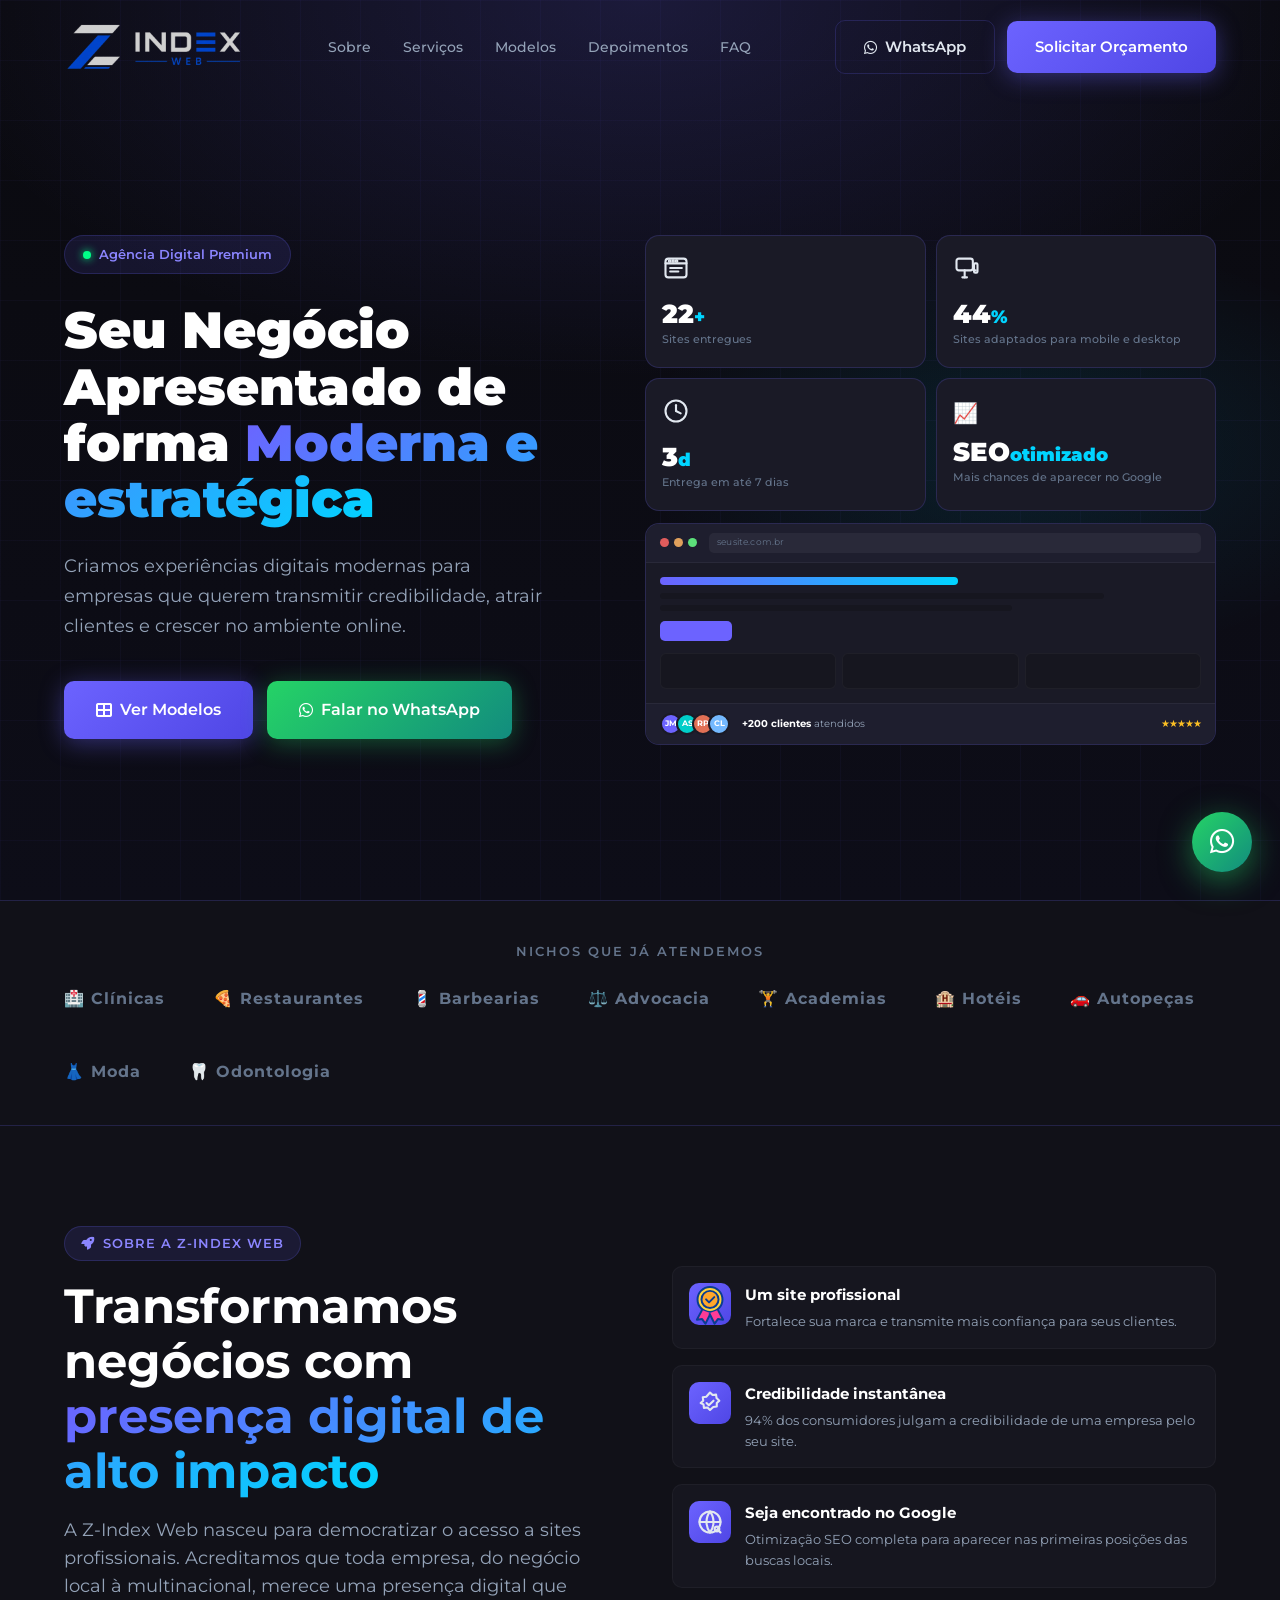
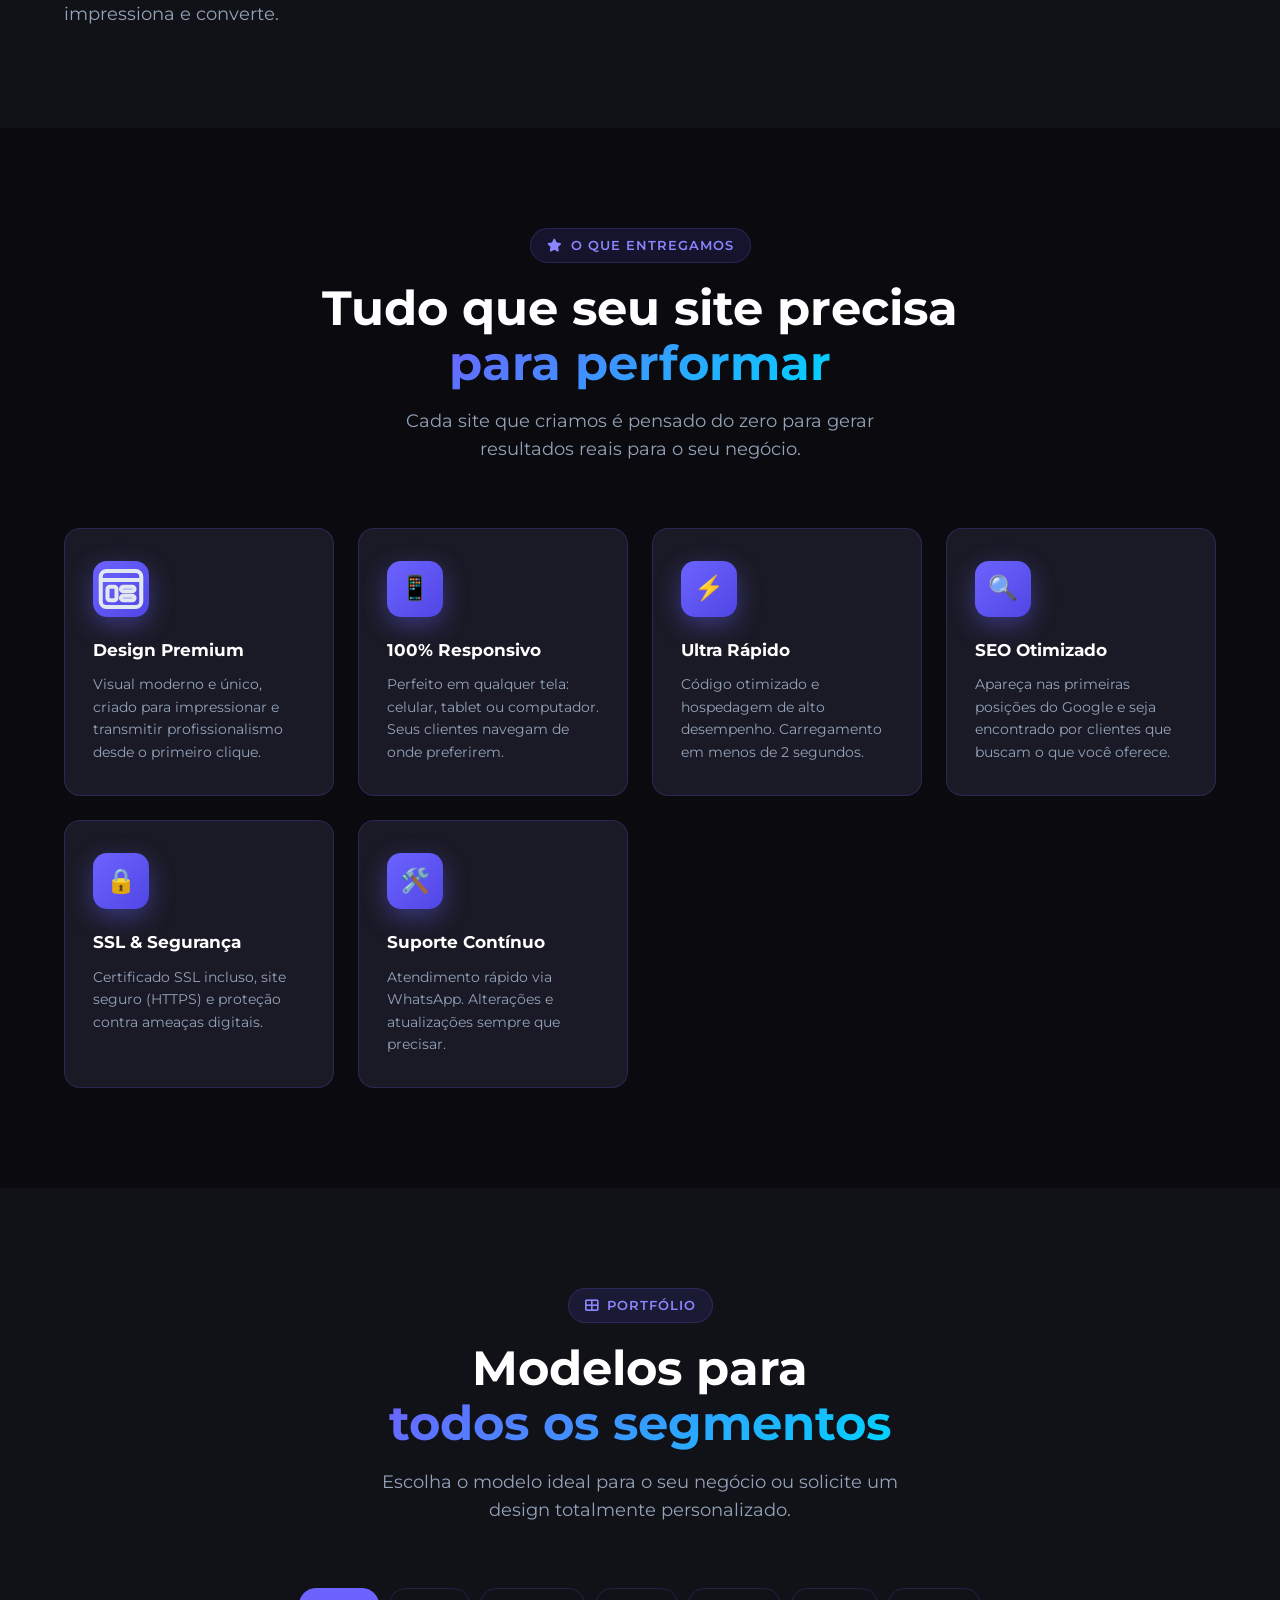
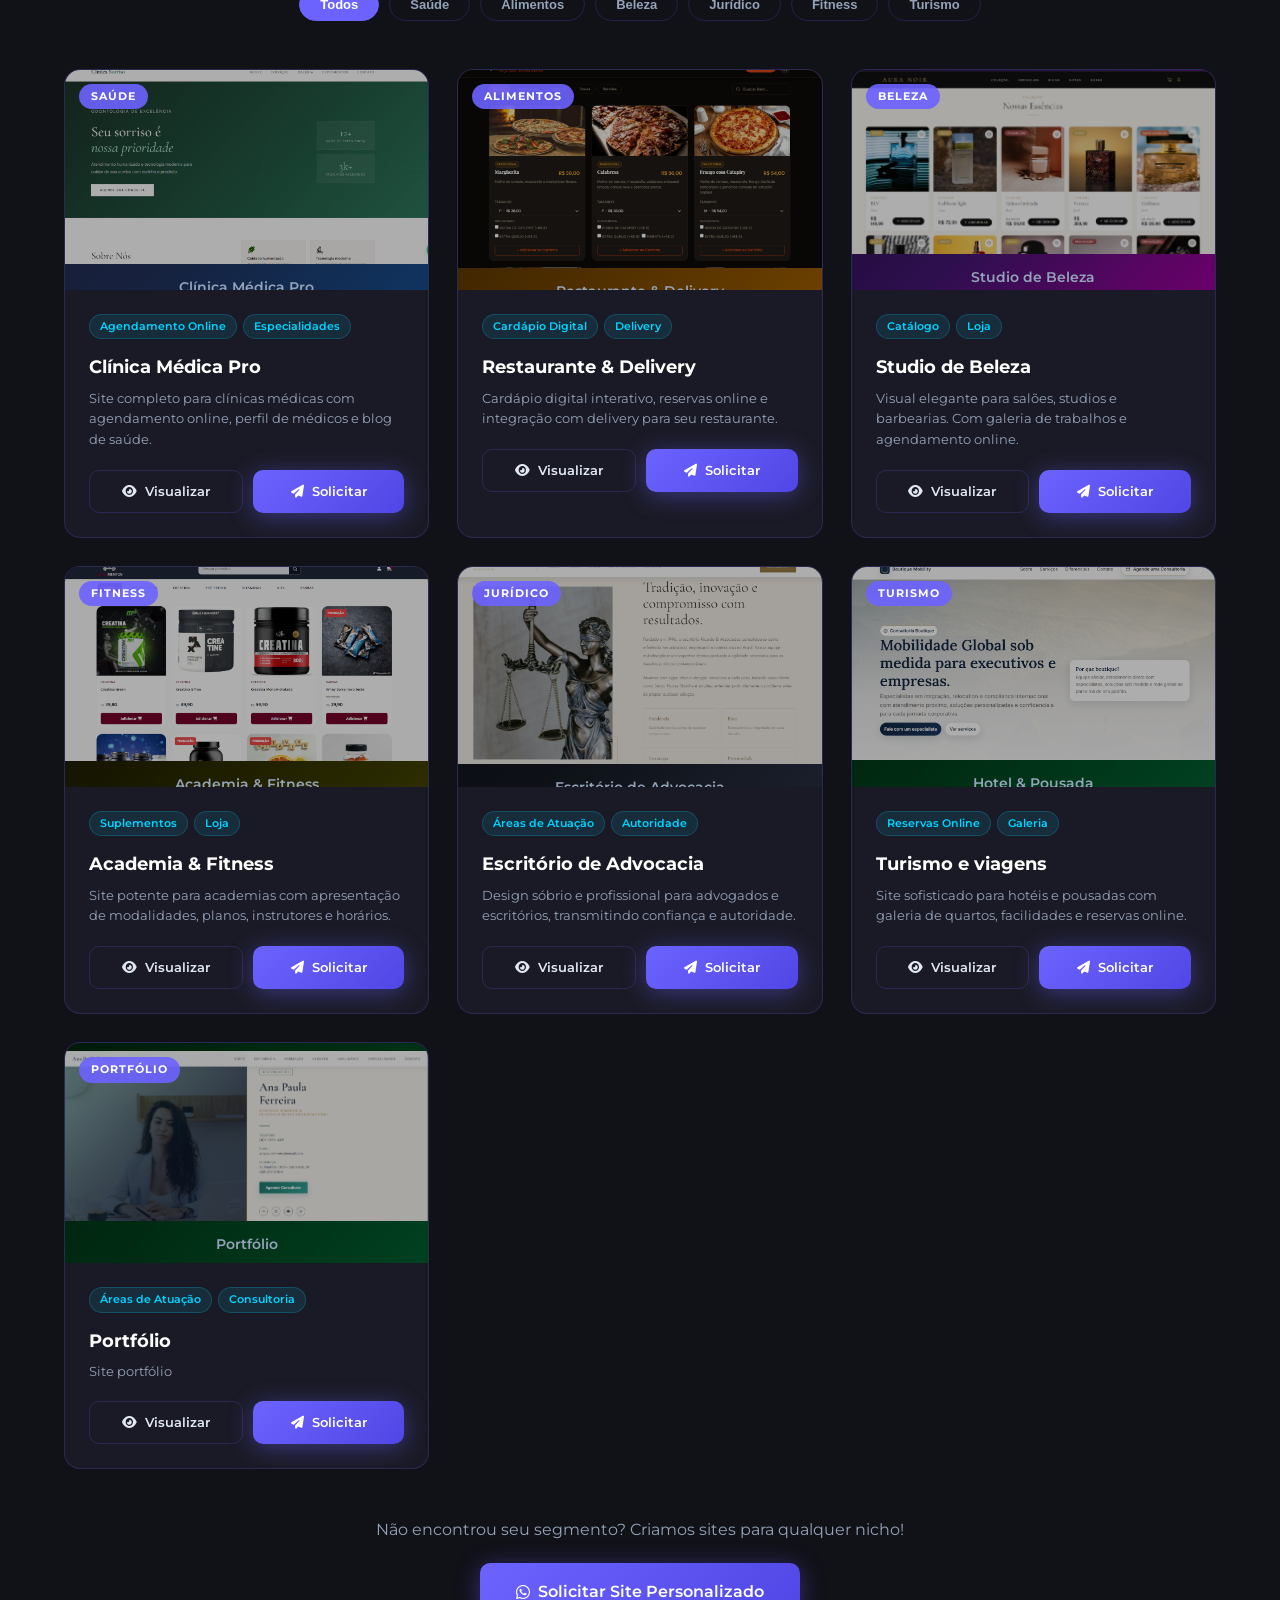
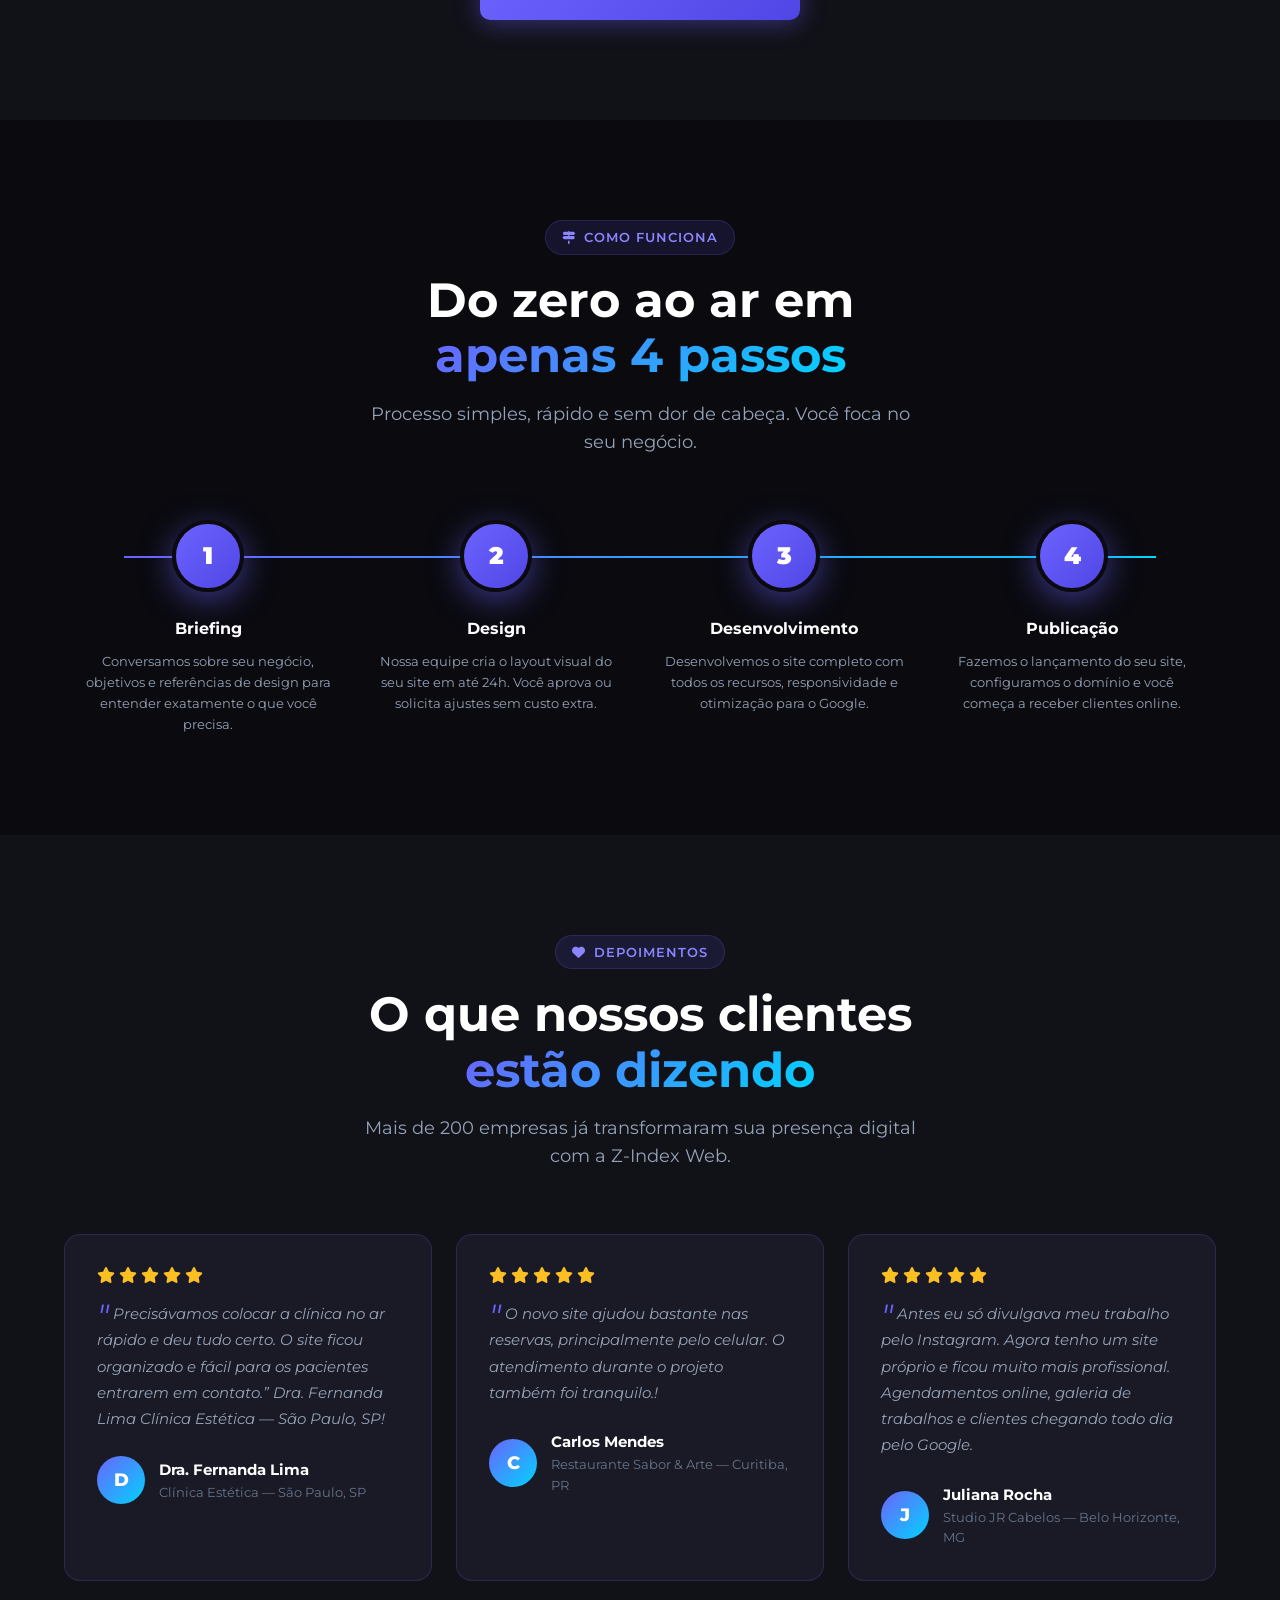
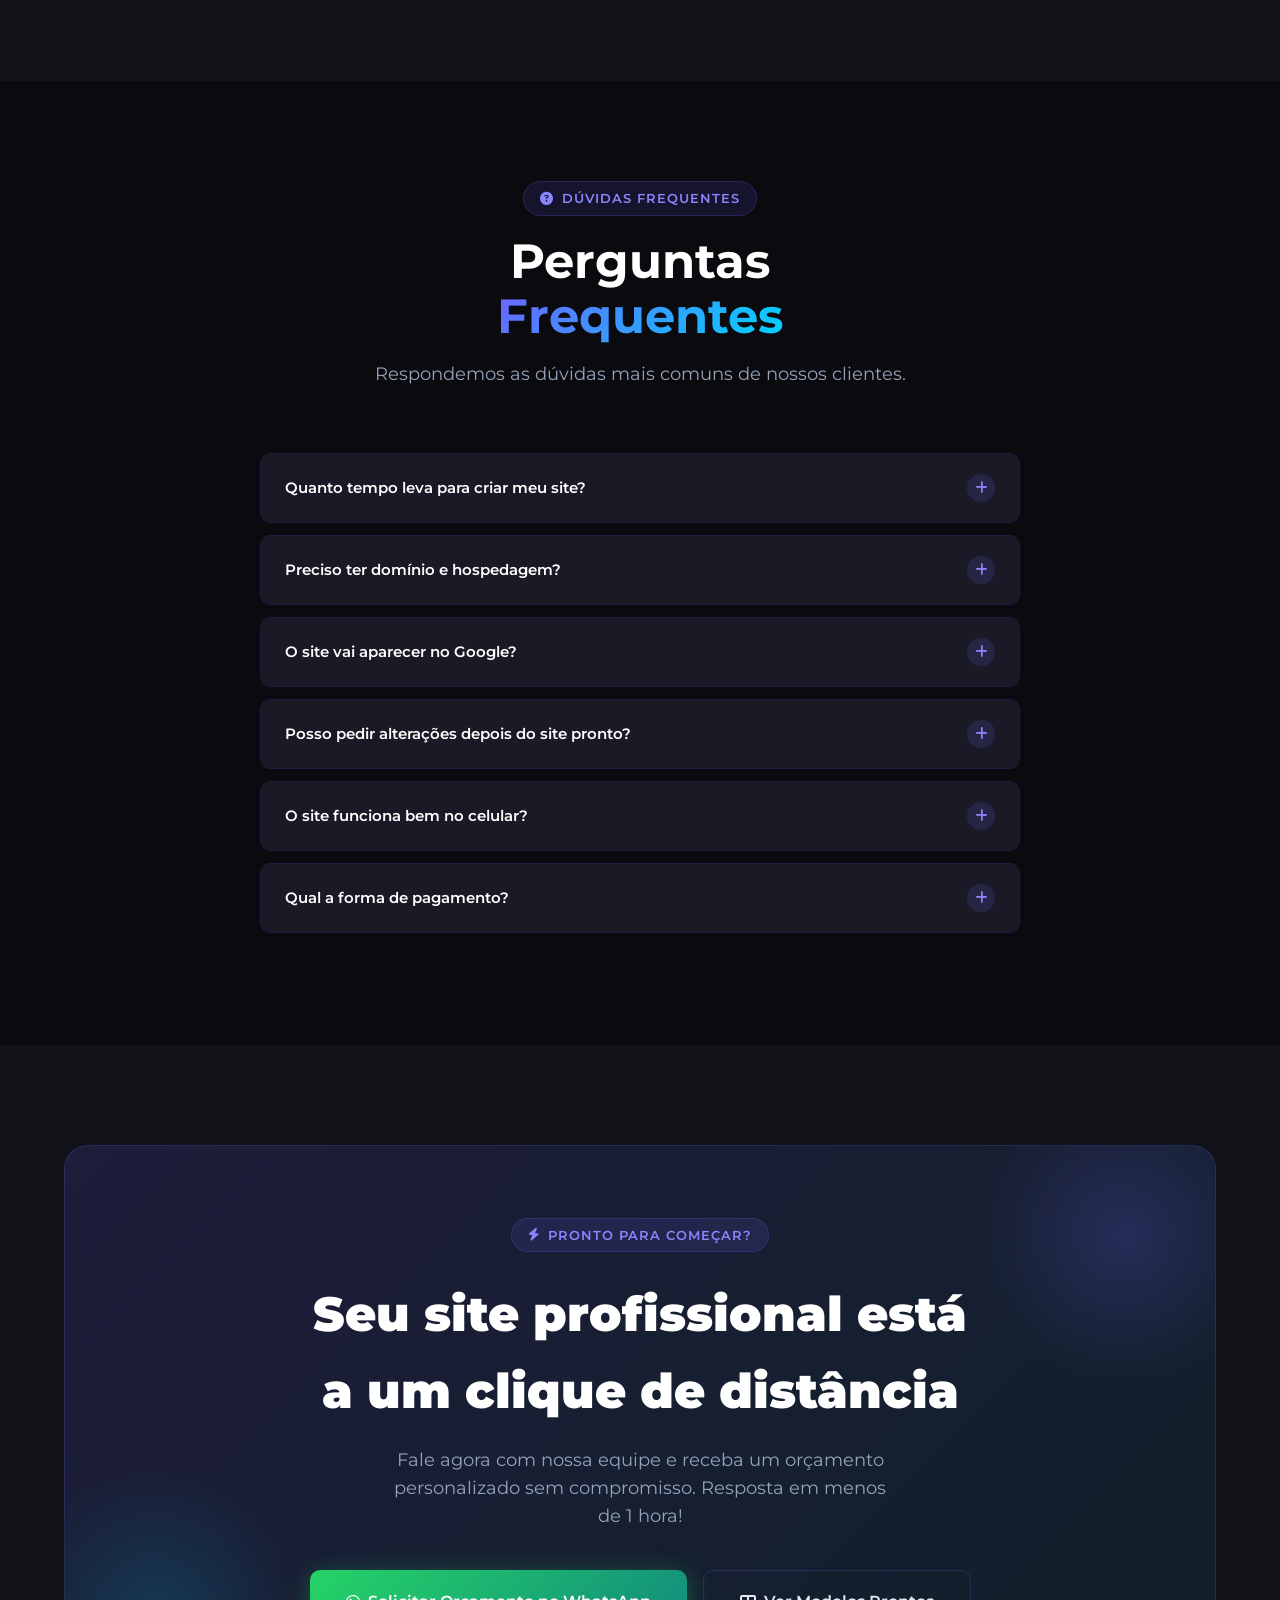
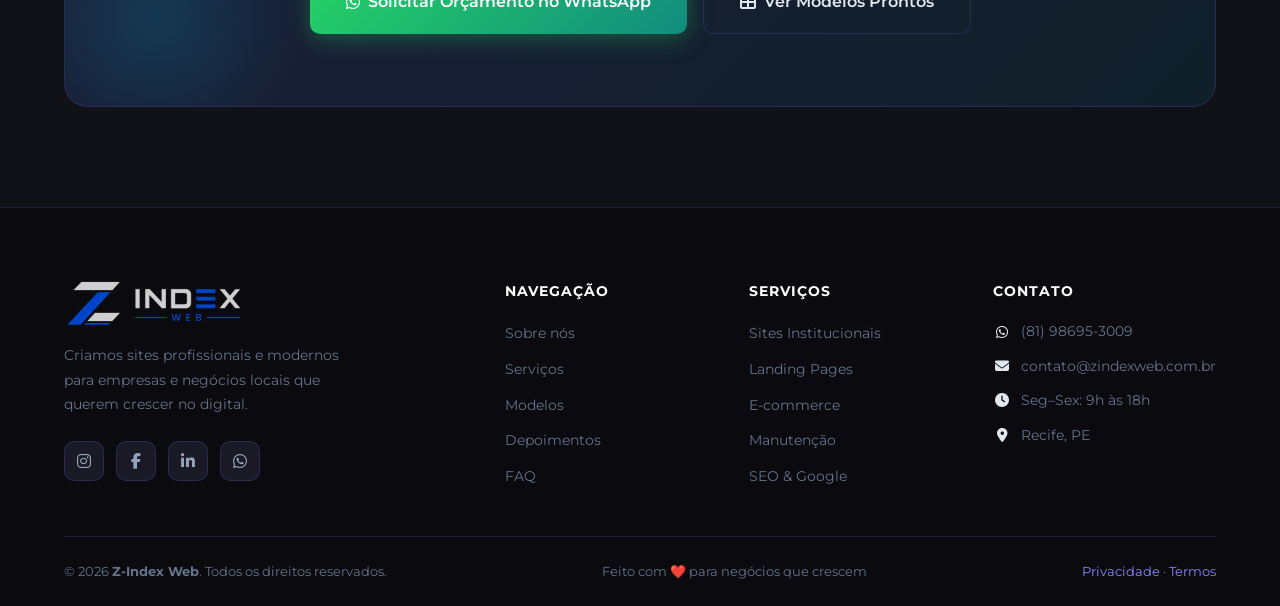
==== index.html @ 107bafd6 "inicio z index web" ====
<!DOCTYPE html>
<html lang="pt-BR">

<head>
  <meta charset="UTF-8" />
  <meta name="viewport" content="width=device-width, initial-scale=1.0" />
  <title>Z-IndexWeb — Sites Profissionais para o seu negócio</title>
  
  <link rel="preconnect" href="https://fonts.googleapis.com" />
  <link href="https://fonts.googleapis.com/css2?family=Inter:wght@300;400;500;600;700;800;900&display=swap"
    rel="stylesheet" />
  <link rel="preconnect" href="https://fonts.googleapis.com">
  <link rel="preconnect" href="https://fonts.gstatic.com" crossorigin>
  <link href="https://fonts.googleapis.com/css2?family=Montserrat:ital,wght@0,100..900;1,100..900&display=swap"
    rel="stylesheet">

  <link rel="stylesheet" href="https://cdnjs.cloudflare.com/ajax/libs/font-awesome/6.5.0/css/all.min.css" />
  <link rel="stylesheet" href="assets/css/style.css">
</head>

<body>

  <!-- =========================================
     HEADER
========================================= -->
  <header class="header" id="header">
    <div class="container">
      <nav class="nav">
        <a href="index.html" class="logo">
          <img src="assets/images/logo-transp-02.png" alt="">
        </a>
        <ul class="nav-links">
          <li><a href="#sobre">Sobre</a></li>
          <li><a href="#servicos">Serviços</a></li>
          <li><a href="#modelos">Modelos</a></li>
          <li><a href="#depoimentos">Depoimentos</a></li>
          <li><a href="#faq">FAQ</a></li>
        </ul>
        <div class="nav-cta">
          <a href="https://wa.me/5582996429077" target="_blank" class="btn btn-ghost"><i class="fab fa-whatsapp"></i>
            WhatsApp</a>
          <a href="#contato" class="btn btn-primary">Solicitar Orçamento</a>
        </div>
        <button class="hamburger" id="hamburger" aria-label="Menu">
          <span></span><span></span><span></span>
        </button>
      </nav>
    </div>
    <div class="mobile-menu" id="mobileMenu">
      <a href="#sobre">Sobre</a>
      <a href="#servicos">Serviços</a>
      <a href="#modelos">Modelos</a>
      <a href="#depoimentos">Depoimentos</a>
      <a href="#faq">FAQ</a>
      <a href="https://wa.me/5582996429077" target="_blank" class="btn btn-whatsapp"><i class="fab fa-whatsapp"></i>
        Falar no WhatsApp</a>
      <a href="#contato" class="btn btn-primary">Solicitar Orçamento</a>
    </div>
  </header>

  <!-- =========================================
     HERO
========================================= -->
  <section class="hero" id="inicio">
    <div class="hero-bg">
      <div class="hero-bg-grad"></div>
      <div class="hero-grid"></div>
    </div>
    <div class="container">
      <div class="hero-inner">

        <!-- ESQUERDA: texto -->
        <div class="hero-content">
          <div class="hero-badge">Agência Digital Premium</div>
          <h1 class="hero-title">
            Seu Negócio
            Apresentado de forma
            <span>Moderna e estratégica</span>
          </h1>
          <p class="hero-subtitle">
            Criamos experiências digitais modernas para empresas que querem transmitir credibilidade, atrair clientes e
            crescer no ambiente online.
          </p>
          <div class="hero-actions">
            <a href="#modelos" class="btn btn-primary" style="font-size:16px; padding:16px 32px;">
              <i class="fas fa-th-large"></i> Ver Modelos
            </a>
            <a href="https://wa.me/5582996429077" target="_blank" class="btn btn-whatsapp"
              style="font-size:16px; padding:16px 32px;">
              <i class="fab fa-whatsapp"></i> Falar no WhatsApp
            </a>
          </div>
        </div>

        <!-- DIREITA: métricas + mockup de browser -->
        <div class="hero-right">
          <div class="metrics-grid">
            <div class="metric-card">
              <span class="metric-icon">
                <svg xmlns="http://www.w3.org/2000/svg" width="28" height="28" viewBox="0 0 24 24" fill="none"
                  stroke="currentColor" stroke-width="1.8" stroke-linecap="round" stroke-linejoin="round">
                  <!-- Janela -->
                  <rect x="3" y="4" width="18" height="16" rx="2.5" />

                  <!-- Barra superior -->
                  <line x1="3" y1="8" x2="21" y2="8" />

                  <!-- Bolinhas -->
                  <circle cx="6.5" cy="6" r="0.7" />
                  <circle cx="9.5" cy="6" r="0.7" />
                  <circle cx="12.5" cy="6" r="0.7" />

                  <!-- Conteúdo -->
                  <line x1="7" y1="12" x2="17" y2="12" />
                  <line x1="7" y1="15" x2="14" y2="15" />
                </svg>
              </span>
              <div class="metric-value"><em>+</em>50</div>
              <div class="metric-label">Sites entregues</div>
            </div>
            <div class="metric-card">
              <span class="metric-icon">
                <svg xmlns="http://www.w3.org/2000/svg" width="28" height="28" viewBox="0 0 24 24" fill="none"
                  stroke="currentColor" stroke-width="1.8" stroke-linecap="round" stroke-linejoin="round">
                  <!-- Monitor -->
                  <rect x="3" y="4" width="14" height="10" rx="2"></rect>
                  <path d="M8 20h4"></path>
                  <path d="M10 14v6"></path>

                  <!-- Mobile -->
                  <rect x="18" y="8" width="3" height="8" rx="1"></rect>
                  <path d="M19.5 14h0"></path>
                </svg>
              </span>
              <div class="metric-value">100<em>%</em></div>
              <div class="metric-label">Sites adaptados para mobile e desktop</div>
            </div>
            <div class="metric-card">
              <span class="metric-icon">
                <svg xmlns="http://www.w3.org/2000/svg" width="28" height="28" viewBox="0 0 24 24" fill="none"
                  stroke="currentColor" stroke-width="1.8" stroke-linecap="round" stroke-linejoin="round">
                  <!-- Círculo -->
                  <circle cx="12" cy="12" r="9" />

                  <!-- Ponteiros -->
                  <line x1="12" y1="12" x2="12" y2="7" />
                  <line x1="12" y1="12" x2="16" y2="14" />
                </svg>
              </span>
              <div class="metric-value">5<em>d</em></div>
              <div class="metric-label">Entrega em até 7 dias</div>
            </div>
            <div class="metric-card">
              <span class="metric-icon">📈</span>
              <div class="metric-value"><em></em>SEO<em>otimizado</em></div>
              <div class="metric-label">Mais chances de aparecer no Google</div>
            </div>
          </div>

          <div class="hero-browser">
            <div class="hb-bar">
              <div class="hb-dots">
                <div class="hb-dot" style="background:#e05c5c;"></div>
                <div class="hb-dot" style="background:#e0a05c;"></div>
                <div class="hb-dot" style="background:#5ce07a;"></div>
              </div>
              <div class="hb-url">seusite.com.br</div>
            </div>
            <div class="hb-body">
              <div class="hb-headline"></div>
              <div class="hb-line" style="width:82%;"></div>
              <div class="hb-line" style="width:65%;"></div>
              <div class="hb-btn"></div>
              <div class="hb-cards">
                <div class="hb-card"></div>
                <div class="hb-card"></div>
                <div class="hb-card"></div>
              </div>
            </div>
            <div class="hb-trust">
              <div class="hb-avatars">
                <div class="hb-avatar" style="background:#6c63ff;">JM</div>
                <div class="hb-avatar" style="background:#00cec9;">AS</div>
                <div class="hb-avatar" style="background:#e17055;">RP</div>
                <div class="hb-avatar" style="background:#74b9ff;">CL</div>
              </div>
              <span class="hb-trust-text"><strong>+200 clientes</strong> atendidos</span>
              <span class="hb-stars">★★★★★</span>
            </div>
          </div>
        </div>

      </div>
    </div>
  </section>

  <!-- =========================================
     LOGOS BAR
========================================= -->
  <div class="logos-bar">
    <div class="container">
      <p>Nichos que já atendemos</p>
      <div class="logos-track">
        <span class="logo-item">🏥 Clínicas</span>
        <span class="logo-item">🍕 Restaurantes</span>
        <span class="logo-item">💈 Barbearias</span>
        <span class="logo-item">⚖️ Advocacia</span>
        <span class="logo-item">🏋️ Academias</span>
        <span class="logo-item">🏨 Hotéis</span>
        <span class="logo-item">🚗 Autopeças</span>
        <span class="logo-item">👗 Moda</span>
        <span class="logo-item">🦷 Odontologia</span>
      </div>
    </div>
  </div>

  <!-- =========================================
     SOBRE
========================================= -->
  <section class="sobre section" id="sobre">
    <div class="container">
      <div class="sobre-grid">
        <div class="sobre-text fade-up">
          <div class="section-tag"><i class="fas fa-rocket"></i> Sobre a Z-Index Web</div>
          <h2 class="section-title">Transformamos negócios com<br><span>presença digital de alto impacto</span></h2>
          <p class="section-subtitle">
            A Z-Index Web nasceu para democratizar o acesso a sites profissionais. Acreditamos que toda empresa, do
            negócio
            local à multinacional, merece uma presença digital que impressiona e converte.
          </p>
        </div>
        <div class="sobre-benefits fade-up">
          <div class="benefit-item">
            <div class="benefit-icon">
              <svg xmlns="http://www.w3.org/2000/svg" width="120" height="120" viewBox="0 0 128 128" fill="none">
                <!-- Medalha externa -->
                <circle cx="64" cy="50" r="38" fill="#FFD43B" stroke="#0A3D91" stroke-width="6" />

                <!-- Medalha interna -->
                <circle cx="64" cy="50" r="26" fill="#FFA62B" stroke="#0A3D91" stroke-width="6" />

                <!-- Check -->
                <path d="M52 50L61 59L77 43" stroke="#0A3D91" stroke-width="6" stroke-linecap="round"
                  stroke-linejoin="round" />

                <!-- Fita esquerda -->
                <path d="M40 82L24 112L40 110L50 124L66 92" fill="#FF3C96" stroke="#0A3D91" stroke-width="6"
                  stroke-linejoin="round" />

                <!-- Fita direita -->
                <path d="M88 82L104 112L88 110L78 124L62 92" fill="#FF3C96" stroke="#0A3D91" stroke-width="6"
                  stroke-linejoin="round" />
              </svg>
            </div>
            <div class="benefit-text">
              <h4>Um site profissional</h4>
              <p>Fortalece sua marca e transmite mais confiança para seus clientes.</p>
            </div>
          </div>
          <div class="benefit-item">
            <div class="benefit-icon">
              <svg xmlns="http://www.w3.org/2000/svg" width="28" height="28" viewBox="0 0 24 24" fill="none"
                stroke="currentColor" stroke-width="1.8" stroke-linecap="round" stroke-linejoin="round">
                <path
                  d="M12 3l2.2 2.2 3-.4.4 3L20 10l-2.2 2 0 3-3 .4L12 18l-2.2-2.2-3 .4-.4-3L4 12l2.2-2-.4-3 3-.4L12 3z">
                </path>
                <path d="M9 12l2 2 4-4"></path>
              </svg>
            </div>
            <div class="benefit-text">
              <h4>Credibilidade instantânea</h4>
              <p>94% dos consumidores julgam a credibilidade de uma empresa pelo seu site.</p>
            </div>
          </div>
          <div class="benefit-item">
            <div class="benefit-icon">
              <svg xmlns="http://www.w3.org/2000/svg" width="28" height="28" viewBox="0 0 24 24" fill="none"
                stroke="currentColor" stroke-width="1.8" stroke-linecap="round" stroke-linejoin="round">
                <!-- Globo -->
                <circle cx="12" cy="12" r="9"></circle>
                <path d="M3 12h18"></path>
                <path d="M12 3a15 15 0 0 1 0 18"></path>
                <path d="M12 3a15 15 0 0 0 0 18"></path>

                <!-- Pequena lupa -->
                <circle cx="18" cy="18" r="2"></circle>
                <path d="M19.5 19.5L21 21"></path>
              </svg>
            </div>
            <div class="benefit-text">
              <h4>Seja encontrado no Google</h4>
              <p>Otimização SEO completa para aparecer nas primeiras posições das buscas locais.</p>
            </div>
          </div>
        </div>
      </div>
    </div>
  </section>

  <!-- =========================================
     FEATURES / SERVIÇOS
========================================= -->
  <section class="features section" id="servicos">
    <div class="container">
      <div class="section-header fade-up">
        <div class="section-tag"><i class="fas fa-star"></i> O que entregamos</div>
        <h2 class="section-title">Tudo que seu site precisa<br><span>para performar</span></h2>
        <p class="section-subtitle">Cada site que criamos é pensado do zero para gerar resultados reais para o seu
          negócio.</p>
      </div>
      <div class="features-grid">
        <div class="feature-card fade-up">
          <div class="feature-icon">
            <svg xmlns="http://www.w3.org/2000/svg" width="54" height="54" viewBox="0 0 24 24" fill="none"
              stroke="currentColor" stroke-width="1.8" stroke-linecap="round" stroke-linejoin="round">
              <!-- Moldura -->
              <rect x="3" y="4" width="18" height="16" rx="2.5" />

              <!-- Header -->
              <line x1="3" y1="8" x2="21" y2="8" />

              <!-- Sidebar -->
              <rect x="6" y="11" width="4" height="6" rx="1" />

              <!-- Conteúdo -->
              <rect x="12" y="11" width="6" height="2" rx="1" />
              <rect x="12" y="15" width="6" height="2" rx="1" />
            </svg>
          </div>
          <h3>Design Premium</h3>
          <p>Visual moderno e único, criado para impressionar e transmitir profissionalismo desde o primeiro clique.</p>
        </div>
        <div class="feature-card fade-up">
          <div class="feature-icon">📱</div>
          <h3>100% Responsivo</h3>
          <p>Perfeito em qualquer tela: celular, tablet ou computador. Seus clientes navegam de onde preferirem.</p>
        </div>
        <div class="feature-card fade-up">
          <div class="feature-icon">⚡</div>
          <h3>Ultra Rápido</h3>
          <p>Código otimizado e hospedagem de alto desempenho. Carregamento em menos de 2 segundos.</p>
        </div>
        <div class="feature-card fade-up">
          <div class="feature-icon">🔍</div>
          <h3>SEO Otimizado</h3>
          <p>Apareça nas primeiras posições do Google e seja encontrado por clientes que buscam o que você oferece.</p>
        </div>
        <div class="feature-card fade-up">
          <div class="feature-icon">🔒</div>
          <h3>SSL & Segurança</h3>
          <p>Certificado SSL incluso, site seguro (HTTPS) e proteção contra ameaças digitais.</p>
        </div>
        <div class="feature-card fade-up">
          <div class="feature-icon">🛠️</div>
          <h3>Suporte Contínuo</h3>
          <p>Atendimento rápido via WhatsApp. Alterações e atualizações sempre que precisar.</p>
        </div>
      </div>
    </div>
  </section>

  <!-- =========================================
     MODELOS DE SITES
========================================= -->
  <section class="modelos section" id="modelos">
    <div class="container">
      <div class="section-header fade-up">
        <div class="section-tag"><i class="fas fa-th-large"></i> Portfólio</div>
        <h2 class="section-title">Modelos para<br><span>todos os segmentos</span></h2>
        <p class="section-subtitle">Escolha o modelo ideal para o seu negócio ou solicite um design totalmente
          personalizado.</p>
      </div>
      <div class="modelos-filter fade-up">
        <button class="filter-btn active" data-filter="todos">Todos</button>
        <button class="filter-btn" data-filter="saude">Saúde</button>
        <button class="filter-btn" data-filter="alimentos">Alimentos</button>
        <button class="filter-btn" data-filter="beleza">Beleza</button>
        <button class="filter-btn" data-filter="juridico">Jurídico</button>
        <button class="filter-btn" data-filter="fitness">Fitness</button>
        <button class="filter-btn" data-filter="turismo">Turismo</button>
      </div>
      <div class="modelos-grid" id="modelosGrid">
        <div class="modelo-card fade-up" data-category="saude">
          <div class="modelo-preview">
            <div class="modelo-preview-placeholder preview-clinic">
              <!-- <span style="font-size:3.5rem;">🏥</span> -->
              <span style="font-size:3.5rem;"><img src="assets/images/img-clinica-02.png" alt=""></span>
              <span style="font-size:14px; color:var(--text2); font-weight:600;">Clínica Médica Pro</span>
            </div>
            <span class="modelo-category">Saúde</span>
            <div class="modelo-preview-overlay">
              <a href="https://site-clinica-odonto-kohl.vercel.app/index.html" target="_blank" class="btn btn-accent"
                style="padding:8px 18px; font-size:13px;"><i class="fas fa-eye"></i> Visualizar</a>
            </div>
          </div>
          <div class="modelo-body">
            <div class="modelo-tags">
              <span class="modelo-tag">Agendamento Online</span>
              <span class="modelo-tag">Especialidades</span>
            </div>
            <h3>Clínica Médica Pro</h3>
            <p>Site completo para clínicas médicas com agendamento online, perfil de médicos e blog de saúde.</p>
            <div class="modelo-actions">
              <a href="https://site-clinica-odonto-kohl.vercel.app/index.html" target="_blank" class="btn btn-ghost"><i
                  class="fas fa-eye"></i> Visualizar</a>
              <a href="https://wa.me/5582996429077?text=Quero+este+modelo:+Clínica+Médica+Pro" target="_blank"
                class="btn btn-primary"><i class="fas fa-paper-plane"></i> Solicitar</a>
            </div>
          </div>
        </div>
        <div class="modelo-card fade-up" data-category="alimentos">
          <div class="modelo-preview">
            <div class="modelo-preview-placeholder preview-restaurant">
              <span style="font-size:3.5rem;"><img src="assets/images/img-site-pizza.png" alt=""></span>
              <span style="font-size:14px; color:var(--text2); font-weight:600;">Restaurante & Delivery</span>
            </div>
            <span class="modelo-category">Alimentos</span>
            <div class="modelo-preview-overlay">
              <a href="https://zap-pizza-ofc.vercel.app/" target="_blank" class="btn btn-accent"
                style="padding:8px 18px; font-size:13px;"><i class="fas fa-eye"></i> Visualizar</a>
            </div>
          </div>
          <div class="modelo-body">
            <div class="modelo-tags">
              <span class="modelo-tag">Cardápio Digital</span>
              <span class="modelo-tag">Delivery</span>
            </div>
            <h3>Restaurante & Delivery</h3>
            <p>Cardápio digital interativo, reservas online e integração com delivery para seu restaurante.</p>
            <div class="modelo-actions">
              <a href="https://zap-pizza-ofc.vercel.app/" target="_blank" class="btn btn-ghost"><i
                  class="fas fa-eye"></i> Visualizar</a>
              <a href="https://wa.me/5582996429077?text=Quero+este+modelo:+Restaurante" target="_blank"
                class="btn btn-primary"><i class="fas fa-paper-plane"></i> Solicitar</a>
            </div>
          </div>
        </div>
        <div class="modelo-card fade-up" data-category="beleza">
          <div class="modelo-preview">
            <div class="modelo-preview-placeholder preview-beauty">
              <span style="font-size:3.5rem;"><img src="assets/images/cosmeticos.png" alt=""></span>
              <span style="font-size:14px; color:var(--text2); font-weight:600;">Studio de Beleza</span>
            </div>
            <span class="modelo-category">Beleza</span>
            <div class="modelo-preview-overlay">
              <a href="https://aura-noir-seven.vercel.app/" target="_blank" class="btn btn-accent"
                style="padding:8px 18px; font-size:13px;"><i class="fas fa-eye"></i>
                Visualizar</a>
            </div>
          </div>
          <div class="modelo-body">
            <div class="modelo-tags">
              <span class="modelo-tag">Catálogo</span>
              <span class="modelo-tag">Loja</span>
            </div>
            <h3>Studio de Beleza</h3>
            <p>Visual elegante para salões, studios e barbearias. Com galeria de trabalhos e agendamento online.</p>
            <div class="modelo-actions">
              <a href="https://aura-noir-seven.vercel.app/" target="_blank" class="btn btn-ghost"><i
                  class="fas fa-eye"></i> Visualizar</a>
              <a href="https://wa.me/5582996429077?text=Quero+este+modelo:+Studio+de+Beleza" target="_blank"
                class="btn btn-primary"><i class="fas fa-paper-plane"></i> Solicitar</a>
            </div>
          </div>
        </div>
        <div class="modelo-card fade-up" data-category="fitness">
          <div class="modelo-preview">
            <div class="modelo-preview-placeholder preview-gym">
              <span style="font-size:3.5rem;"><img src="assets/images/img-site-suplementos.png" alt=""></span>
              <span style="font-size:14px; color:var(--text2); font-weight:600;">Academia & Fitness</span>
            </div>
            <span class="modelo-category">Fitness</span>
            <div class="modelo-preview-overlay">
              <a href="https://pw-suplementos.vercel.app/" target="_blank" class="btn btn-accent"
                style="padding:8px 18px; font-size:13px;"><i class="fas fa-eye"></i>
                Visualizar</a>
            </div>
          </div>
          <div class="modelo-body">
            <div class="modelo-tags">
              <span class="modelo-tag">Suplementos</span>
              <span class="modelo-tag">Loja</span>
            </div>
            <h3>Academia & Fitness</h3>
            <p>Site potente para academias com apresentação de modalidades, planos, instrutores e horários.</p>
            <div class="modelo-actions">
              <a href="https://pw-suplementos.vercel.app/" target="_blank" class="btn btn-ghost"><i
                  class="fas fa-eye"></i> Visualizar</a>
              <a href="https://wa.me/5582996429077?text=Quero+este+modelo:+Academia" target="_blank"
                class="btn btn-primary"><i class="fas fa-paper-plane"></i> Solicitar</a>
            </div>
          </div>
        </div>
        <div class="modelo-card fade-up" data-category="juridico">
          <div class="modelo-preview">
            <div class="modelo-preview-placeholder preview-advocate">
              <span style="font-size:3.5rem;"><img src="assets/images/site-advocacia.png" alt=""></span>
              <span style="font-size:14px; color:var(--text2); font-weight:600;">Escritório de Advocacia</span>
            </div>
            <span class="modelo-category">Jurídico</span>
            <div class="modelo-preview-overlay">
              <a href="https://ricardo-e-associados.vercel.app/" target="_blank" class="btn btn-accent"
                style="padding:8px 18px; font-size:13px;"><i class="fas fa-eye"></i> Visualizar</a>
            </div>
          </div>
          <div class="modelo-body">
            <div class="modelo-tags">
              <span class="modelo-tag">Áreas de Atuação</span>
              <span class="modelo-tag">Autoridade</span>
            </div>
            <h3>Escritório de Advocacia</h3>
            <p>Design sóbrio e profissional para advogados e escritórios, transmitindo confiança e autoridade.</p>
            <div class="modelo-actions">
              <a href="https://ricardo-e-associados.vercel.app/" class="btn btn-ghost" target="_blank"><i
                  class="fas fa-eye"></i> Visualizar</a>
              <a href="https://wa.me/5511999999999?text=Quero+este+modelo:+Advocacia" target="_blank"
                class="btn btn-primary"><i class="fas fa-paper-plane"></i> Solicitar</a>
            </div>
          </div>
        </div>
        <div class="modelo-card fade-up" data-category="turismo">
          <div class="modelo-preview">
            <div class="modelo-preview-placeholder preview-hotel">
              <span style="font-size:3.5rem;"><img src="assets/images/img-site-viagens.png" alt=""></span>
              <span style="font-size:14px; color:var(--text2); font-weight:600;">Hotel & Pousada</span>
            </div>
            <span class="modelo-category">Turismo</span>
            <div class="modelo-preview-overlay">
              <a href="https://site-mobilidade-global.vercel.app/" target="_blank" class="btn btn-accent"
                style="padding:8px 18px; font-size:13px;"><i class="fas fa-eye"></i> Visualizar</a>
            </div>
          </div>
          <div class="modelo-body">
            <div class="modelo-tags">
              <span class="modelo-tag">Reservas Online</span>
              <span class="modelo-tag">Galeria</span>
            </div>
            <h3>Turismo e viagens</h3>
            <p>Site sofisticado para hotéis e pousadas com galeria de quartos, facilidades e reservas online.</p>
            <div class="modelo-actions">
              <a href="https://site-mobilidade-global.vercel.app/" target="_blank" class="btn btn-ghost"><i
                  class="fas fa-eye"></i> Visualizar</a>
              <a href="https://wa.me/5582996429077?text=Quero+este+modelo:+Hotel+e+Pousada" target="_blank"
                class="btn btn-primary"><i class="fas fa-paper-plane"></i> Solicitar</a>
            </div>
          </div>
        </div>
        <div class="modelo-card fade-up" data-category="portfolio">
          <div class="modelo-preview">
            <div class="modelo-preview-placeholder preview-hotel">
              <span style="font-size:3.5rem;"><img src="assets/images/site-rh.png" alt=""></span>
              <span style="font-size:14px; color:var(--text2); font-weight:600;">Portfólio</span>
            </div>
            <span class="modelo-category">Portfólio</span>
            <div class="modelo-preview-overlay">
              <a href="https://portfolio-rh-murex.vercel.app/" target="_blank" class="btn btn-accent"
                style="padding:8px 18px; font-size:13px;"><i class="fas fa-eye"></i> Visualizar</a>
            </div>
          </div>
          <div class="modelo-body">
            <div class="modelo-tags">
              <span class="modelo-tag">Áreas de Atuação</span>
              <span class="modelo-tag">Consultoria</span>
            </div>
            <h3>Portfólio</h3>
            <p>Site portfólio</p>
            <div class="modelo-actions">
              <a href="https://portfolio-rh-murex.vercel.app/" target="_blank" class="btn btn-ghost"><i
                  class="fas fa-eye"></i> Visualizar</a>
              <a href="https://wa.me/5582996429077?text=Quero+este+modelo:+Hotel+e+Pousada" target="_blank"
                class="btn btn-primary"><i class="fas fa-paper-plane"></i> Solicitar</a>
            </div>
          </div>
        </div>
      </div>
      <div style="text-align:center; margin-top:48px;" class="fade-up">
        <p style="color:var(--text2); margin-bottom:20px;">Não encontrou seu segmento? Criamos sites para qualquer
          nicho!</p>
        <a href="https://wa.me/5582996429077?text=Olá,+quero+um+site+personalizado!" target="_blank"
          class="btn btn-primary" style="font-size:16px; padding:16px 36px;">
          <i class="fab fa-whatsapp"></i> Solicitar Site Personalizado
        </a>
      </div>
    </div>
  </section>

  <!-- =========================================
     PROCESSO
========================================= -->
  <section class="processo section" id="processo">
    <div class="container">
      <div class="section-header fade-up">
        <div class="section-tag"><i class="fas fa-map-signs"></i> Como funciona</div>
        <h2 class="section-title">Do zero ao ar em<br><span>apenas 4 passos</span></h2>
        <p class="section-subtitle">Processo simples, rápido e sem dor de cabeça. Você foca no seu negócio.</p>
      </div>
      <div class="processo-steps">
        <div class="step fade-up">
          <div class="step-num">1</div>
          <h3>Briefing</h3>
          <p>Conversamos sobre seu negócio, objetivos e referências de design para entender exatamente o que você
            precisa.</p>
        </div>
        <div class="step fade-up">
          <div class="step-num">2</div>
          <h3>Design</h3>
          <p>Nossa equipe cria o layout visual do seu site em até 24h. Você aprova ou solicita ajustes sem custo extra.
          </p>
        </div>
        <div class="step fade-up">
          <div class="step-num">3</div>
          <h3>Desenvolvimento</h3>
          <p>Desenvolvemos o site completo com todos os recursos, responsividade e otimização para o Google.</p>
        </div>
        <div class="step fade-up">
          <div class="step-num">4</div>
          <h3>Publicação</h3>
          <p>Fazemos o lançamento do seu site, configuramos o domínio e você começa a receber clientes online.</p>
        </div>
      </div>
    </div>
  </section>

  <!-- =========================================
     DEPOIMENTOS
========================================= -->
  <section class="depoimentos section" id="depoimentos">
    <div class="container">
      <div class="section-header fade-up">
        <div class="section-tag"><i class="fas fa-heart"></i> Depoimentos</div>
        <h2 class="section-title">O que nossos clientes<br><span>estão dizendo</span></h2>
        <p class="section-subtitle">Mais de 200 empresas já transformaram sua presença digital com a Z-Index Web.</p>
      </div>
      <div class="depoimentos-grid">
        <div class="depo-card fade-up">
          <div class="depo-stars">
            <i class="fas fa-star"></i><i class="fas fa-star"></i><i class="fas fa-star"></i><i
              class="fas fa-star"></i><i class="fas fa-star"></i>
          </div>
          <p class="depo-text">Precisávamos colocar a clínica no ar rápido e deu tudo certo. O site ficou organizado e
            fácil para os pacientes entrarem em contato.”

            Dra. Fernanda Lima
            Clínica Estética — São Paulo, SP!</p>
          <div class="depo-author">
            <div class="depo-avatar">D</div>
            <div class="depo-info">
              <h4>Dra. Fernanda Lima</h4>
              <p>Clínica Estética — São Paulo, SP</p>
            </div>
          </div>
        </div>
        <div class="depo-card fade-up">
          <div class="depo-stars">
            <i class="fas fa-star"></i><i class="fas fa-star"></i><i class="fas fa-star"></i><i
              class="fas fa-star"></i><i class="fas fa-star"></i>
          </div>
          <p class="depo-text">O novo site ajudou bastante nas reservas, principalmente pelo celular. O atendimento
            durante o projeto também foi tranquilo.!</p>
          <div class="depo-author">
            <div class="depo-avatar">C</div>
            <div class="depo-info">
              <h4>Carlos Mendes</h4>
              <p>Restaurante Sabor & Arte — Curitiba, PR</p>
            </div>
          </div>
        </div>
        <div class="depo-card fade-up">
          <div class="depo-stars">
            <i class="fas fa-star"></i><i class="fas fa-star"></i><i class="fas fa-star"></i><i
              class="fas fa-star"></i><i class="fas fa-star"></i>
          </div>
          <p class="depo-text">Antes eu só divulgava meu trabalho pelo Instagram. Agora tenho um site próprio e ficou
            muito mais profissional.
            Agendamentos online, galeria de trabalhos e clientes chegando todo dia pelo Google.</p>
          <div class="depo-author">
            <div class="depo-avatar">J</div>
            <div class="depo-info">
              <h4>Juliana Rocha</h4>
              <p>Studio JR Cabelos — Belo Horizonte, MG</p>
            </div>
          </div>
        </div>
      </div>
    </div>
  </section>

  <!-- =========================================
     FAQ
========================================= -->
  <section class="faq section" id="faq">
    <div class="container">
      <div class="section-header fade-up">
        <div class="section-tag"><i class="fas fa-question-circle"></i> Dúvidas Frequentes</div>
        <h2 class="section-title">Perguntas<br><span>Frequentes</span></h2>
        <p class="section-subtitle">Respondemos as dúvidas mais comuns de nossos clientes.</p>
      </div>
      <div class="faq-container">
        <div class="faq-item fade-up">
          <div class="faq-question">
            <h4>Quanto tempo leva para criar meu site?</h4>
            <div class="faq-icon"><i class="fas fa-plus"></i></div>
          </div>
          <div class="faq-answer">
            <p>O prazo padrão é de 3 a 7 dias úteis após a aprovação do briefing e pagamento. Sites com recursos mais
              complexos podem levar até 10 dias. Sempre informamos o prazo exato antes de iniciar.</p>
          </div>
        </div>
        <div class="faq-item fade-up">
          <div class="faq-question">
            <h4>Preciso ter domínio e hospedagem?</h4>
            <div class="faq-icon"><i class="fas fa-plus"></i></div>
          </div>
          <div class="faq-answer">
            <p>Cuidamos de tudo para você! Registramos o domínio do seu negócio e configuramos a hospedagem de alta
              performance. Você não precisa se preocupar com nada técnico.</p>
          </div>
        </div>
        <div class="faq-item fade-up">
          <div class="faq-question">
            <h4>O site vai aparecer no Google?</h4>
            <div class="faq-icon"><i class="fas fa-plus"></i></div>
          </div>
          <div class="faq-answer">
            <p>Sim! Todos os nossos sites são entregues com SEO básico configurado: meta tags, sitemap, velocidade
              otimizada e estrutura semântica. Também oferecemos pacotes de SEO avançado para ranquear nas primeiras
              posições.</p>
          </div>
        </div>
        <div class="faq-item fade-up">
          <div class="faq-question">
            <h4>Posso pedir alterações depois do site pronto?</h4>
            <div class="faq-icon"><i class="fas fa-plus"></i></div>
          </div>
          <div class="faq-answer">
            <p>Sim! Oferecemos 30 dias de suporte gratuito após a entrega para ajustes e pequenas alterações. Após esse
              período, temos planos de manutenção mensais com preços acessíveis.</p>
          </div>
        </div>
        <div class="faq-item fade-up">
          <div class="faq-question">
            <h4>O site funciona bem no celular?</h4>
            <div class="faq-icon"><i class="fas fa-plus"></i></div>
          </div>
          <div class="faq-answer">
            <p>Com certeza! Todos os nossos sites são 100% responsivos, ou seja, se adaptam perfeitamente a qualquer
              tamanho de tela: celular, tablet ou computador. Mais de 70% dos acessos vêm do mobile.</p>
          </div>
        </div>
        <div class="faq-item fade-up">
          <div class="faq-question">
            <h4>Qual a forma de pagamento?</h4>
            <div class="faq-icon"><i class="fas fa-plus"></i></div>
          </div>
          <div class="faq-answer">
            <p>Aceitamos PIX, cartão de crédito (parcelado em até 10x) e boleto bancário. Trabalhamos com 50% de entrada
              e 50% na entrega, garantindo segurança para você e para nós.</p>
          </div>
        </div>
      </div>
    </div>
  </section>

  <!-- =========================================
     CTA FINAL
========================================= -->
  <section class="cta-section" id="contato">
    <div class="container">
      <div class="cta-box fade-up">
        <div class="section-tag" style="margin:0 auto 24px;"><i class="fas fa-bolt"></i> Pronto para começar?</div>
        <h2>Seu site profissional está<br>a um clique de distância</h2>
        <p>Fale agora com nossa equipe e receba um orçamento personalizado sem compromisso. Resposta em menos de 1 hora!
        </p>
        <div class="cta-btns">
          <a href="https://wa.me/5582996429077?text=Olá!+Gostaria+de+um+orçamento+para+meu+site." target="_blank"
            class="btn btn-whatsapp" style="font-size:16px; padding:18px 36px;">
            <i class="fab fa-whatsapp"></i> Solicitar Orçamento no WhatsApp
          </a>
          <a href="#modelos" class="btn btn-ghost" style="font-size:16px; padding:18px 36px;">
            <i class="fas fa-th-large"></i> Ver Modelos Prontos
          </a>
        </div>
      </div>
    </div>
  </section>

  <!-- =========================================
     FOOTER
========================================= -->
  <footer class="footer" id="rodape">
    <div class="container">
      <div class="footer-grid">
        <div class="footer-brand">
          <a href="index.html" class="logo">
            <img src="assets/images/logo-transp-02.png" alt="">
          </a>
          <p>Criamos sites profissionais e modernos para empresas e negócios locais que querem crescer no digital.</p>
          <div class="footer-socials">
            <a href="#" class="social-btn" aria-label="Instagram"><i class="fab fa-instagram"></i></a>
            <a href="#" class="social-btn" aria-label="Facebook"><i class="fab fa-facebook-f"></i></a>
            <a href="#" class="social-btn" aria-label="LinkedIn"><i class="fab fa-linkedin-in"></i></a>
            <a href="https://wa.me/5582996429077" target="_blank" class="social-btn" aria-label="WhatsApp"><i
                class="fab fa-whatsapp"></i></a>
          </div>
        </div>
        <div class="footer-col">
          <h4>Navegação</h4>
          <ul>
            <li><a href="#sobre">Sobre nós</a></li>
            <li><a href="#servicos">Serviços</a></li>
            <li><a href="#modelos">Modelos</a></li>
            <li><a href="#depoimentos">Depoimentos</a></li>
            <li><a href="#faq">FAQ</a></li>
          </ul>
        </div>
        <div class="footer-col">
          <h4>Serviços</h4>
          <ul>
            <li><a href="#">Sites Institucionais</a></li>
            <li><a href="#">Landing Pages</a></li>
            <li><a href="#">E-commerce</a></li>
            <li><a href="#">Manutenção</a></li>
            <li><a href="#">SEO & Google</a></li>
          </ul>
        </div>
        <div class="footer-col">
          <h4>Contato</h4>
          <div class="footer-contact">
            <div class="contact-item"><i class="fab fa-whatsapp"></i><span>(81) 98695-3009</span></div>
            <div class="contact-item"><i class="fas fa-envelope"></i><span>contato@zindexweb.com.br</span></div>
            <div class="contact-item"><i class="fas fa-clock"></i><span>Seg–Sex: 9h às 18h</span></div>
            <div class="contact-item"><i class="fas fa-map-marker-alt"></i><span>Recife, PE</span></div>
          </div>
        </div>
      </div>
      <div class="footer-bottom">
        <p>© 2026 <strong>Z-Index Web</strong>. Todos os direitos reservados.</p>
        <p>Feito com ❤️ para negócios que crescem</p>
        <p><a href="#">Privacidade</a> · <a href="#">Termos</a></p>
      </div>
    </div>
  </footer>

  <!-- WhatsApp Flutuante -->
  <a href="https://wa.me/5582996429077?text=Olá!+Vi+o+site+da+Z-Index+Web+e+quero+saber+mais." target="_blank"
    class="whatsapp-float" aria-label="WhatsApp">
    <i class="fab fa-whatsapp"></i>
  </a>

  <script src="assets/js/script.js"></script>
</body>

</html>
---- assets/css/style.css ----
/* ===========================
    RESET & BASE
=========================== */
*, *::before, *::after { box-sizing: border-box; margin: 0; padding: 0; }
html { scroll-behavior: smooth; }
body {
  /* font-family: 'Inter', sans-serif; */
  font-family: "Montserrat", sans-serif;
  background: #0a0a0f;
  color: #e2e8f0;
  overflow-x: hidden;
  line-height: 1.6;
}
img { max-width: 100%; display: block; }
a { text-decoration: none; color: inherit; }
ul { list-style: none; }

/* ===========================
    CSS VARIABLES
=========================== */
:root {
  --primary: #6c63ff;
  --primary-light: #8b85ff;
  --primary-dark: #4f46e5;
  --accent: #00d4ff;
  --accent2: #ff6b6b;
  --bg: #0a0a0f;
  --bg2: #111118;
  --bg3: #16161f;
  --card: #1a1a26;
  --card2: #1e1e2e;
  --border: rgba(108,99,255,0.2);
  --text: #e2e8f0;
  --text2: #94a3b8;
  --text3: #64748b;
  --radius: 16px;
  --radius-sm: 10px;
  --shadow: 0 20px 60px rgba(0,0,0,0.5);
  --glow: 0 0 40px rgba(108,99,255,0.3);
}

/* ===========================
    SCROLLBAR
=========================== */
::-webkit-scrollbar { width: 6px; }
::-webkit-scrollbar-track { background: var(--bg); }
::-webkit-scrollbar-thumb { background: var(--primary); border-radius: 10px; }

/* ===========================
    UTILITIES
=========================== */
.container { max-width: 1200px; margin: 0 auto; padding: 0 24px; }
.section { padding: 100px 0; }
.section-tag {
  display: inline-flex; align-items: center; gap: 8px;
  background: rgba(108,99,255,0.12);
  border: 1px solid var(--border);
  color: var(--primary-light);
  font-size: 13px; font-weight: 600;
  padding: 6px 16px; border-radius: 100px;
  text-transform: uppercase; letter-spacing: 1px;
  margin-bottom: 18px;
}
.section-title {
  font-size: clamp(2rem, 4vw, 3rem);
  font-weight: 700; line-height: 1.15;
  color: #fff; margin-bottom: 16px;
}
.section-title span {
  background: linear-gradient(135deg, var(--primary), var(--accent));
  -webkit-background-clip: text; -webkit-text-fill-color: transparent;
  background-clip: text;
}
.section-subtitle { font-size: 1.1rem; color: var(--text2); max-width: 560px; }
.section-header { text-align: center; margin-bottom: 64px; }
.section-header .section-subtitle { margin: 0 auto; }
.btn {
  display: inline-flex; align-items: center; gap: 8px;
  padding: 14px 28px; border-radius: 10px;
  font-size: 15px; font-weight: 600; cursor: pointer;
  border: none; transition: all 0.3s ease;
  text-decoration: none;
}
.btn-primary {
  background: linear-gradient(135deg, var(--primary), var(--primary-dark));
  color: #fff;
  box-shadow: 0 4px 24px rgba(108,99,255,0.4);
}
.btn-primary:hover {
  transform: translateY(-2px);
  box-shadow: 0 8px 32px rgba(108,99,255,0.6);
}
.btn-ghost {
  background: transparent;
  color: var(--text);
  border: 1.5px solid var(--border);
}
.btn-ghost:hover {
  background: rgba(108,99,255,0.1);
  border-color: var(--primary);
  color: var(--primary-light);
}
.btn-whatsapp {
  background: linear-gradient(135deg, #25d366, #128c7e);
  color: #fff;
  box-shadow: 0 4px 24px rgba(37,211,102,0.35);
}
.btn-whatsapp:hover {
  transform: translateY(-2px);
  box-shadow: 0 8px 32px rgba(37,211,102,0.5);
}
.btn-accent {
  background: linear-gradient(135deg, var(--accent), #0099cc);
  color: #000; font-weight: 700;
  box-shadow: 0 4px 24px rgba(0,212,255,0.3);
}
.btn-accent:hover {
  transform: translateY(-2px);
  box-shadow: 0 8px 32px rgba(0,212,255,0.5);
}
.gradient-text {
  background: linear-gradient(135deg, var(--primary), var(--accent));
  -webkit-background-clip: text; -webkit-text-fill-color: transparent;
  background-clip: text;
}
.fade-up {
  opacity: 0; transform: translateY(40px);
  transition: opacity 0.7s ease, transform 0.7s ease;
}
.fade-up.visible { opacity: 1; transform: translateY(0); }

/* ===========================
    HEADER / NAVBAR
=========================== */
.header {
  position: fixed; top: 0; left: 0; right: 0;
  z-index: 1000; padding: 0;
  transition: all 0.4s ease;
}
.header.scrolled {
  background: rgba(10,10,15,0.95);
  backdrop-filter: blur(20px);
  border-bottom: 1px solid var(--border);
  box-shadow: 0 4px 30px rgba(0,0,0,0.5);
}
.nav {
  display: flex; align-items: center;
  justify-content: space-between;
  padding: 20px 0;
}

.logo{
  display:flex;
  align-items:center;
  text-decoration:none;
}

.logo img{
  width:180px;
  height:auto;

  object-fit:contain;

  transition:0.4s ease;

  filter:
  drop-shadow(0 0 10px rgba(10, 92, 255, 0.25))
  drop-shadow(0 0 20px rgba(10, 92, 255, 0.12));

  filter:brightness(0.82);
}

/* Hover */

.logo:hover img{
  transform:scale(1.04);

  filter:
  drop-shadow(0 0 14px rgba(10, 92, 255, 0.45))
  drop-shadow(0 0 28px rgba(10, 92, 255, 0.22));
}

.nav-links{
  display: flex;
}

.nav-links a {
  padding: 8px 16px; border-radius: 8px;
  font-size: 14px; font-weight: 500; color: var(--text2);
  transition: all 0.2s;
}
.nav-links a:hover { color: #fff; background: rgba(255,255,255,0.06); }
.nav-cta { display: flex; align-items: center; gap: 12px; }
.hamburger {
  display: none; flex-direction: column; gap: 5px;
  cursor: pointer; padding: 8px; border: none; background: none;
}
.hamburger span {
  display: block; width: 24px; height: 2px;
  background: var(--text); border-radius: 2px;
  transition: all 0.3s;
}
.mobile-menu {
  display: none; position: fixed;
  top: 80px; left: 0; right: 0;
  background: rgba(10,10,15,0.98);
  backdrop-filter: blur(20px);
  border-bottom: 1px solid var(--border);
  padding: 20px 24px 28px;
  flex-direction: column; gap: 8px;
}
.mobile-menu.open { display: flex; }
.mobile-menu a {
  padding: 12px 16px; border-radius: 10px;
  font-weight: 500; color: var(--text2);
  transition: all 0.2s;
}
.mobile-menu a:hover { color: #fff; background: rgba(255,255,255,0.06); }
.mobile-menu .btn { width: 100%; justify-content: center; margin-top: 8px; }

/* ===========================
    HERO
=========================== */
.hero {
  min-height: 100vh;
  display: flex; align-items: center;
  position: relative; overflow: hidden;
  padding-top: 80px;
}
.hero-bg {
  position: absolute; inset: 0; z-index: 0;
}
.hero-bg-grad {
  position: absolute; inset: 0;
  background: radial-gradient(ellipse 80% 60% at 50% 0%, rgba(108,99,255,0.18) 0%, transparent 70%),
              radial-gradient(ellipse 50% 40% at 80% 50%, rgba(0,212,255,0.1) 0%, transparent 60%),
              linear-gradient(180deg, var(--bg) 0%, #0d0d18 100%);
}
.hero-grid {
  position: absolute; inset: 0;
  background-image: linear-gradient(rgba(108,99,255,0.04) 1px, transparent 1px),
                    linear-gradient(90deg, rgba(108,99,255,0.04) 1px, transparent 1px);
  background-size: 60px 60px;
}

/* Hero inner layout: left + right */
.hero-inner {
  position: relative; 
  z-index: 1;
  /* display: flex;  */
  display: grid; 
  grid-template-columns: 1fr 1fr; gap: 10px;
  /* align-items: center; */
  /* gap: 56px;  */
  width: 100%;
}
.hero-content {
  flex: 1; min-width: 0;
}
.hero-badge {
  display: inline-flex; align-items: center; gap: 8px;
  background: rgba(108,99,255,0.12); border: 1px solid var(--border);
  color: var(--primary-light); padding: 8px 18px;
  border-radius: 100px; font-size: 13px; font-weight: 600;
  margin-bottom: 28px;
  animation: fadeIn 0.8s ease forwards;
}
.hero-badge::before {
  content: ''; width: 8px; height: 8px; border-radius: 50%;
  background: #00ff88; box-shadow: 0 0 8px #00ff88;
  animation: pulse 2s infinite;
}
@keyframes pulse {
  0%,100% { opacity: 1; transform: scale(1); }
  50% { opacity: 0.5; transform: scale(1.3); }
}
.hero-title {
  font-size: clamp(2rem, 4vw, 3.2rem);
  font-weight: 900; line-height: 1.1;
  color: #fff; margin-bottom: 24px;
  animation: fadeInUp 0.9s ease 0.2s both;
}
.hero-title span {
  background: linear-gradient(135deg, var(--primary) 0%, var(--accent) 100%);
  -webkit-background-clip: text; -webkit-text-fill-color: transparent;
  background-clip: text;
}
.hero-subtitle {
  font-size: 1.1rem; color: var(--text2); max-width: 500px;
  margin-bottom: 40px; line-height: 1.7;
  animation: fadeInUp 0.9s ease 0.35s both;
}
.hero-actions {
  display: flex; flex-wrap: wrap; gap: 14px;
  animation: fadeInUp 0.9s ease 0.5s both;
}

@keyframes fadeInUp {
  from { opacity: 0; transform: translateY(30px); }
  to { opacity: 1; transform: translateY(0); }
}
@keyframes fadeIn {
  from { opacity: 0; } to { opacity: 1; }
}

/* ===========================
    HERO RIGHT — MÉTRICAS + MOCKUP
=========================== */
.hero-right {
  flex: 0 0 340px;
  display: flex; flex-direction: column; gap: 12px;
  animation: fadeInUp 0.9s ease 0.4s both;
}

.metrics-grid {
  display: grid; grid-template-columns: 1fr 1fr; gap: 10px;
}
.metric-card {
  background: var(--card);
  border: 1px solid var(--border);
  border-radius: 14px; padding: 18px 16px;
  position: relative; overflow: hidden;
  transition: border-color 0.25s, transform 0.25s;
  cursor: default;
}
.metric-card:hover {
  border-color: rgba(108,99,255,0.5);
  transform: translateY(-3px);
}
.metric-card::before {
  content: '';
  position: absolute; top: 0; left: 0; right: 0; height: 2px;
  background: linear-gradient(90deg, var(--primary), var(--accent));
  opacity: 0; transition: opacity 0.25s;
}
.metric-card:hover::before { opacity: 1; }
.metric-icon {
  font-size: 20px; margin-bottom: 10px; display: block;
}
.metric-value {
  font-size: 26px; font-weight: 900; color: #fff;
  line-height: 1; margin-bottom: 4px;
}
.metric-value em {
  font-style: normal; color: var(--accent); font-size: 18px;
}
.metric-label {
  font-size: 11px; color: var(--text3); font-weight: 500;
}

/* Browser mockup */
.hero-browser {
  background: var(--card);
  border: 1px solid var(--border);
  border-radius: 14px; overflow: hidden;
}
.hb-bar {
  display: flex; align-items: center; gap: 8px;
  padding: 9px 14px;
  background: var(--card2);
  border-bottom: 1px solid rgba(255,255,255,0.05);
}
.hb-dots { display: flex; gap: 5px; }
.hb-dot { width: 9px; height: 9px; border-radius: 50%; }
.hb-url {
  flex: 1; background: rgba(255,255,255,0.05);
  border-radius: 5px; height: 20px; margin-left: 4px;
  display: flex; align-items: center; padding: 0 8px;
  font-size: 9px; color: var(--text3); letter-spacing: 0.02em;
}
.hb-body { padding: 14px; }
.hb-headline {
  height: 8px; border-radius: 4px; margin-bottom: 8px;
  background: linear-gradient(90deg, var(--primary), var(--accent));
  width: 55%;
}
.hb-line {
  height: 6px; background: var(--bg3);
  border-radius: 3px; margin-bottom: 6px;
}
.hb-btn {
  height: 20px; width: 72px;
  background: var(--primary); border-radius: 5px;
  margin: 10px 0 12px;
}
.hb-cards { display: flex; gap: 6px; }
.hb-card {
  flex: 1; height: 36px;
  background: var(--bg3); border-radius: 6px;
  border: 1px solid rgba(255,255,255,0.04);
}

/* Trust strip */
.hb-trust {
  display: flex; align-items: center; gap: 6px;
  padding: 9px 14px;
  border-top: 1px solid rgba(255,255,255,0.05);
  background: var(--card2);
}
.hb-avatars { display: flex; }
.hb-avatar {
  width: 22px; height: 22px; border-radius: 50%;
  border: 2px solid var(--card);
  margin-left: -6px; font-size: 8px;
  display: flex; align-items: center; justify-content: center;
  font-weight: 700; color: #fff;
}
.hb-avatar:first-child { margin-left: 0; }
.hb-trust-text { font-size: 10px; color: var(--text2); margin-left: 6px; }
.hb-trust-text strong { color: #fff; }
.hb-stars { color: #fbbf24; font-size: 10px; margin-left: auto; letter-spacing: -1px; }

/* ===========================
    LOGOS BAR
=========================== */
.logos-bar {
  padding: 40px 0; border-top: 1px solid var(--border);
  border-bottom: 1px solid var(--border);
  background: var(--bg2);
}
.logos-bar p {
  text-align: center; font-size: 13px;
  color: var(--text3); text-transform: uppercase;
  letter-spacing: 2px; margin-bottom: 24px; font-weight: 600;
}
.logos-track {
  display: flex; 
  gap: 48px; 
  align-items: center;
  /* justify-content: center;  */
  flex-wrap: wrap;
}
.logo-item {
  font-size: 16px; font-weight: 700;
  color: var(--text3); letter-spacing: 1px;
  transition: color 0.3s;
}
.logo-item:hover { color: var(--text); }

/* ===========================
    SOBRE
=========================== */
.sobre { background: var(--bg2); }
.sobre-grid {
  display: grid; grid-template-columns: 1fr 1fr;
  gap: 64px; align-items: center;
}
.sobre-card-main {
  background: var(--card);
  border: 1px solid var(--border);
  border-radius: var(--radius);
  padding: 32px;
  box-shadow: var(--shadow);
}
.sobre-card-main h3 {
  font-size: 1.3rem; font-weight: 700; color: #fff; margin-bottom: 16px;
}
.browser-bar {
  display: flex; align-items: center; gap: 8px;
  background: var(--bg3); border-radius: 8px;
  padding: 10px 16px; margin-bottom: 16px;
}
.browser-dot {
  width: 10px; height: 10px; border-radius: 50%;
}
.browser-url {
  flex: 1; background: rgba(255,255,255,0.05);
  border-radius: 6px; height: 24px; margin-left: 8px;
}
.browser-content {
  height: 180px; background: linear-gradient(135deg, rgba(108,99,255,0.15), rgba(0,212,255,0.08));
  border-radius: 8px; overflow: hidden; position: relative;
  display: flex; align-items: center; justify-content: center;
}
.browser-content-inner { text-align: center; }
.browser-content-inner p { color: var(--text3); font-size: 13px; margin-top: 8px; }
.floating-badge {
  position: absolute; background: var(--card2);
  border: 1px solid var(--border); border-radius: 12px;
  padding: 12px 18px; display: flex; align-items: center; gap: 10px;
  font-size: 13px; font-weight: 600;
  box-shadow: var(--shadow);
}
.floating-badge.top-right { top: -20px; right: -20px; }
.floating-badge.bottom-left { bottom: -20px; left: -20px; }
.badge-icon {
  width: 36px; height: 36px; border-radius: 8px;
  display: flex; align-items: center; justify-content: center;
  font-size: 16px;
}
.sobre-benefits { display: flex; flex-direction: column; gap: 16px; justify-content: center; }
.benefit-item {
  display: flex; align-items: flex-start; gap: 14px;
  padding: 16px; border-radius: var(--radius-sm);
  background: var(--bg3);
  border: 1px solid rgba(255,255,255,0.04);
  transition: all 0.3s;
}
.benefit-item:hover {
  border-color: var(--border);
  background: rgba(108,99,255,0.06);
}
.benefit-icon {
  width: 42px; height: 42px; border-radius: 10px;
  background: linear-gradient(135deg, var(--primary), var(--primary-dark));
  display: flex; align-items: center; justify-content: center;
  font-size: 18px; flex-shrink: 0;
}
.benefit-text h4 { font-size: 15px; font-weight: 700; color: #fff; margin-bottom: 4px; }
.benefit-text p { font-size: 13px; color: var(--text2); }

/* ===========================
    FEATURES / CARDS
=========================== */
.features { background: var(--bg); }
.features-grid {
  display: grid;
  grid-template-columns: repeat(auto-fit, minmax(220px, 1fr));
  gap: 24px;
}
.feature-card {
  background: var(--card);
  border: 1px solid var(--border);
  border-radius: var(--radius);
  padding: 32px 28px;
  transition: all 0.35s cubic-bezier(0.4, 0, 0.2, 1);
  position: relative; overflow: hidden;
  cursor: default;
}
.feature-card::before {
  content: '';
  position: absolute; inset: 0;
  background: linear-gradient(135deg, var(--primary), var(--accent));
  opacity: 0; transition: opacity 0.35s; z-index: 0;
}
.feature-card:hover { transform: translateY(-8px); box-shadow: var(--glow), var(--shadow); }
.feature-card:hover::before { opacity: 0.06; }
.feature-card > * { position: relative; z-index: 1; }
.feature-icon {
  width: 56px; height: 56px; border-radius: 14px;
  background: linear-gradient(135deg, var(--primary), var(--primary-dark));
  display: flex; align-items: center; justify-content: center;
  font-size: 24px; margin-bottom: 20px;
  box-shadow: 0 8px 24px rgba(108,99,255,0.4);
}
.feature-card h3 { font-size: 1.05rem; font-weight: 700; color: #fff; margin-bottom: 10px; }
.feature-card p { font-size: 14px; color: var(--text2); line-height: 1.6; }

/* ===========================
    MODELOS
=========================== */
.modelos { background: var(--bg2); }
.modelos-filter {
  display: flex; flex-wrap: wrap; gap: 10px;
  justify-content: center; margin-bottom: 48px;
}
.filter-btn {
  padding: 8px 20px; border-radius: 100px;
  font-size: 13px; font-weight: 600;
  border: 1.5px solid var(--border);
  background: transparent; color: var(--text2);
  cursor: pointer; transition: all 0.25s;
}
.filter-btn:hover, .filter-btn.active {
  background: var(--primary); border-color: var(--primary); color: #fff;
}
.modelos-grid {
  display: grid;
  grid-template-columns: repeat(auto-fill, minmax(320px, 1fr));
  gap: 28px;
}
.modelo-card {
  background: var(--card);
  border: 1px solid var(--border);
  border-radius: var(--radius); overflow: hidden;
  transition: all 0.35s cubic-bezier(0.4, 0, 0.2, 1);
}
.modelo-card:hover {
  /* transform: translateY(-10px); */
  /* border-color: var(--primary); */
  box-shadow: 0 24px 60px rgba(108,99,255,0.3), var(--shadow);
}
.modelo-preview {
  position: relative; height: 220px;
  overflow: hidden; background: var(--bg3);
}

.modelo-preview img {
  width: 100%;
  height: 100%;
  object-fit: cover;

  filter: brightness(68%) saturate(90%);
  transition:
    transform 0.5s ease,
    filter 0.35s ease;
}



.modelo-card:hover .modelo-preview img { 
  transform: scale(1.06); 
  filter: brightness(100%) saturate(100%);
}



.modelo-preview-placeholder {
  width: 100%; height: 100%;
  display: flex; flex-direction: column;
  align-items: center; justify-content: center; gap: 12px;
}
.modelo-preview-overlay {
  position: absolute; inset: 0;
  background: linear-gradient(to bottom, transparent 40%, rgba(0,0,0,0.7));
  opacity: 0; transition: opacity 0.3s;
  display: flex; align-items: flex-end; justify-content: center;
  padding-bottom: 20px; gap: 10px;
}
.modelo-card:hover .modelo-preview-overlay { opacity: 1; }
.modelo-category {
  position: absolute; top: 14px; left: 14px;
  background: rgba(108,99,255,0.9); color: #fff;
  font-size: 11px; font-weight: 700; text-transform: uppercase;
  letter-spacing: 1px; padding: 4px 12px; border-radius: 100px;
}
.modelo-body { padding: 24px; }
.modelo-body h3 { font-size: 1.1rem; font-weight: 700; color: #fff; margin-bottom: 6px; }
.modelo-body p { font-size: 13px; color: var(--text2); margin-bottom: 20px; line-height: 1.6; }
.modelo-actions { display: flex; gap: 10px; }
.modelo-actions .btn { flex: 1; justify-content: center; padding: 10px 16px; font-size: 13px; }
.modelo-tags { display: flex; flex-wrap: wrap; gap: 6px; margin-bottom: 14px; }
.modelo-tag {
  font-size: 11px; padding: 3px 10px;
  background: rgba(0,212,255,0.1); color: var(--accent);
  border-radius: 100px; border: 1px solid rgba(0,212,255,0.2); font-weight: 600;
}

/* ===========================
    PROCESSO
=========================== */
.processo { background: var(--bg); }
.processo-steps {
  display: grid; grid-template-columns: repeat(auto-fit, minmax(220px, 1fr));
  gap: 0; position: relative;
}
.processo-steps::after {
  content: '';
  position: absolute; top: 36px; left: 60px; right: 60px;
  height: 2px;
  background: linear-gradient(90deg, var(--primary), var(--accent));
  z-index: 0;
}
.step {
  display: flex; flex-direction: column; align-items: center;
  text-align: center; padding: 0 20px; position: relative; z-index: 1;
}
.step-num {
  width: 72px; height: 72px; border-radius: 50%;
  background: linear-gradient(135deg, var(--primary), var(--primary-dark));
  display: flex; align-items: center; justify-content: center;
  font-size: 1.5rem; font-weight: 900; color: #fff;
  margin-bottom: 24px;
  box-shadow: 0 8px 32px rgba(108,99,255,0.5);
  border: 4px solid var(--bg);
}
.step h3 { font-size: 1rem; font-weight: 700; color: #fff; margin-bottom: 10px; }
.step p { font-size: 13px; color: var(--text2); line-height: 1.6; }

/* ===========================
    DEPOIMENTOS
=========================== */
.depoimentos { background: var(--bg2); }
.depoimentos-grid {
  display: grid; grid-template-columns: repeat(auto-fit, minmax(300px, 1fr));
  gap: 24px;
}
.depo-card {
  background: var(--card);
  border: 1px solid var(--border);
  border-radius: var(--radius); padding: 32px;
  transition: all 0.3s;
}
.depo-card:hover {
  transform: translateY(-6px);
  border-color: var(--primary);
  box-shadow: var(--glow);
}
.depo-stars { display: flex; gap: 4px; margin-bottom: 18px; }
.depo-stars i { color: #fbbf24; font-size: 16px; }
.depo-text {
  font-size: 15px; color: var(--text2); line-height: 1.75;
  margin-bottom: 24px; font-style: italic;
}
.depo-text::before { content: '"'; font-size: 2rem; color: var(--primary); line-height: 0; vertical-align: -0.5rem; margin-right: 4px; }
.depo-author { display: flex; align-items: center; gap: 14px; }
.depo-avatar {
  width: 48px; height: 48px; border-radius: 50%;
  background: linear-gradient(135deg, var(--primary), var(--accent));
  display: flex; align-items: center; justify-content: center;
  font-size: 18px; font-weight: 800; color: #fff; flex-shrink: 0;
}
.depo-info h4 { font-size: 15px; font-weight: 700; color: #fff; }
.depo-info p { font-size: 13px; color: var(--text3); }

/* ===========================
    FAQ
=========================== */
.faq { background: var(--bg); }
.faq-container { max-width: 760px; margin: 0 auto; }
.faq-item {
  border: 1px solid var(--border);
  border-radius: var(--radius-sm);
  margin-bottom: 12px; overflow: hidden;
  transition: border-color 0.3s;
}
.faq-item.open { border-color: var(--primary); }
.faq-question {
  display: flex; align-items: center; justify-content: space-between;
  padding: 20px 24px; cursor: pointer;
  background: var(--card); transition: background 0.2s;
}
.faq-question:hover { background: rgba(108,99,255,0.08); }
.faq-question h4 { font-size: 15px; font-weight: 600; color: #fff; flex: 1; padding-right: 16px; }
.faq-icon {
  width: 28px; height: 28px; border-radius: 50%;
  background: rgba(108,99,255,0.15); color: var(--primary-light);
  display: flex; align-items: center; justify-content: center;
  font-size: 14px; transition: transform 0.3s, background 0.3s; flex-shrink: 0;
}
.faq-item.open .faq-icon { transform: rotate(45deg); background: var(--primary); color: #fff; }
.faq-answer {
  max-height: 0; overflow: hidden;
  transition: max-height 0.4s ease, padding 0.3s;
  background: var(--card2);
}
.faq-answer p { padding: 0 24px; font-size: 14px; color: var(--text2); line-height: 1.75; }
.faq-item.open .faq-answer { max-height: 300px; }
.faq-item.open .faq-answer p { padding: 20px 24px; }

/* ===========================
    CTA FINAL
=========================== */
.cta-section { background: var(--bg2); padding: 100px 0; }
.cta-box {
  text-align: center;
  background: linear-gradient(135deg, rgba(108,99,255,0.15) 0%, rgba(0,212,255,0.08) 100%);
  border: 1px solid var(--border);
  border-radius: 24px; padding: 72px 40px;
  position: relative; overflow: hidden;
}
.cta-box::before {
  content: '';
  position: absolute; top: -60px; right: -60px;
  width: 300px; height: 300px; border-radius: 50%;
  background: radial-gradient(circle, rgba(108,99,255,0.2) 0%, transparent 70%);
}
.cta-box::after {
  content: '';
  position: absolute; bottom: -60px; left: -60px;
  width: 300px; height: 300px; border-radius: 50%;
  background: radial-gradient(circle, rgba(0,212,255,0.15) 0%, transparent 70%);
}
.cta-box > * { position: relative; z-index: 1; }
.cta-box h2 { font-size: clamp(2rem, 4vw, 3rem); font-weight: 900; color: #fff; margin-bottom: 16px; }
.cta-box p { font-size: 1.1rem; color: var(--text2); max-width: 500px; margin: 0 auto 40px; }
.cta-btns { display: flex; flex-wrap: wrap; gap: 16px; justify-content: center; }

/* ===========================
    FOOTER
=========================== */
.footer { background: var(--bg); border-top: 1px solid var(--border); padding: 72px 0 0; }
.footer-grid {
  display: grid; grid-template-columns: 2fr 1fr 1fr 1fr;
  gap: 48px; margin-bottom: 48px;
}
.footer-brand p { font-size: 14px; color: var(--text3); line-height: 1.75; margin: 16px 0 24px; max-width: 280px; }
.footer-socials { display: flex; gap: 12px; }
.social-btn {
  width: 40px; height: 40px; border-radius: 10px;
  background: var(--card); border: 1px solid var(--border);
  display: flex; align-items: center; justify-content: center;
  font-size: 16px; color: var(--text2); transition: all 0.3s;
}
.social-btn:hover {
  background: var(--primary); border-color: var(--primary); color: #fff;
  transform: translateY(-3px);
}
.footer-col h4 { font-size: 14px; font-weight: 700; color: #fff; margin-bottom: 18px; text-transform: uppercase; letter-spacing: 1px; }
.footer-col ul { display: flex; flex-direction: column; gap: 10px; }
.footer-col ul a { font-size: 14px; color: var(--text3); transition: color 0.2s; }
.footer-col ul a:hover { color: var(--primary-light); }
.footer-contact { display: flex; flex-direction: column; gap: 12px; }
.contact-item { display: flex; align-items: center; gap: 10px; font-size: 14px; color: var(--text3); }
.contact-item i { color: var(--text); width: 18px; text-align: center; }
.footer-bottom {
  border-top: 1px solid var(--border);
  padding: 24px 0;
  display: flex; align-items: center; justify-content: space-between;
  flex-wrap: wrap; gap: 16px;
}
.footer-bottom p { font-size: 13px; color: var(--text3); }
.footer-bottom a { color: var(--primary-light); }

/* ===========================
    WHATSAPP FLOAT
=========================== */
.whatsapp-float {
  position: fixed; bottom: 28px; right: 28px; z-index: 999;
  width: 60px; height: 60px; border-radius: 50%;
  background: linear-gradient(135deg, #25d366, #128c7e);
  display: flex; align-items: center; justify-content: center;
  font-size: 28px; color: #fff;
  box-shadow: 0 8px 32px rgba(37,211,102,0.5);
  transition: all 0.3s; animation: wabounce 2s infinite;
}
.whatsapp-float:hover { transform: scale(1.1); }
@keyframes wabounce {
  0%,100% { box-shadow: 0 8px 32px rgba(37,211,102,0.5); }
  50% { box-shadow: 0 8px 48px rgba(37,211,102,0.8); }
}

/* ===========================
    RESPONSIVE
=========================== */
@media (max-width: 1024px) {
  .footer-grid { grid-template-columns: 1fr 1fr; }
  .sobre-grid { grid-template-columns: 1fr; }
  .sobre-visual { order: -1; }
  .hero-inner { flex-direction: column; gap: 40px; }
  .hero-right { flex: none; width: 100%; max-width: 500px; }
  .hero-content { width: 100%; }
}
@media (max-width: 768px) {
  .section { padding: 72px 0; }
  .nav-links, .nav-cta { display: none; }
  .hamburger { display: flex; }
  .processo-steps::after { display: none; }
  .footer-grid { grid-template-columns: 1fr; }
  .footer-bottom { flex-direction: column; text-align: center; }
  .metrics-grid { grid-template-columns: 1fr 1fr; }

  .hero-inner{
    grid-template-columns: 1fr;
  }
  .hero-right{
    margin-bottom: 24px;
  }
}
@media (max-width: 480px) {
  .hero-actions { flex-direction: column; }
  .hero-actions .btn { width: 100%; justify-content: center; }
  .cta-btns { flex-direction: column; align-items: stretch; }
  .cta-btns .btn { justify-content: center; }
}

/* ===========================
    MODELO PREVIEW COLORS
=========================== */
.preview-clinic { background: linear-gradient(135deg, #1a1a2e 0%, #16213e 50%, #0f3460 100%); }
.preview-restaurant { background: linear-gradient(135deg, #2d1b00 0%, #4a2c00 50%, #6b3f00 100%); }
.preview-beauty { background: linear-gradient(135deg, #1a0a2e 0%, #2d0f4e 50%, #6b006b 100%); }
.preview-gym { background: linear-gradient(135deg, #0a0a0a 0%, #1a1a00 50%, #2d2d00 100%); }
.preview-advocate { background: linear-gradient(135deg, #0a0a0f 0%, #0d1117 50%, #1a1f2c 100%); }
.preview-hotel { background: linear-gradient(135deg, #001a0a 0%, #002d14 50%, #004020 100%); }
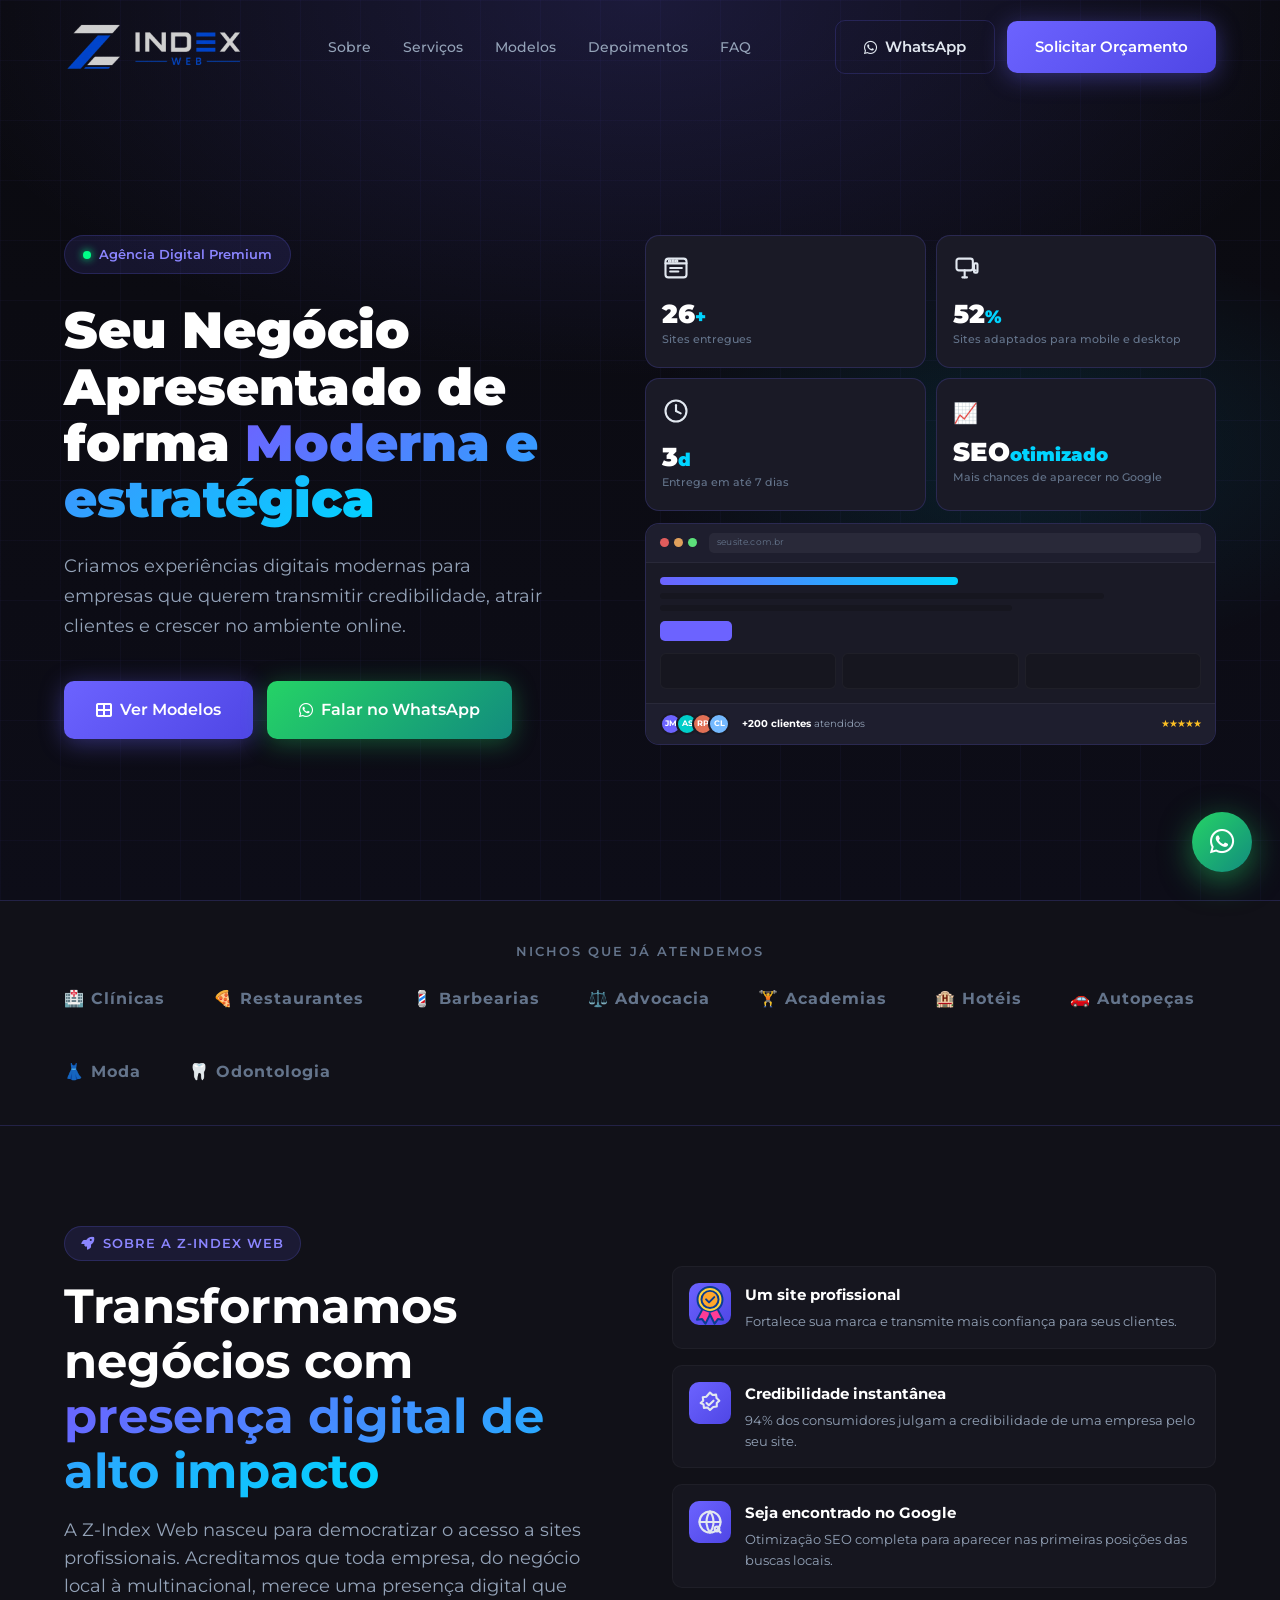
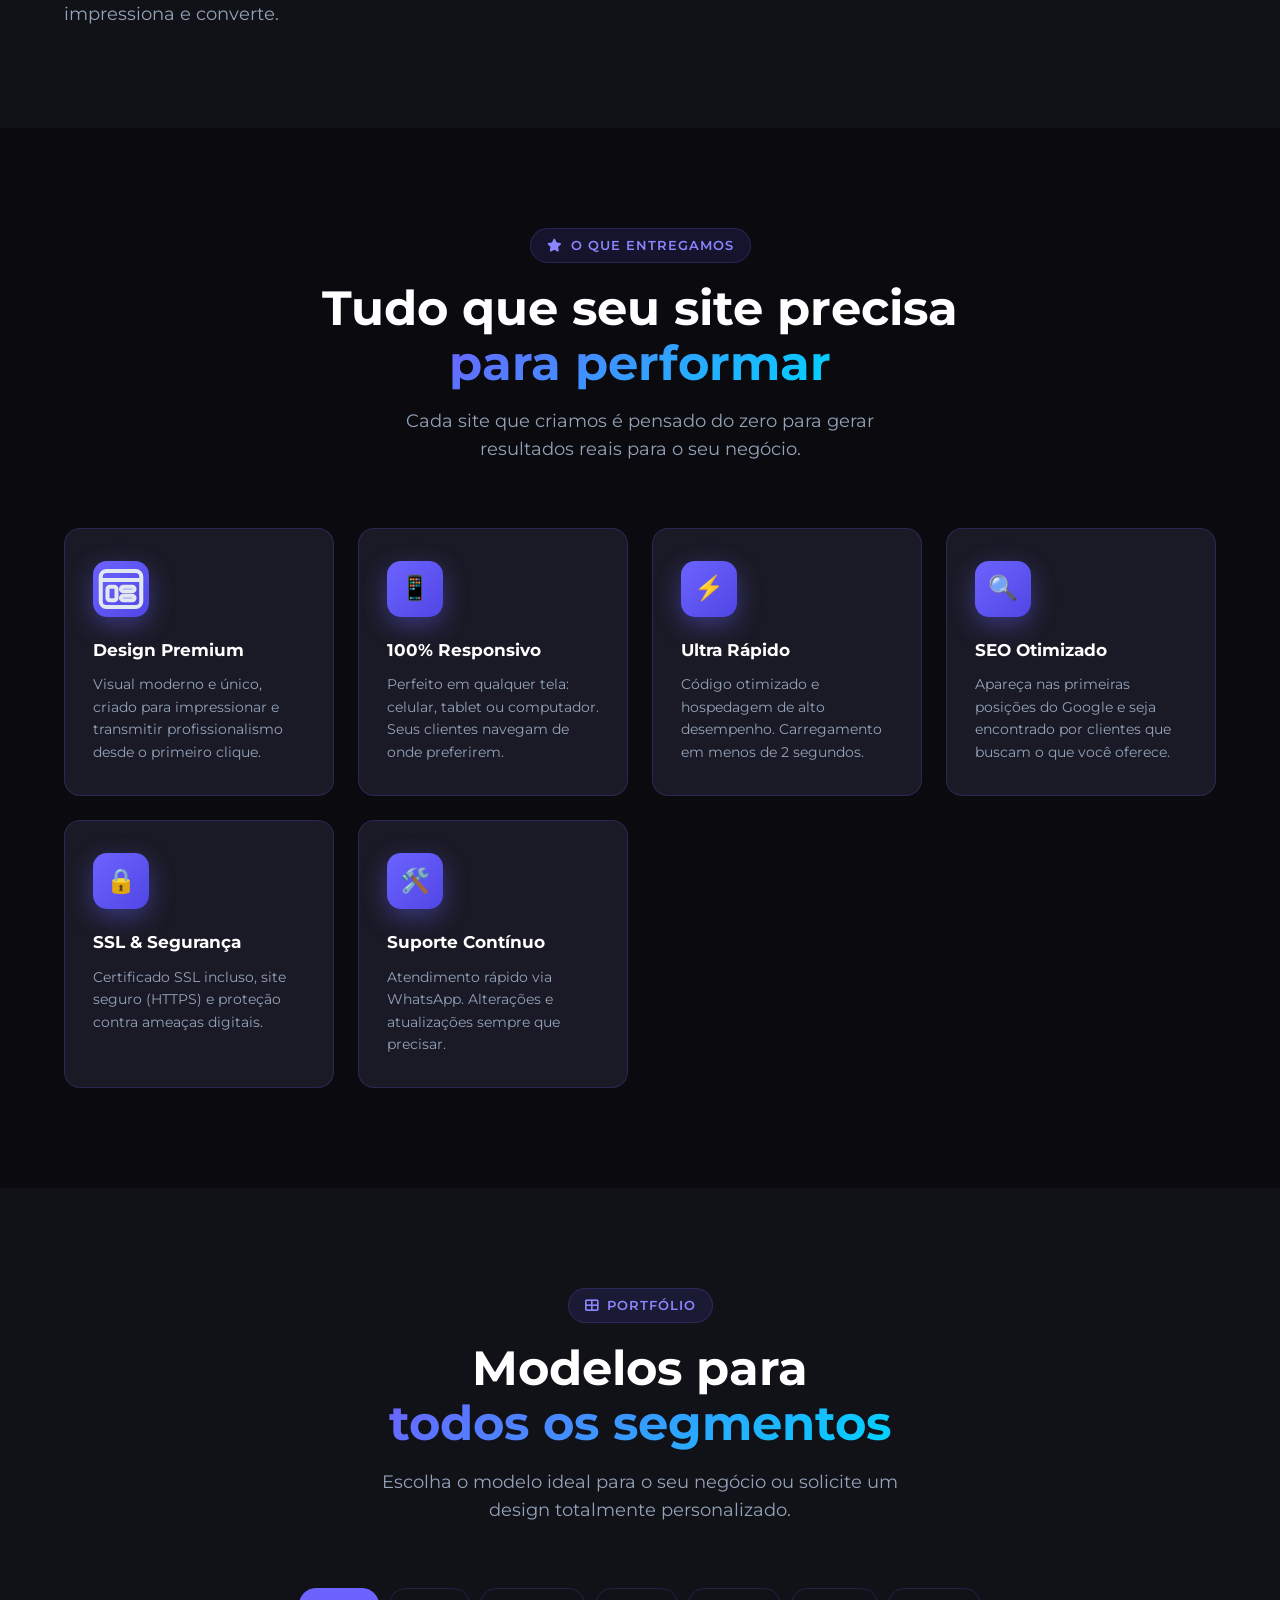
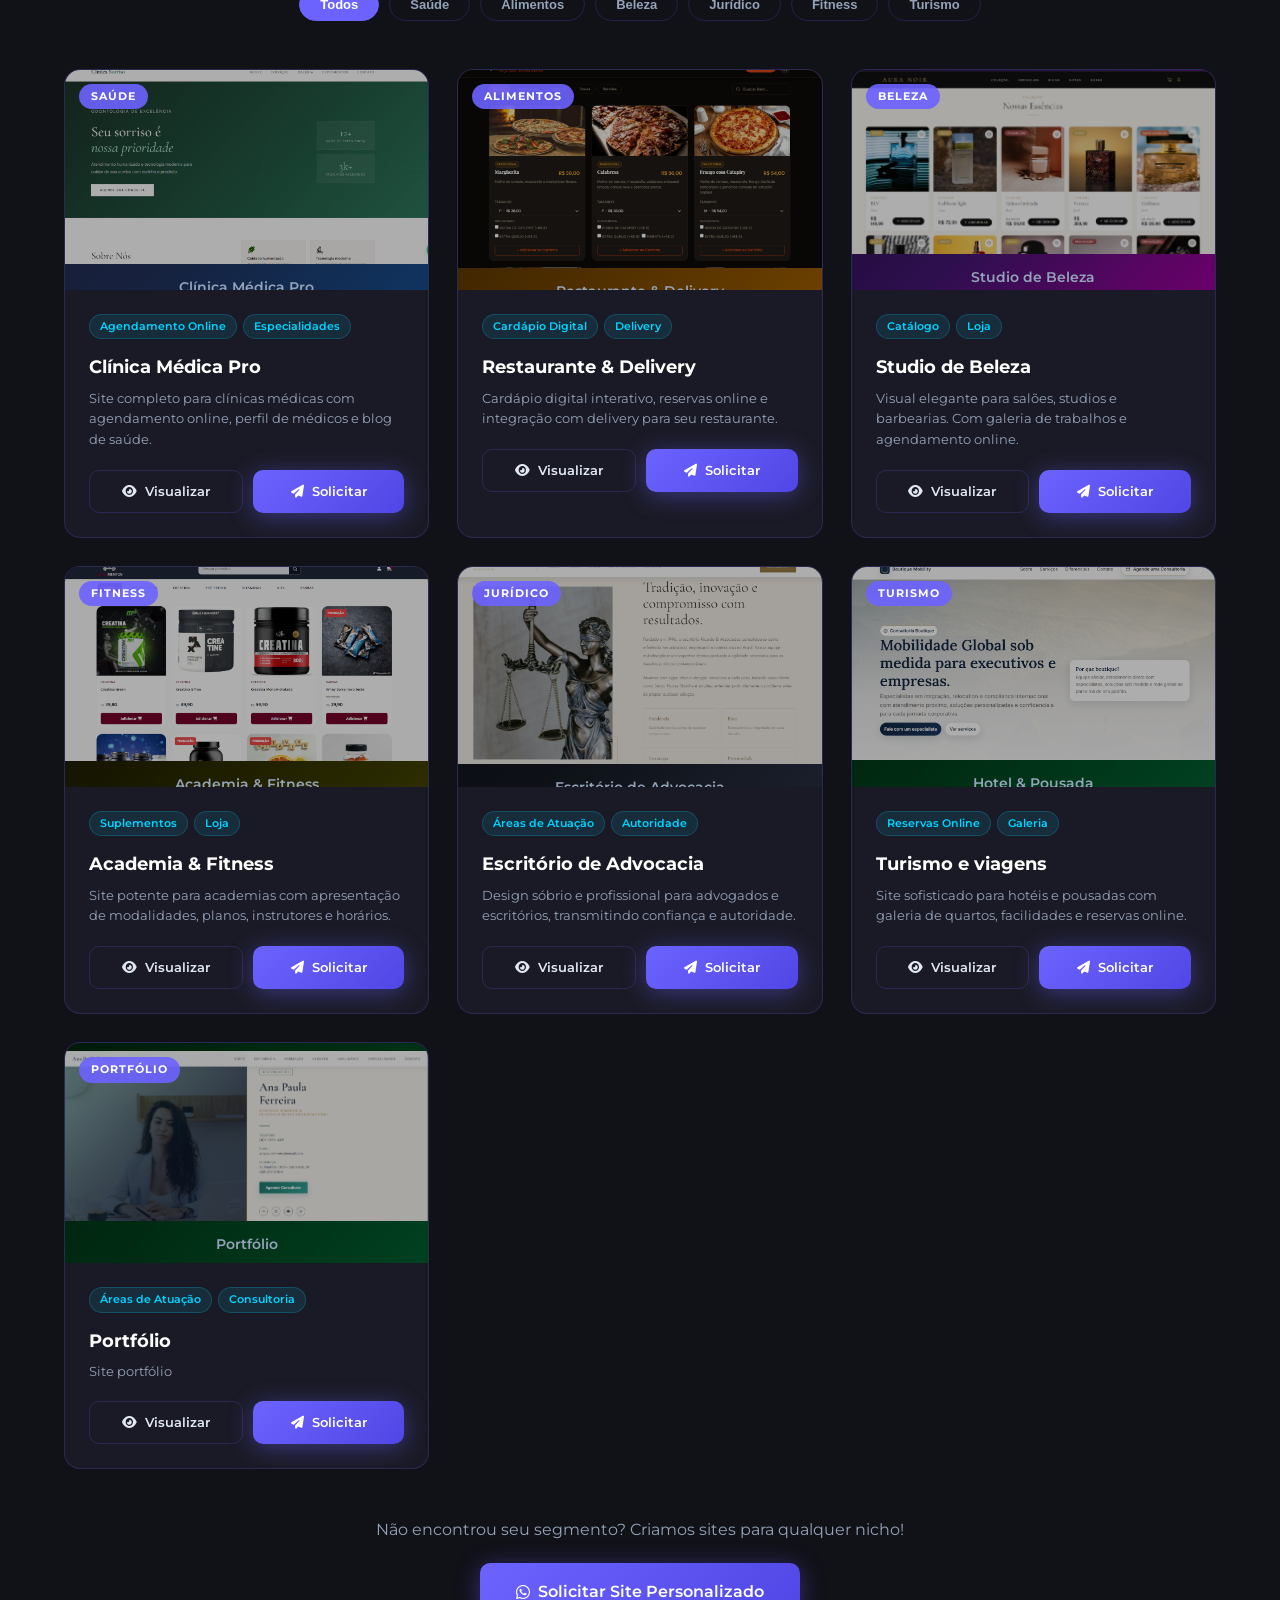
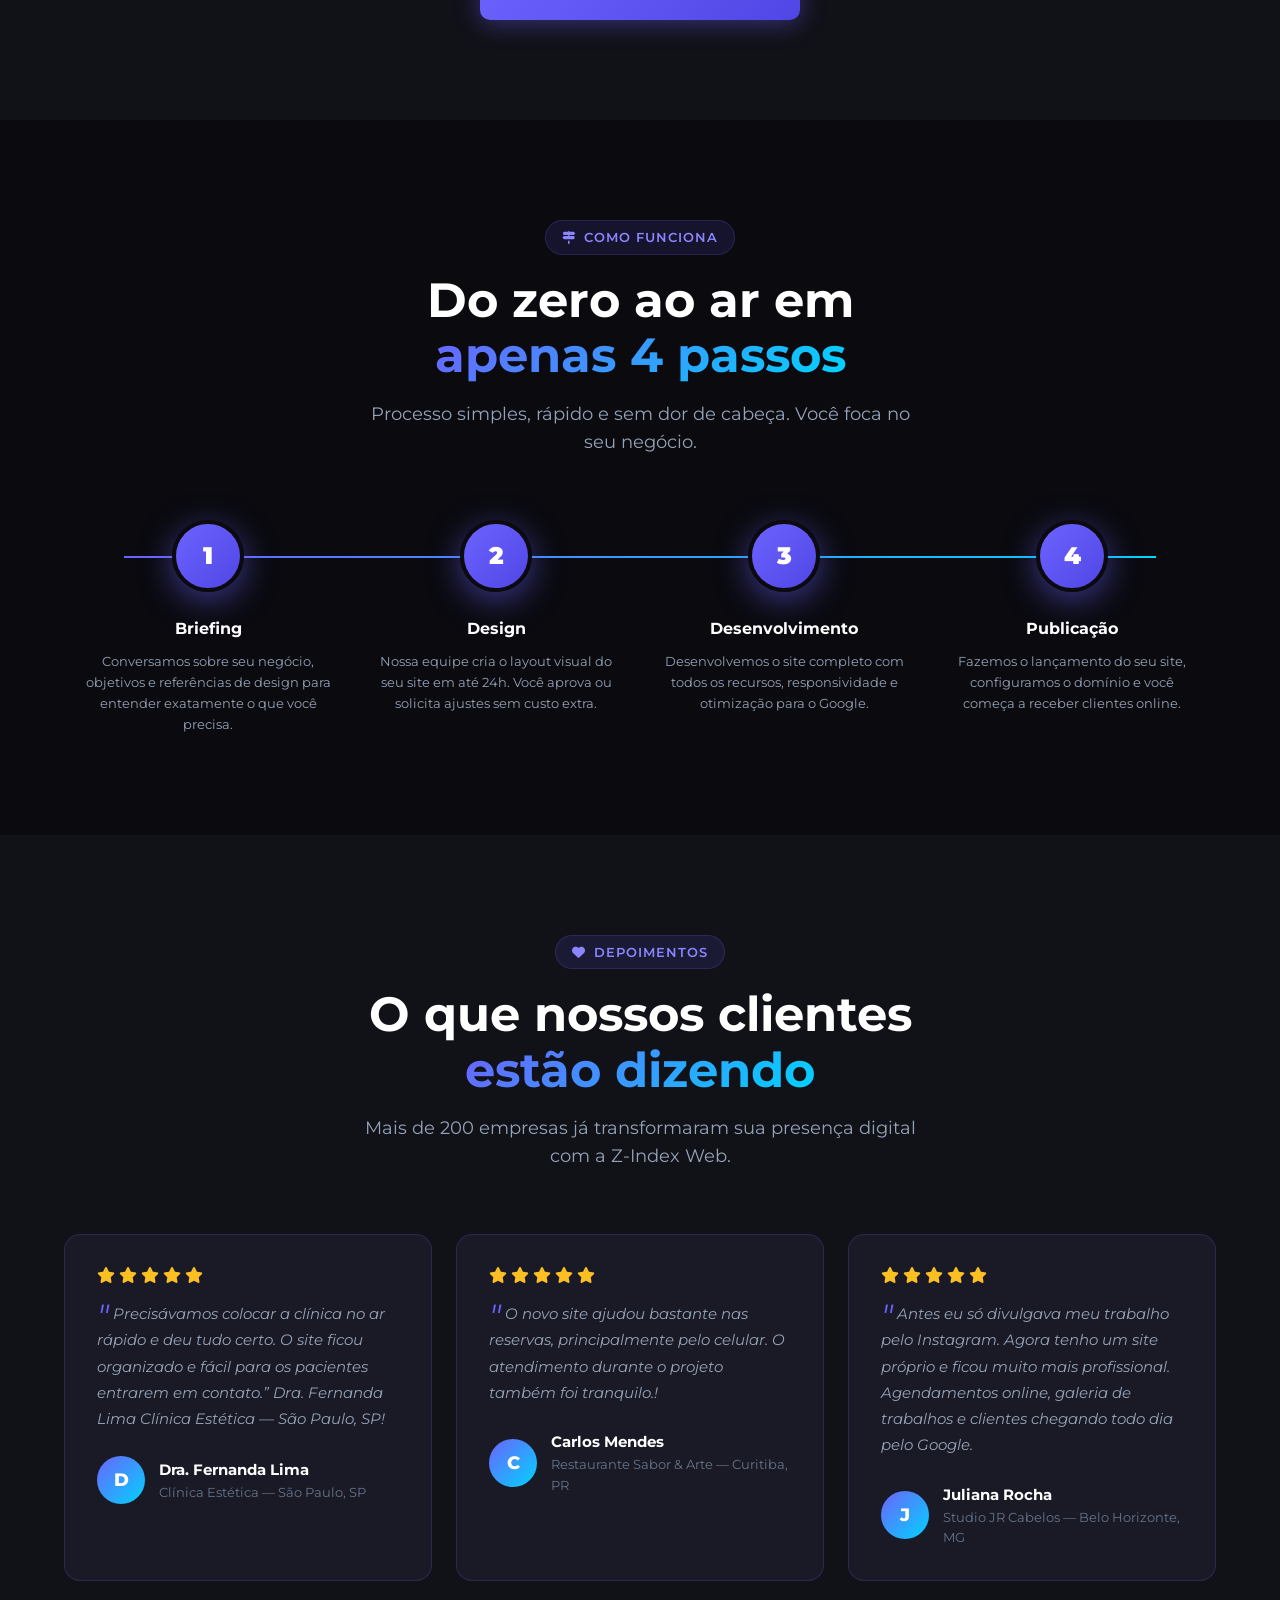
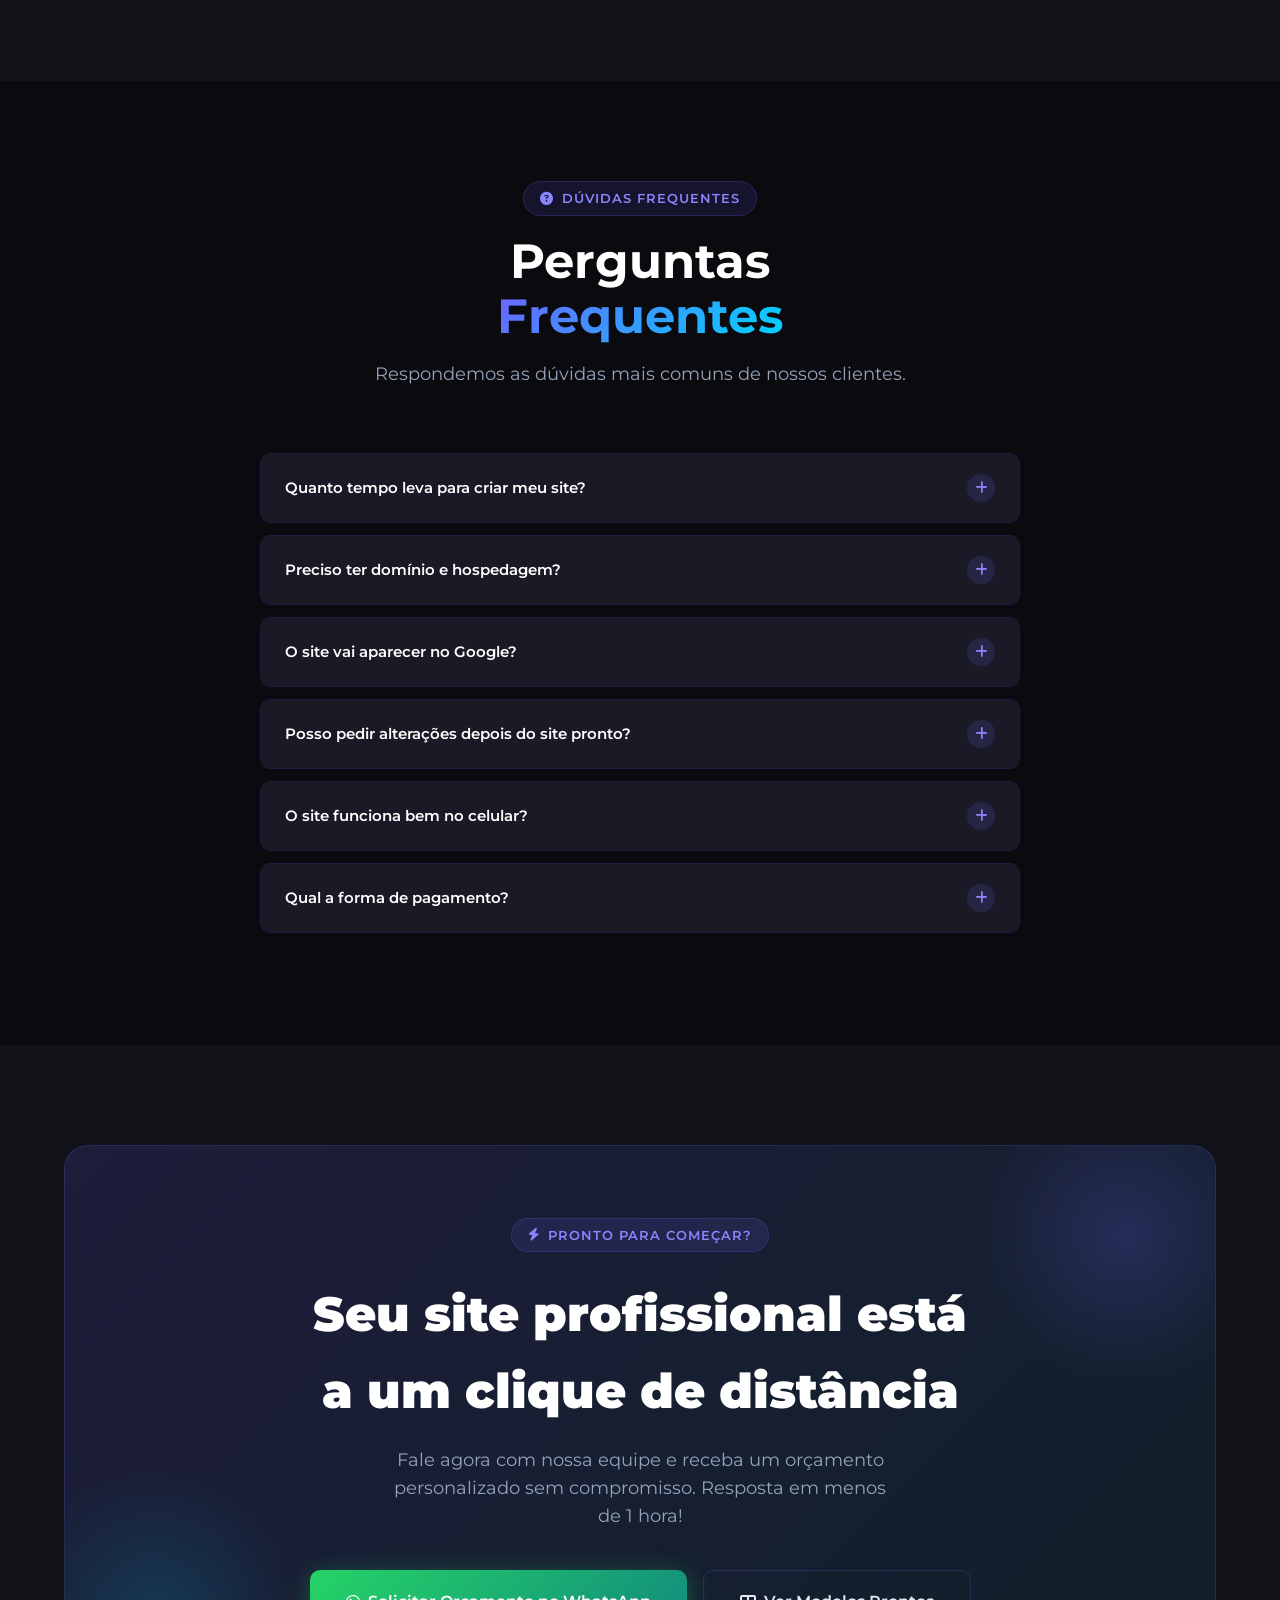
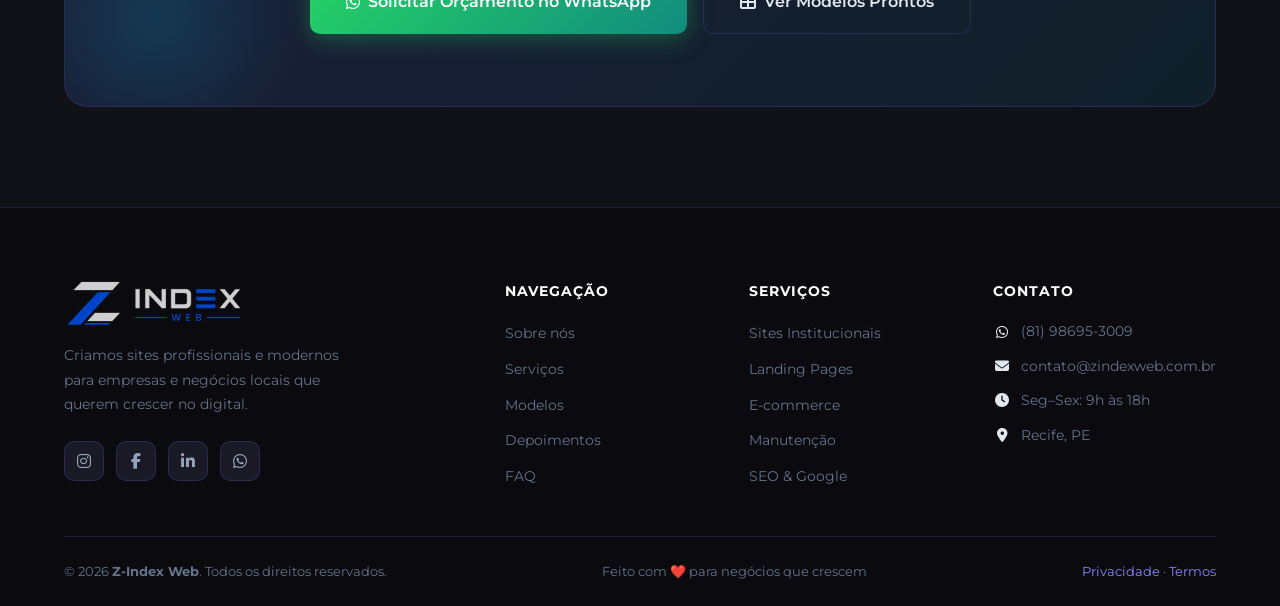
==== commit d3e26362: "numero whatsap inserido no modelo turismo" ====
--- a/index.html
+++ b/index.html
@@ -513,7 +513,7 @@
             <div class="modelo-actions">
               <a href="https://ricardo-e-associados.vercel.app/" class="btn btn-ghost" target="_blank"><i
                   class="fas fa-eye"></i> Visualizar</a>
-              <a href="https://wa.me/5511999999999?text=Quero+este+modelo:+Advocacia" target="_blank"
+              <a href="https://wa.me/5582996429077?text=Quero+este+modelo:+Advocacia" target="_blank"
                 class="btn btn-primary"><i class="fas fa-paper-plane"></i> Solicitar</a>
             </div>
           </div>
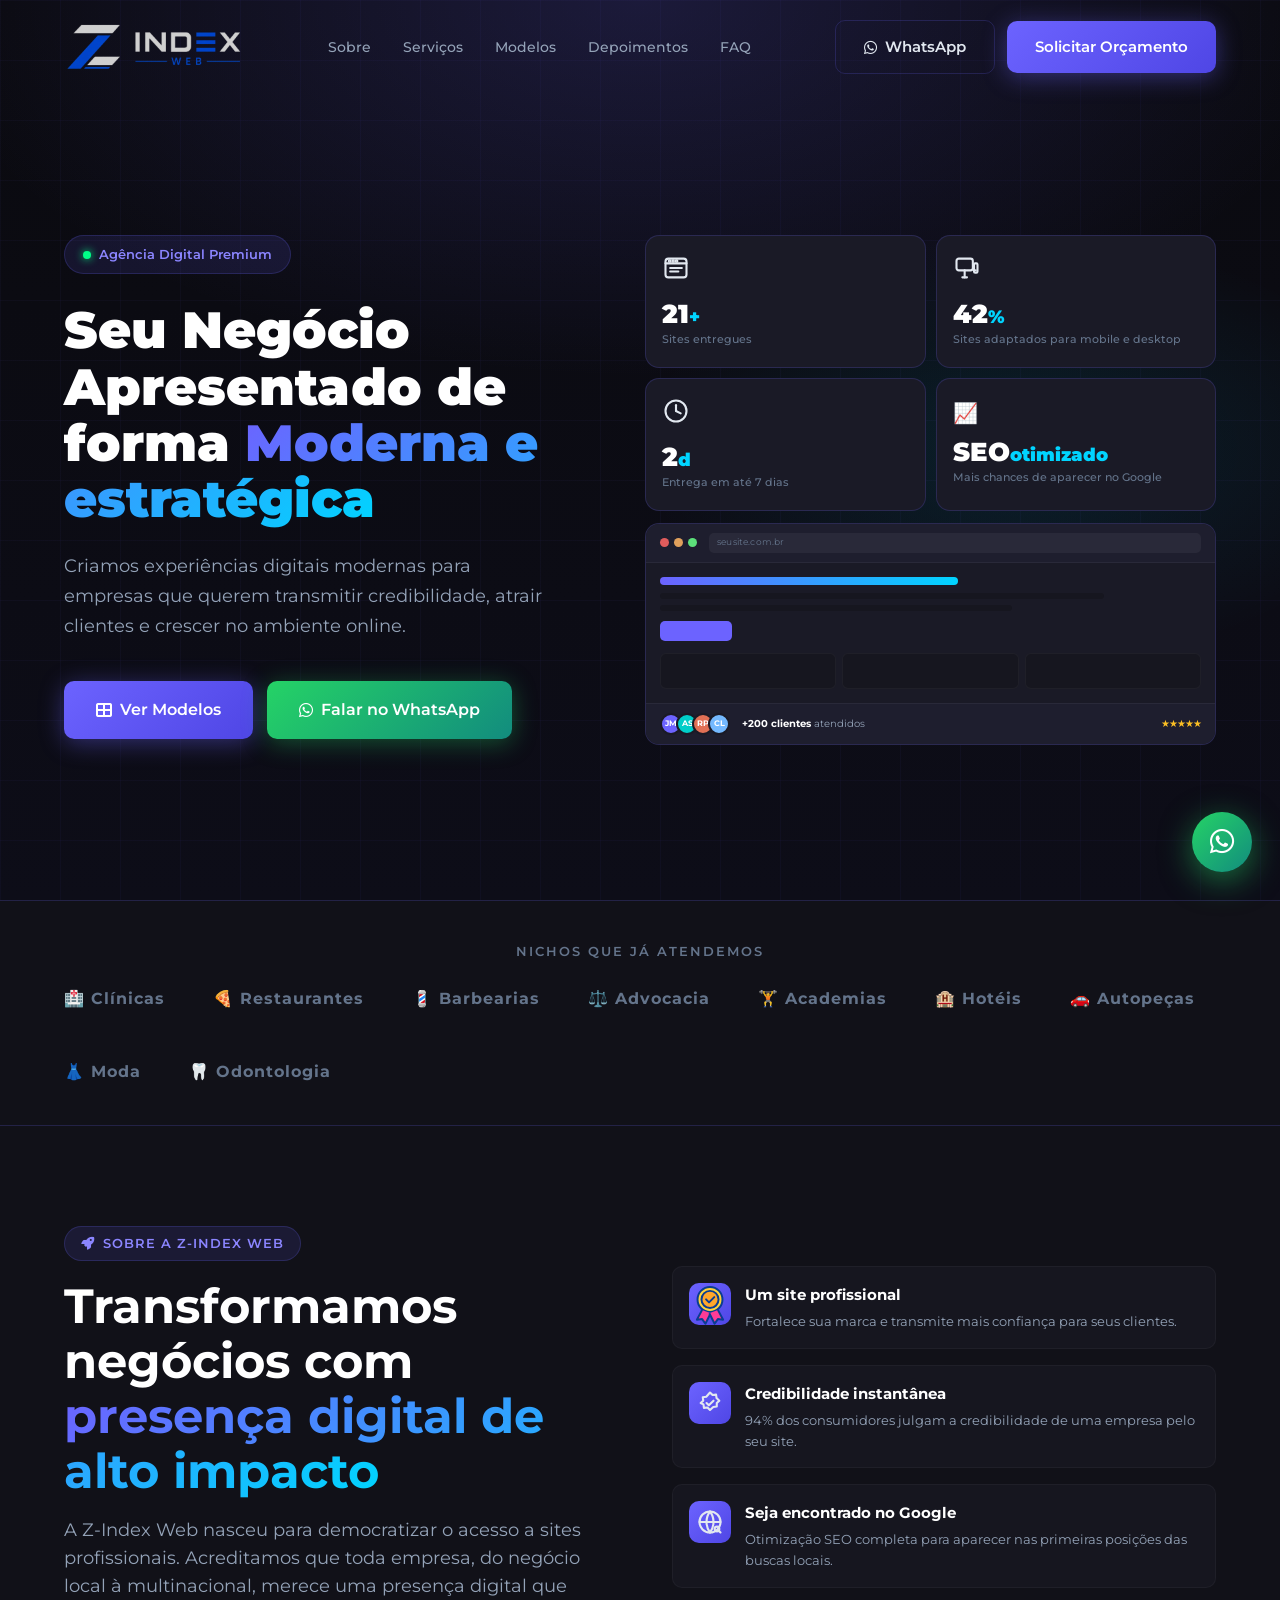
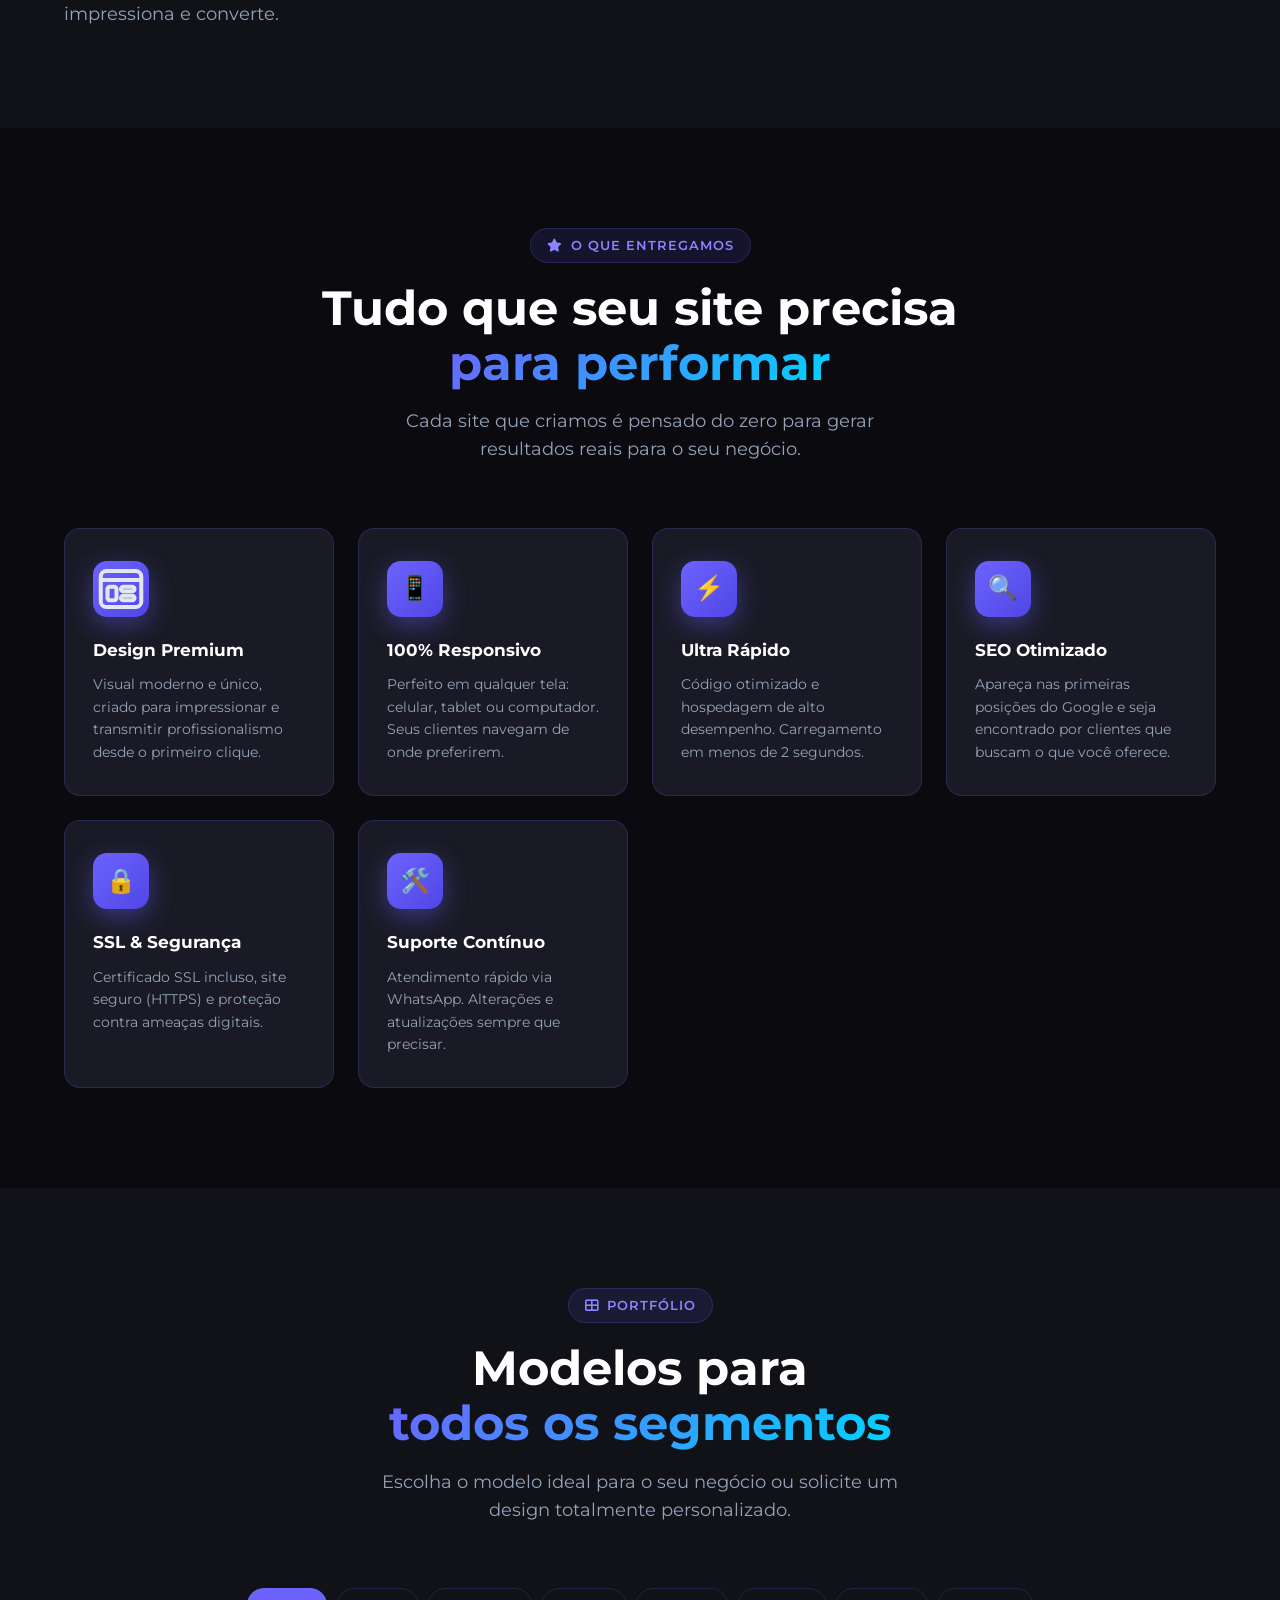
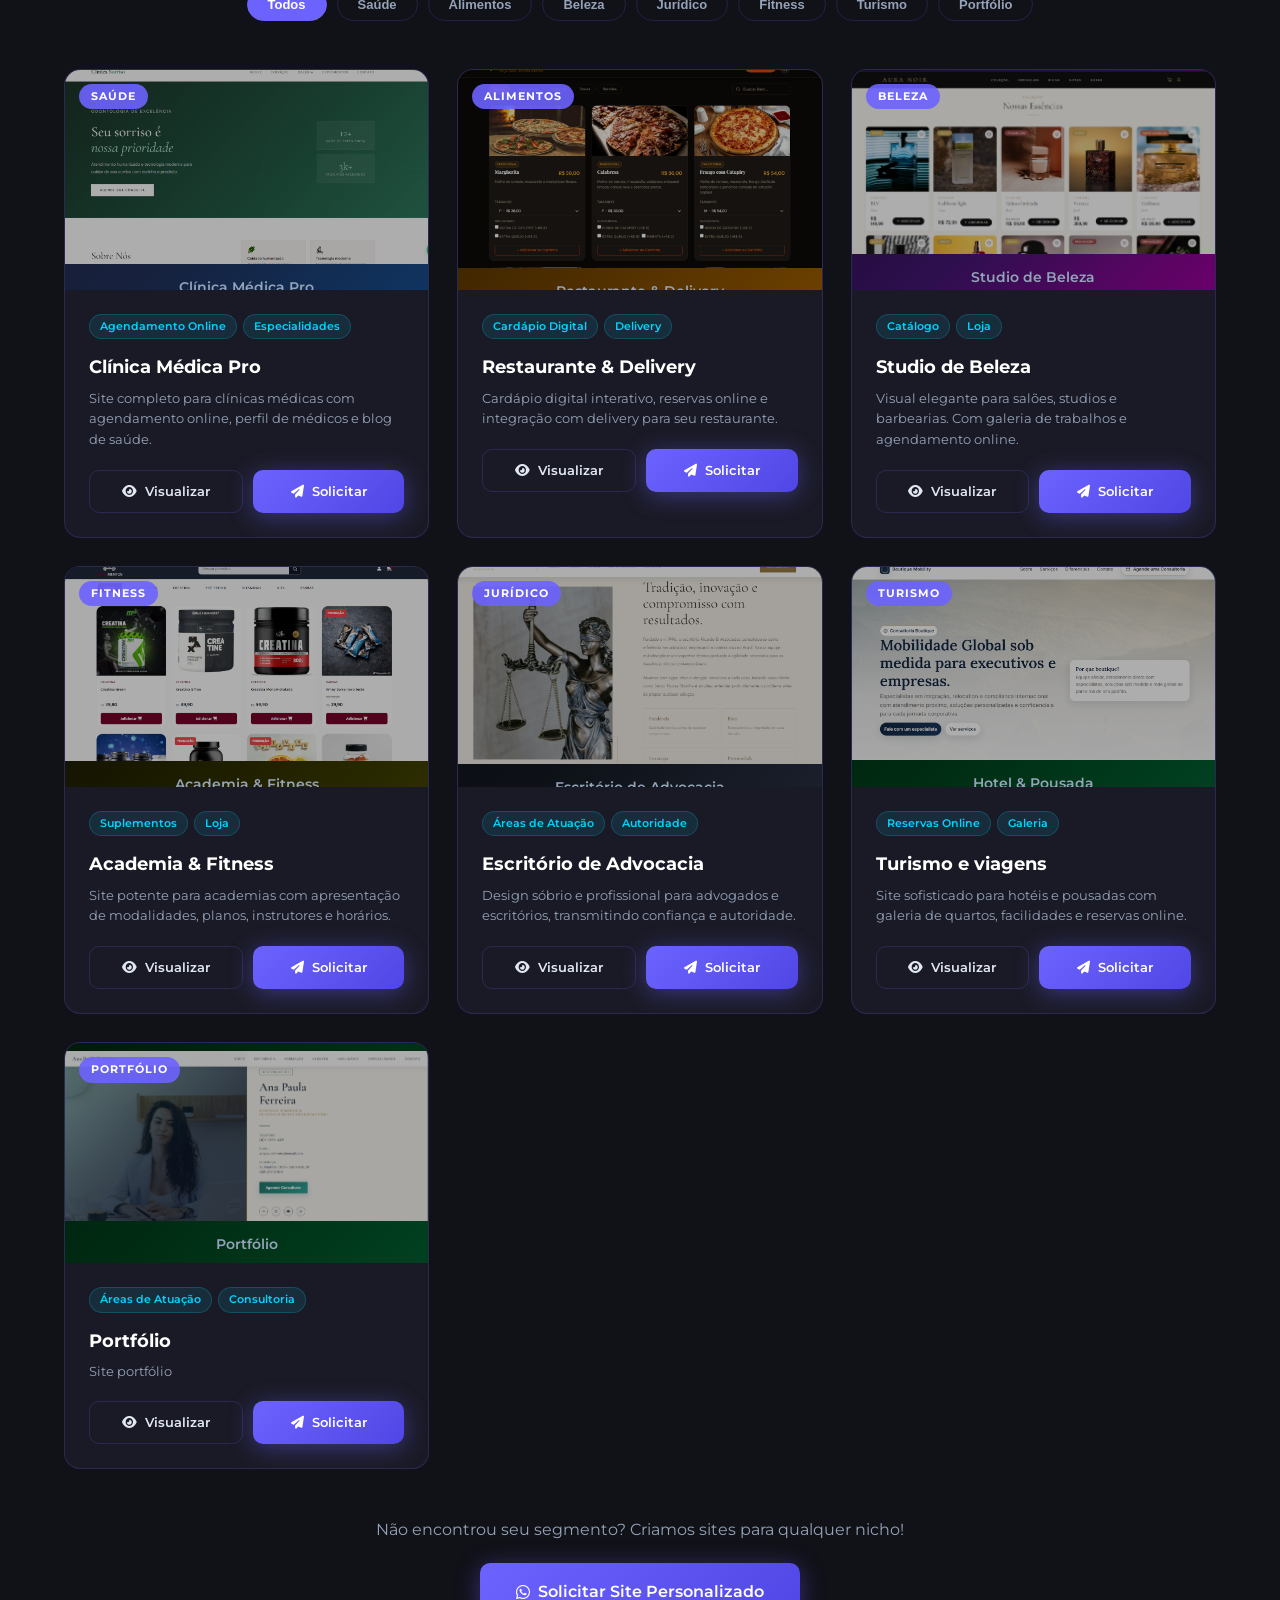
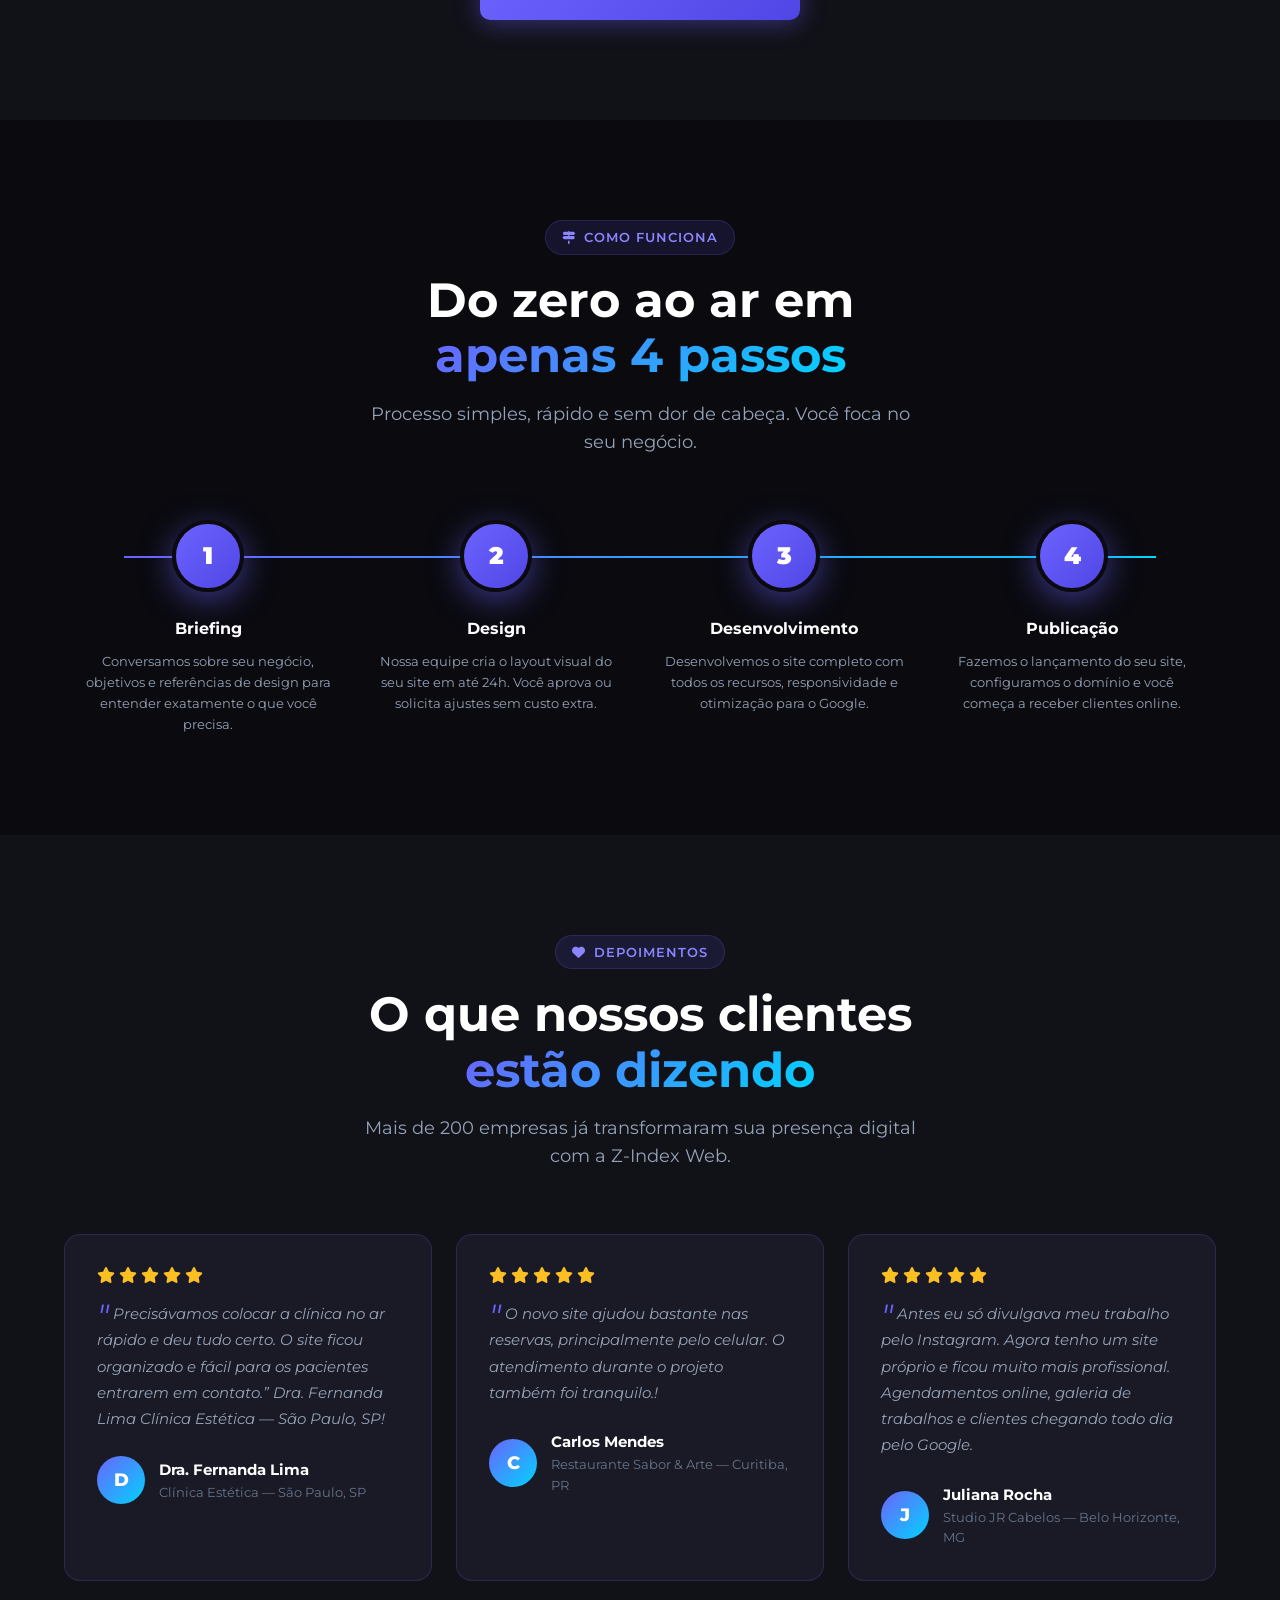
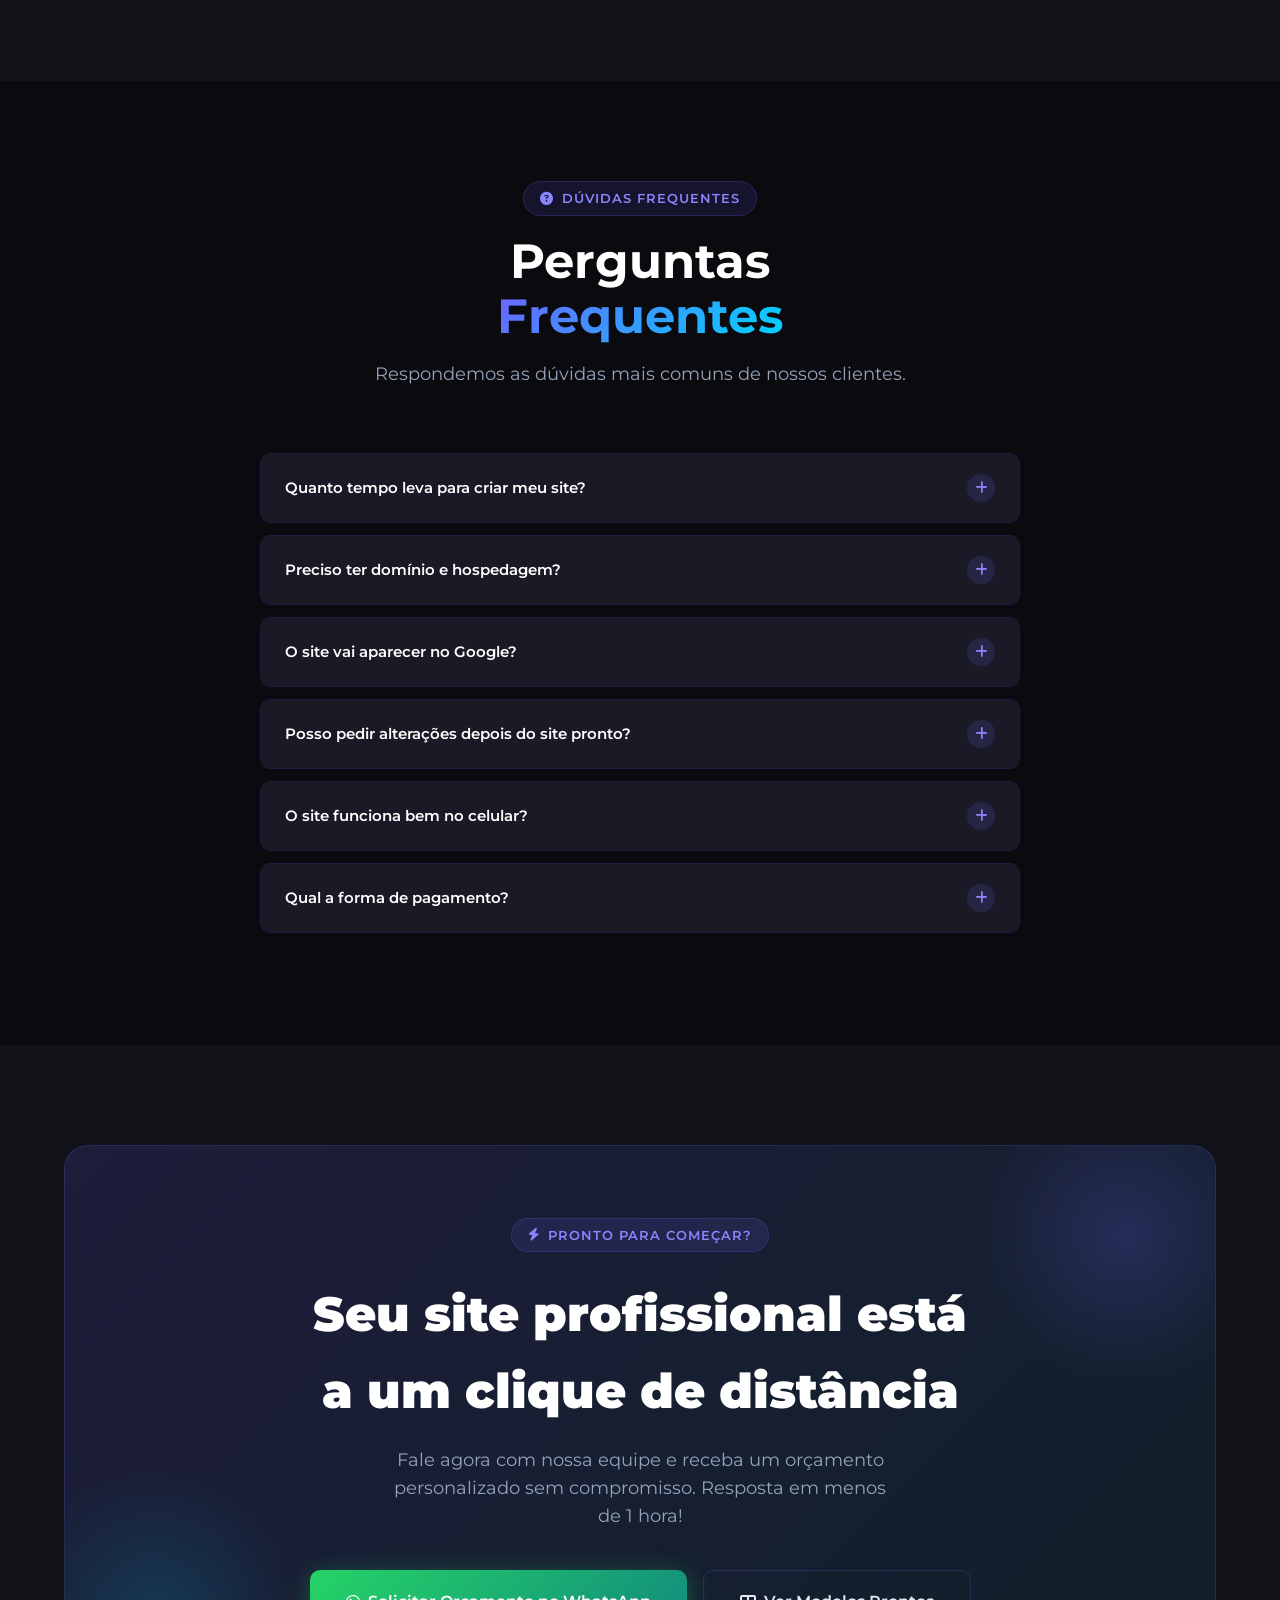
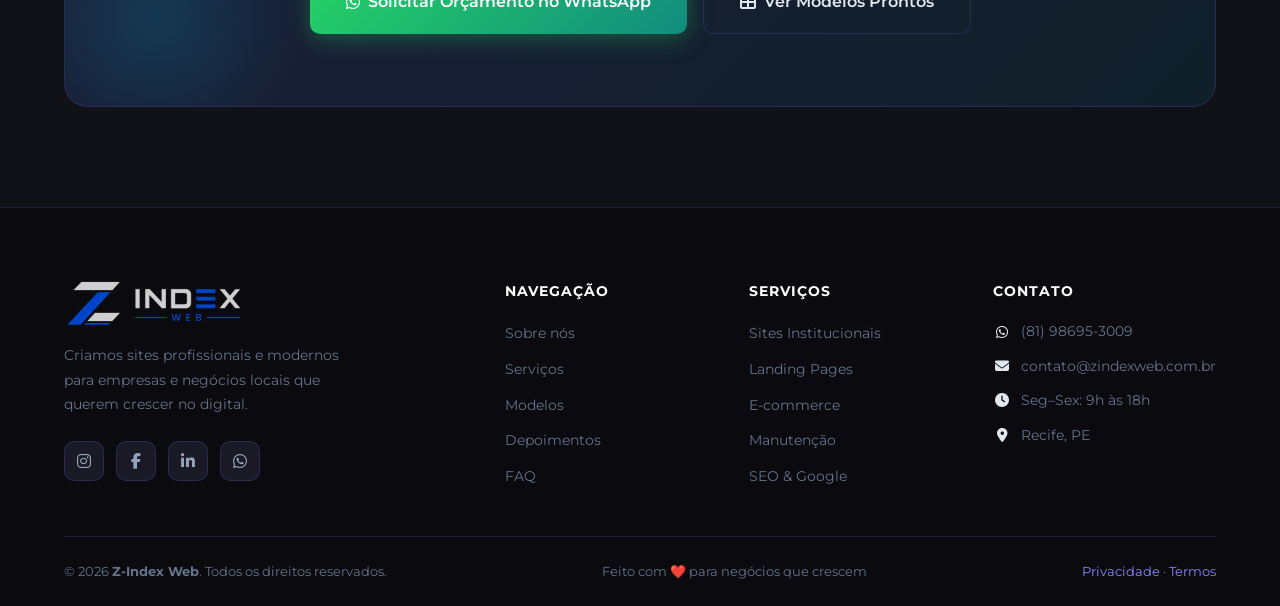
==== commit 754f7f8e: "categoria portfolio adicionada" ====
--- a/index.html
+++ b/index.html
@@ -378,6 +378,7 @@
         <button class="filter-btn" data-filter="juridico">Jurídico</button>
         <button class="filter-btn" data-filter="fitness">Fitness</button>
         <button class="filter-btn" data-filter="turismo">Turismo</button>
+        <button class="filter-btn" data-filter="portfolio">Portfólio</button>
       </div>
       <div class="modelos-grid" id="modelosGrid">
         <div class="modelo-card fade-up" data-category="saude">
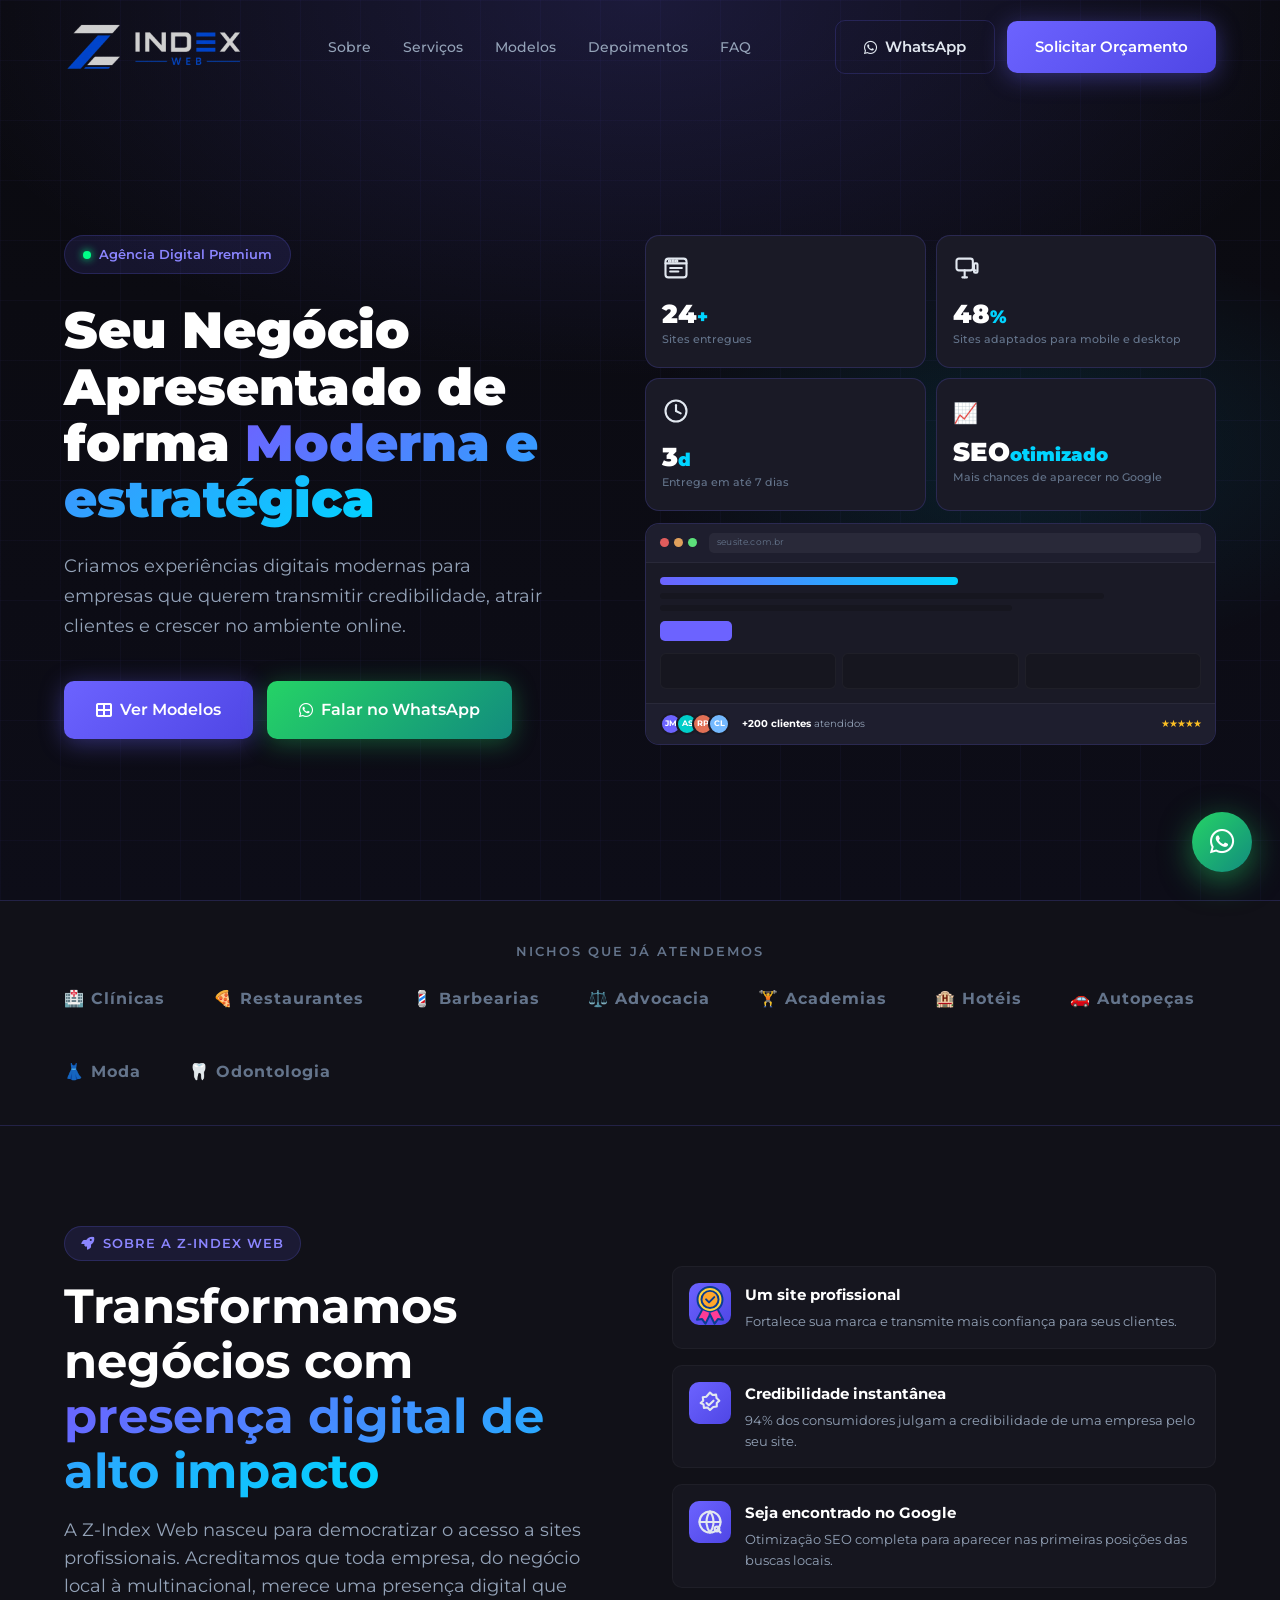
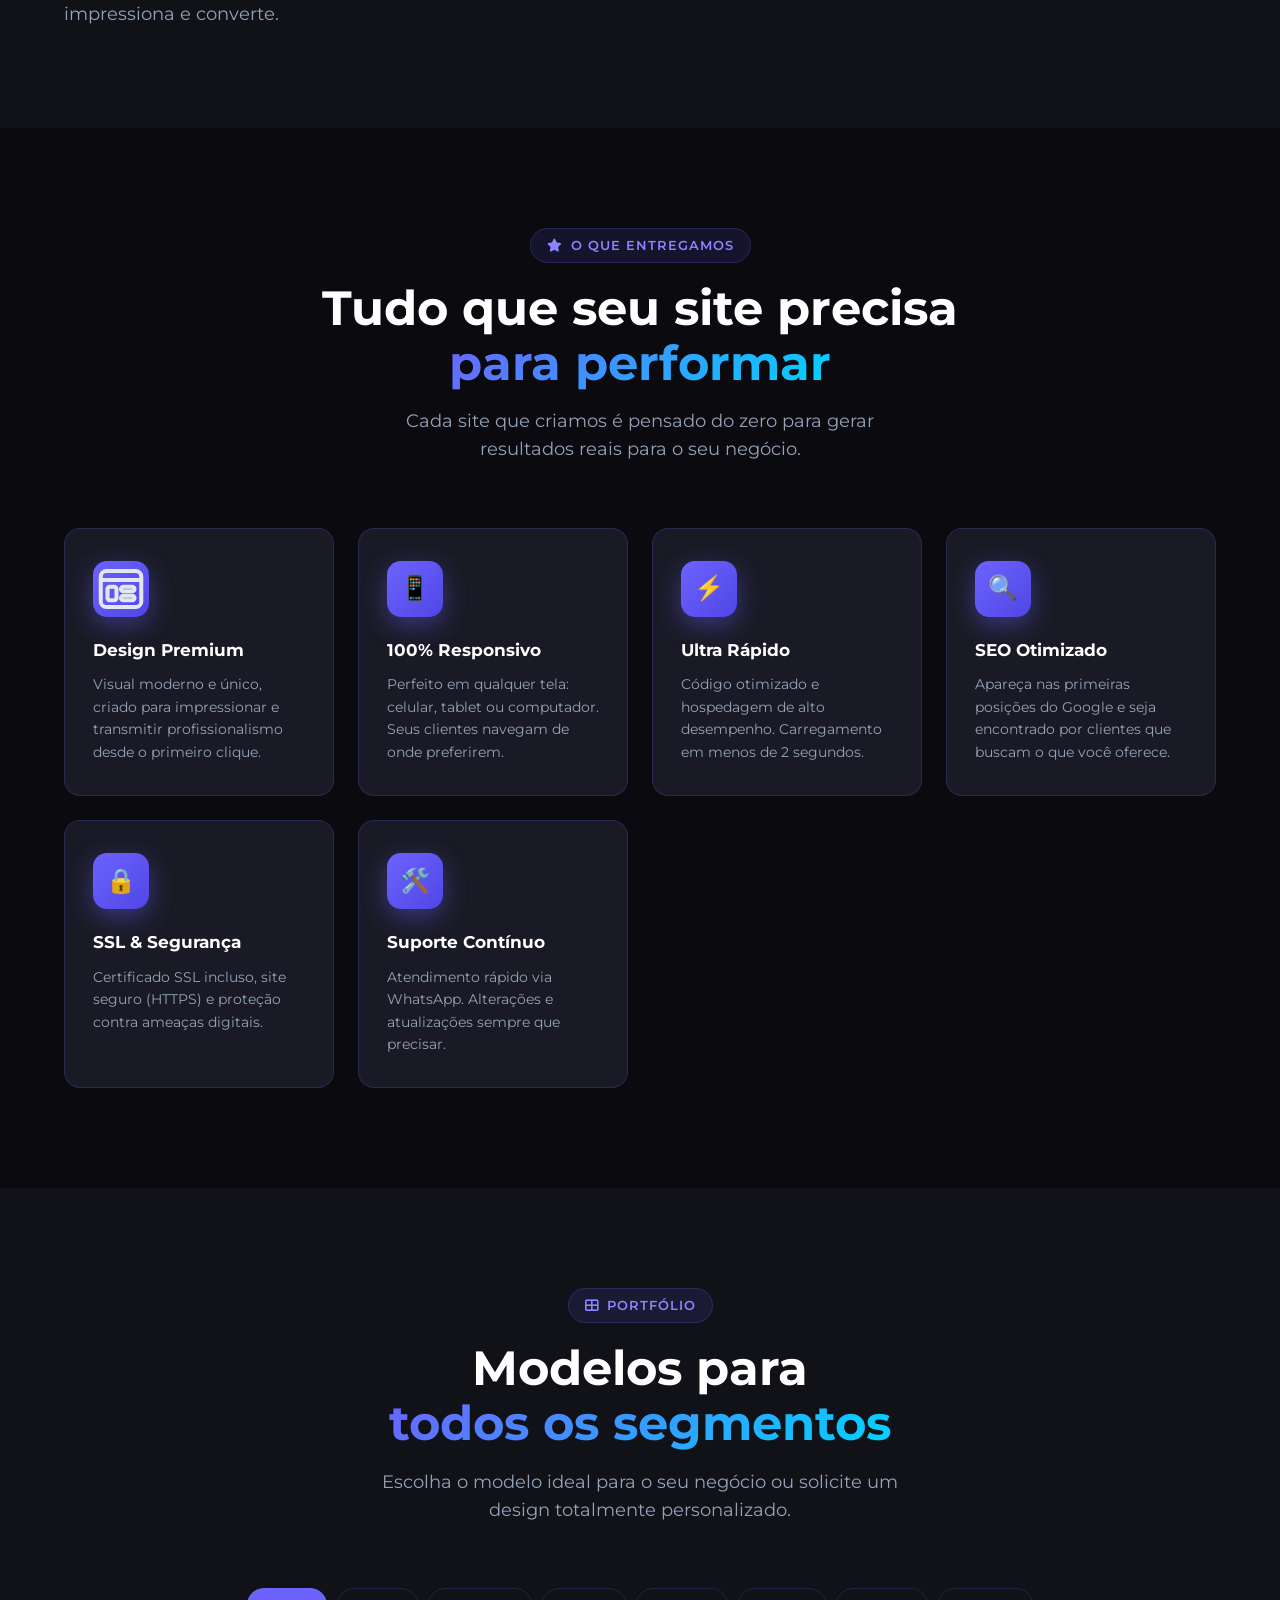
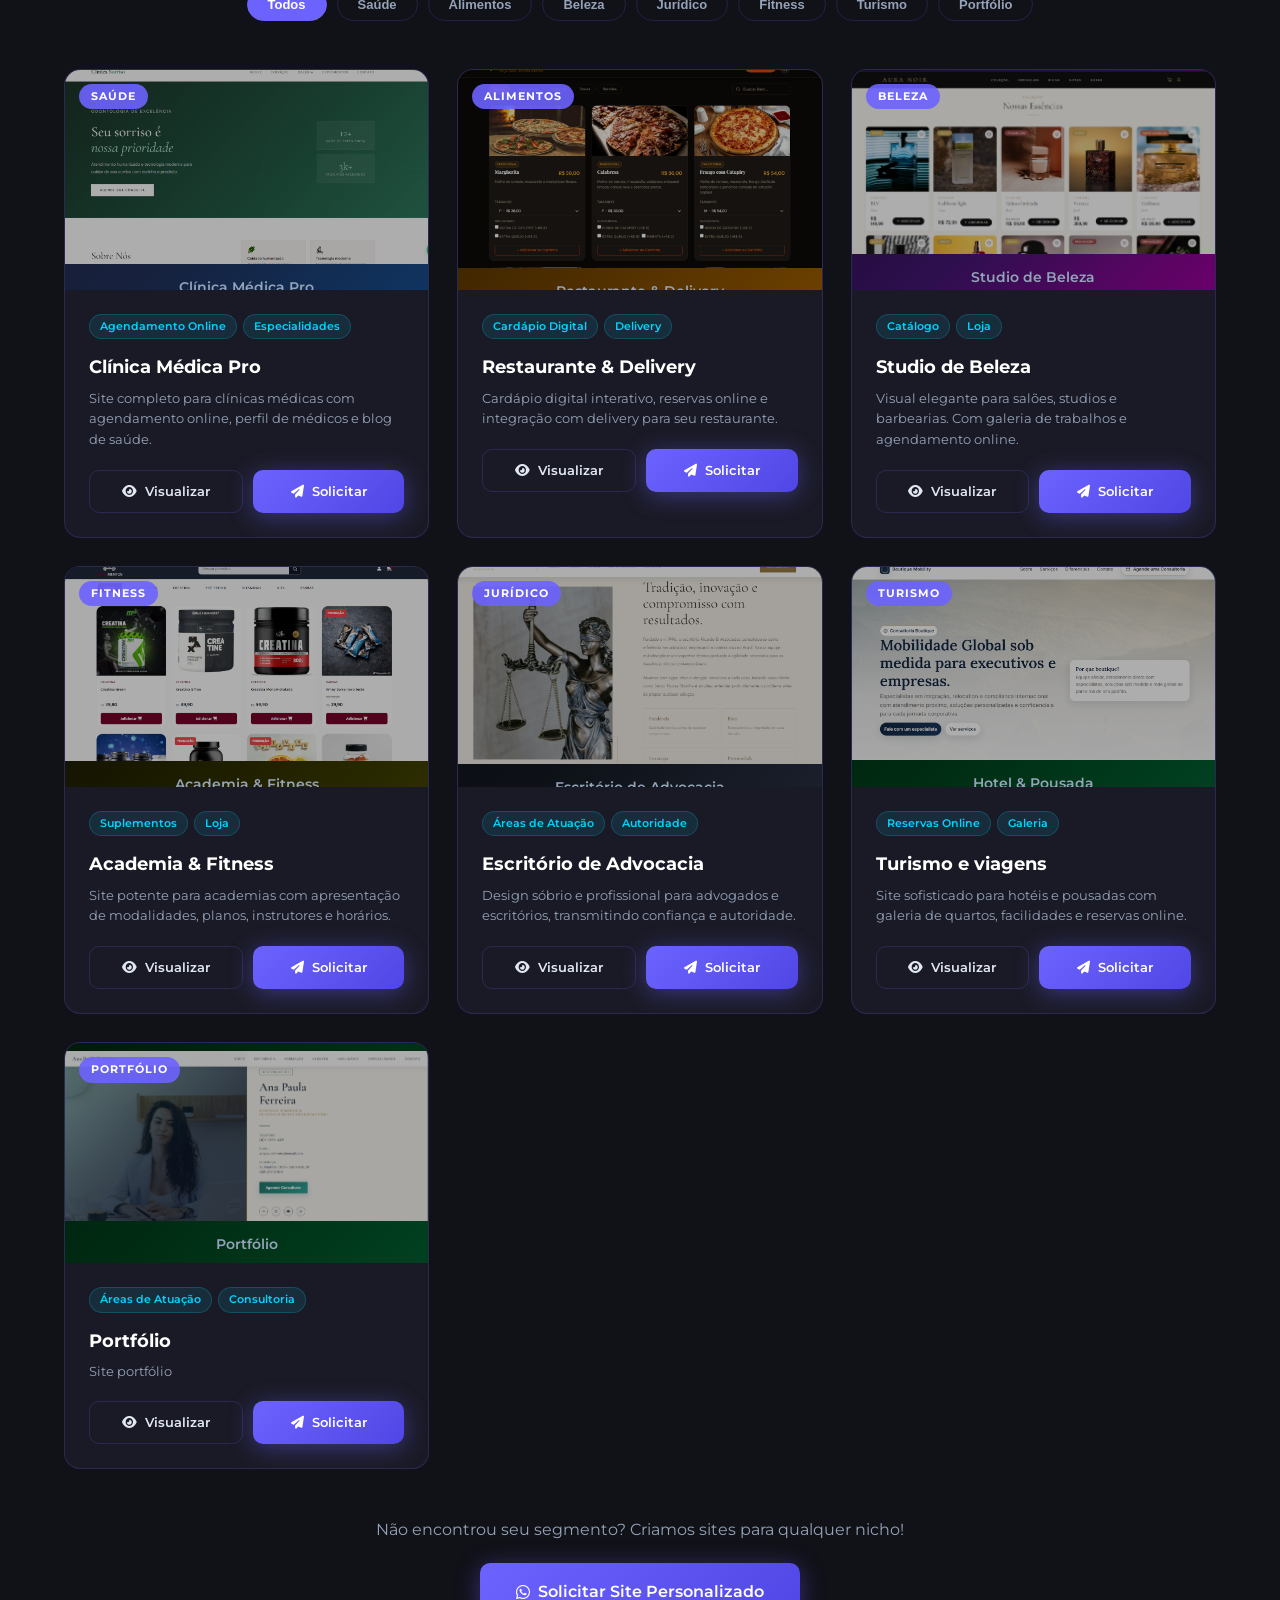
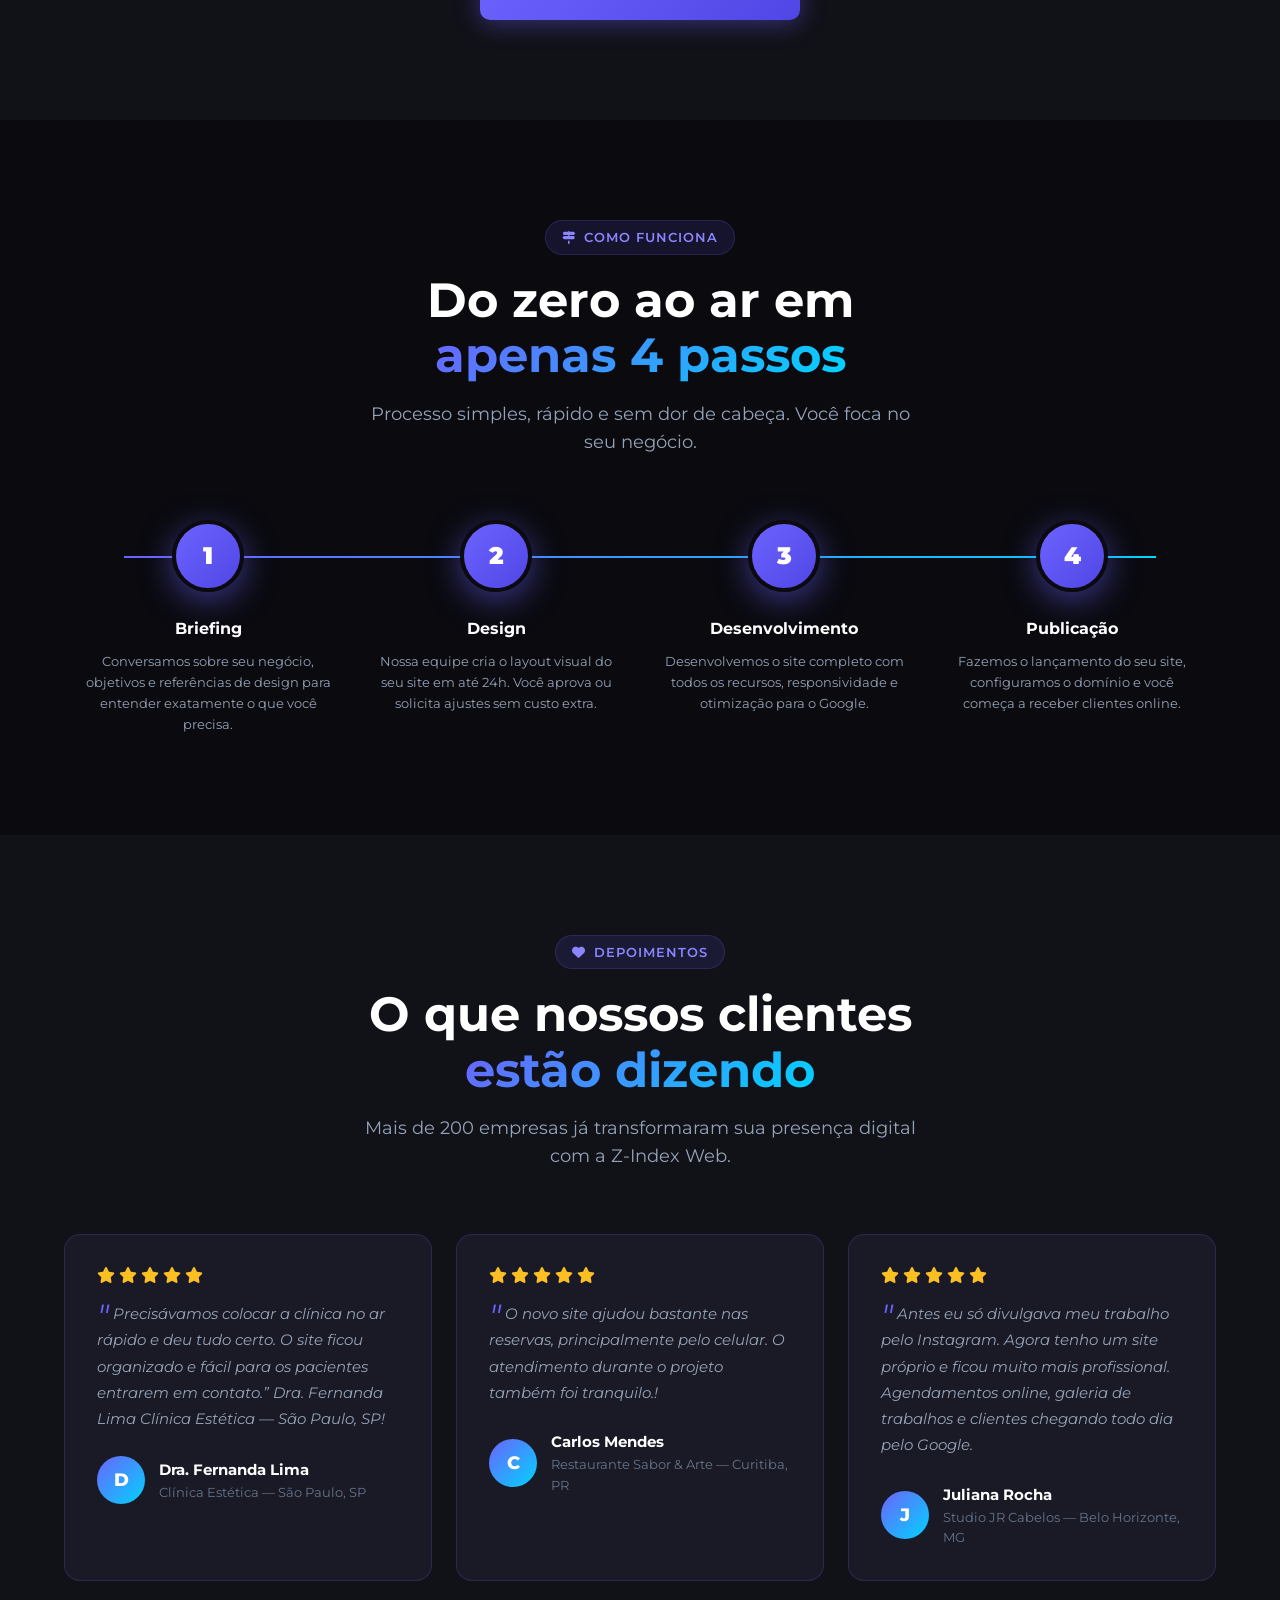
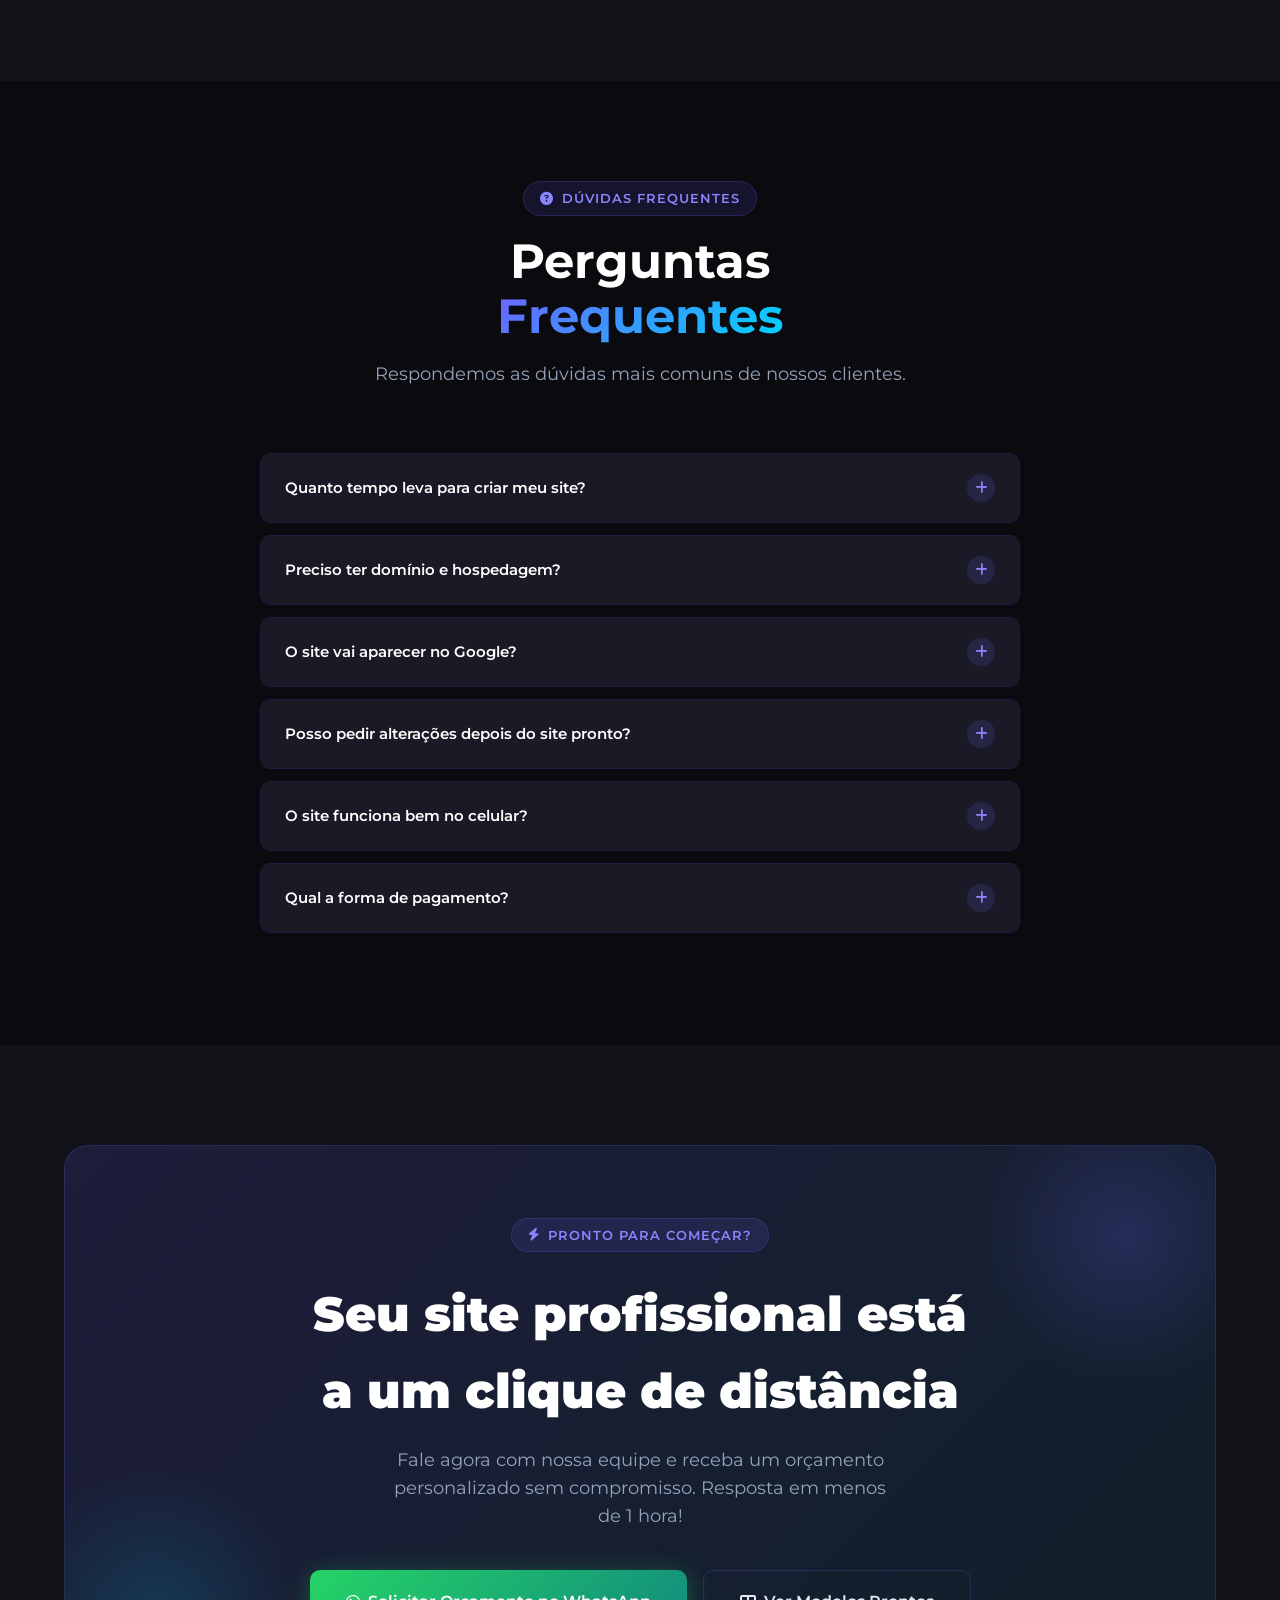
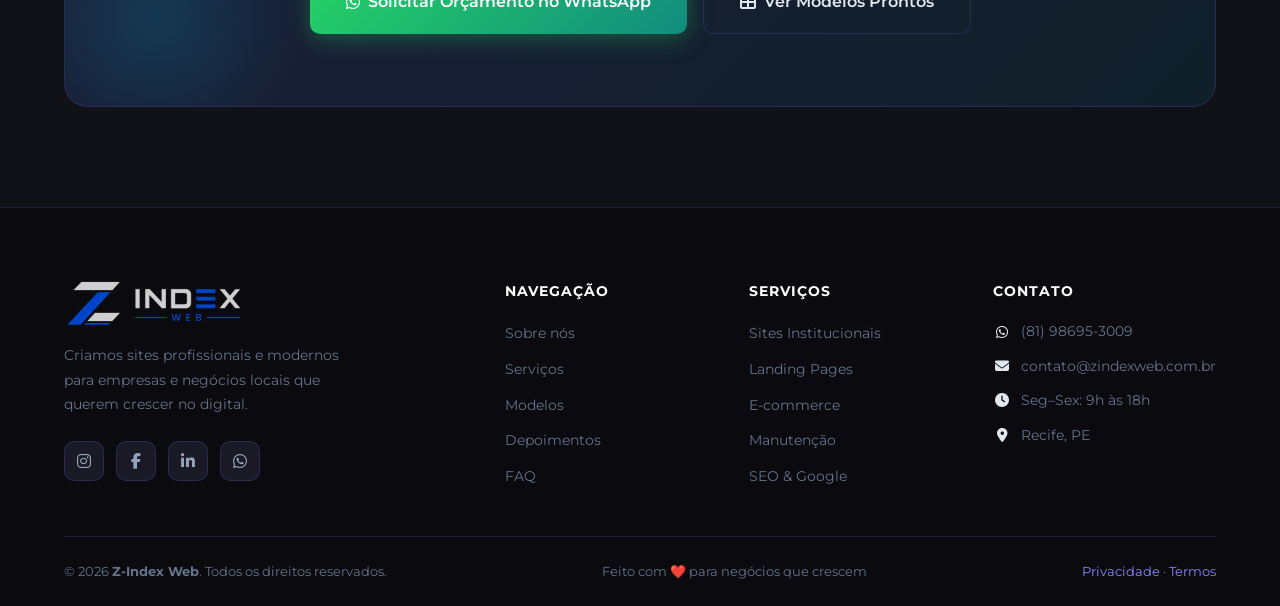
==== commit 71989554: "novos arquivos adicionados" ====
--- a/index.html
+++ b/index.html
@@ -5,17 +5,36 @@
   <meta charset="UTF-8" />
   <meta name="viewport" content="width=device-width, initial-scale=1.0" />
   <title>Z-IndexWeb — Sites Profissionais para o seu negócio</title>
-  
+
+  <!-- SEO BÁSICO -->
+  <meta name="description" content="Z-IndexWeb — Criamos sites profissionais e modernos para o seu negócio. Design personalizado, responsivo e otimizado." />
+  <meta name="author" content="Z-IndexWeb" />
+
+  <!-- OPEN GRAPH (WhatsApp, LinkedIn, Facebook) -->
+  <meta property="og:title" content="Z-IndexWeb — Sites Profissionais para o seu negócio" />
+  <meta property="og:description" content="Criamos sites profissionais e modernos para o seu negócio. Design personalizado, responsivo e otimizado." />
+  <meta property="og:url" content="https://www.zindexweb.com.br/" />
+  <meta property="og:type" content="website" />
+  <meta property="og:image" content="https://www.zindexweb.com.br/assets/favicons/android-chrome-512x512.png" />
+
+  <!-- FAVICONS -->
+  <link rel="icon" type="image/png" sizes="32x32" href="assets/favicons/favicon-32x32.png" />
+  <link rel="icon" type="image/png" sizes="16x16" href="assets/favicons/favicon-16x16.png" />
+  <link rel="shortcut icon" href="assets/favicons/favicon.ico" />
+  <link rel="apple-touch-icon" sizes="180x180" href="assets/favicons/apple-touch-icon.png" />
+  <link rel="icon" type="image/png" sizes="192x192" href="assets/favicons/android-chrome-192x192.png" />
+  <link rel="icon" type="image/png" sizes="512x512" href="assets/favicons/android-chrome-512x512.png" />
+  <link rel="manifest" href="assets/favicons/site.webmanifest" />
+
+  <!-- FONTES -->
   <link rel="preconnect" href="https://fonts.googleapis.com" />
-  <link href="https://fonts.googleapis.com/css2?family=Inter:wght@300;400;500;600;700;800;900&display=swap"
-    rel="stylesheet" />
-  <link rel="preconnect" href="https://fonts.googleapis.com">
-  <link rel="preconnect" href="https://fonts.gstatic.com" crossorigin>
-  <link href="https://fonts.googleapis.com/css2?family=Montserrat:ital,wght@0,100..900;1,100..900&display=swap"
-    rel="stylesheet">
-
+  <link rel="preconnect" href="https://fonts.gstatic.com" crossorigin />
+  <link href="https://fonts.googleapis.com/css2?family=Inter:wght@300;400;500;600;700;800;900&display=swap" rel="stylesheet" />
+  <link href="https://fonts.googleapis.com/css2?family=Montserrat:ital,wght@0,100..900;1,100..900&display=swap" rel="stylesheet" />
+
+  <!-- ÍCONES & ESTILOS -->
   <link rel="stylesheet" href="https://cdnjs.cloudflare.com/ajax/libs/font-awesome/6.5.0/css/all.min.css" />
-  <link rel="stylesheet" href="assets/css/style.css">
+  <link rel="stylesheet" href="assets/css/style.css" />
 </head>
 
 <body>
--- a/assets/css/style.css
+++ b/assets/css/style.css
@@ -212,7 +212,7 @@
 .mobile-menu.open { display: flex; }
 .mobile-menu a {
   padding: 12px 16px; border-radius: 10px;
-  font-weight: 500; color: var(--text2);
+  font-weight: 500; color: var(--text);
   transition: all 0.2s;
 }
 .mobile-menu a:hover { color: #fff; background: rgba(255,255,255,0.06); }
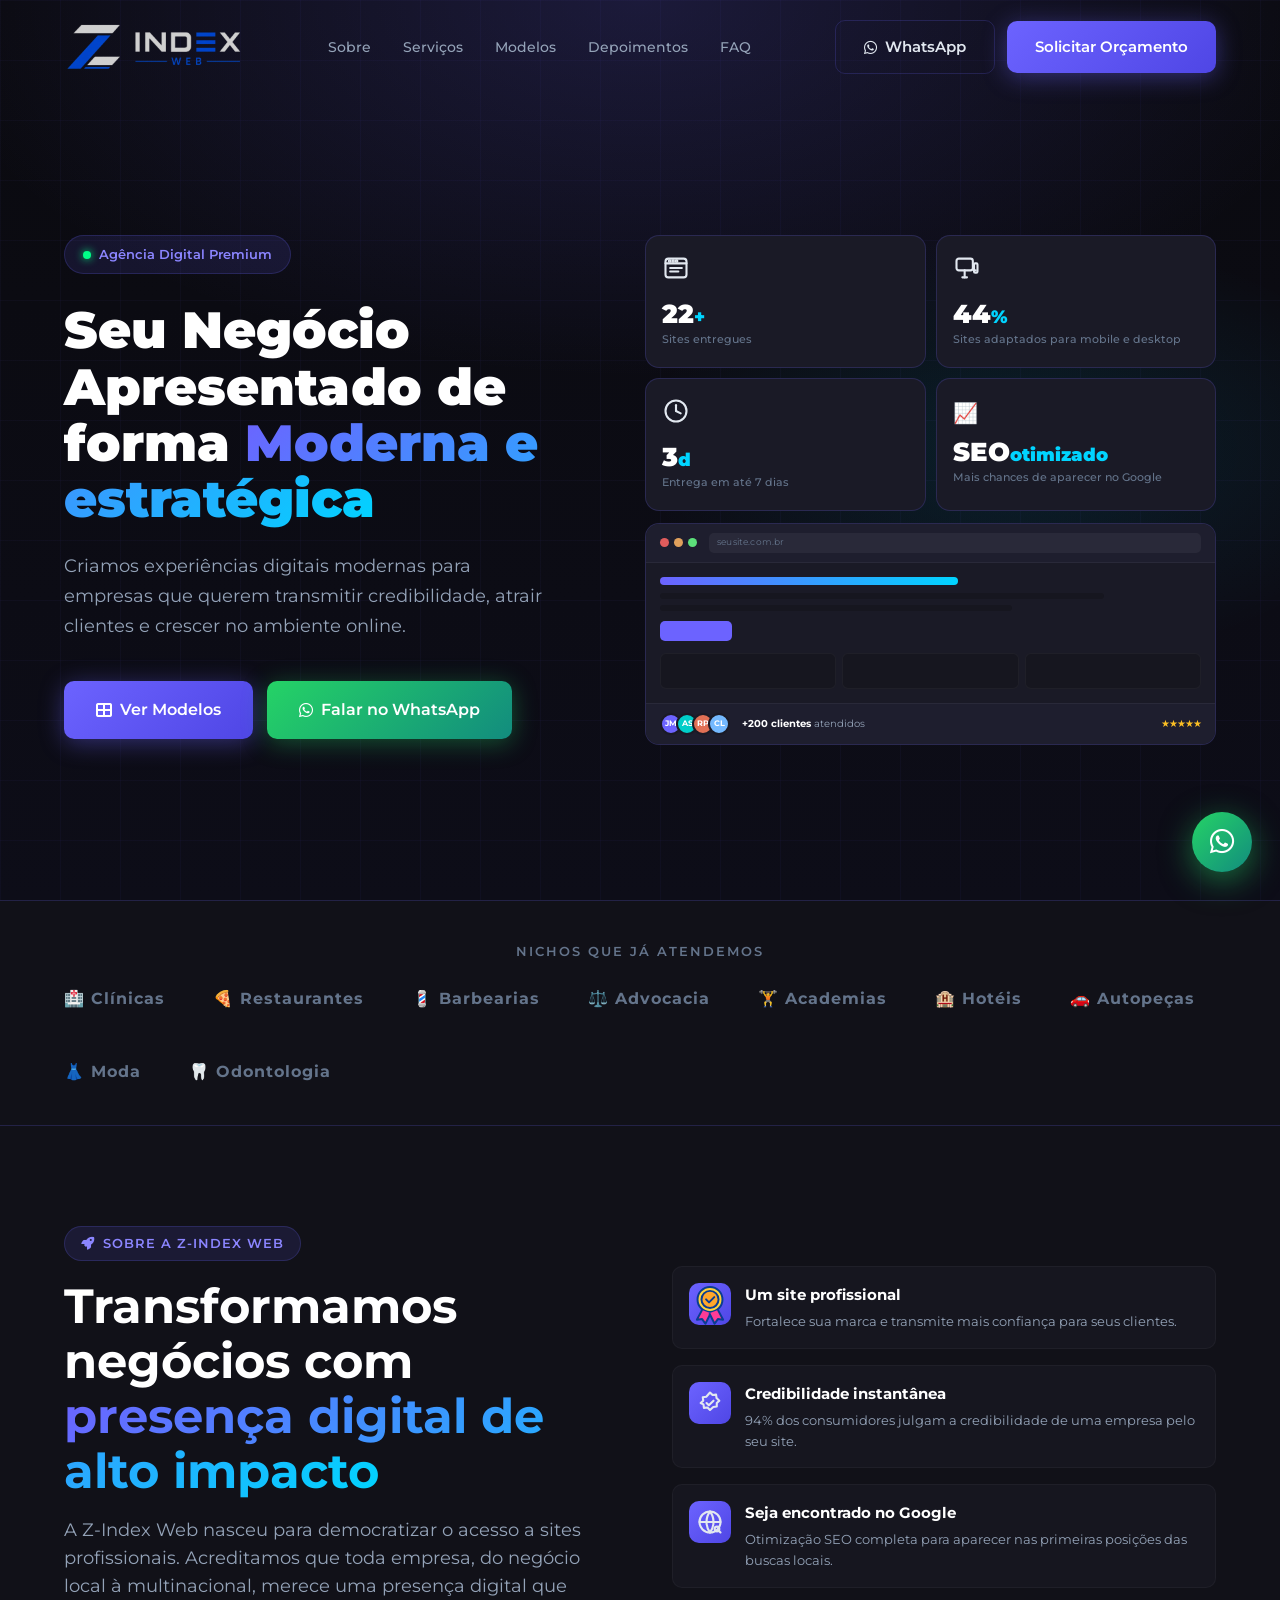
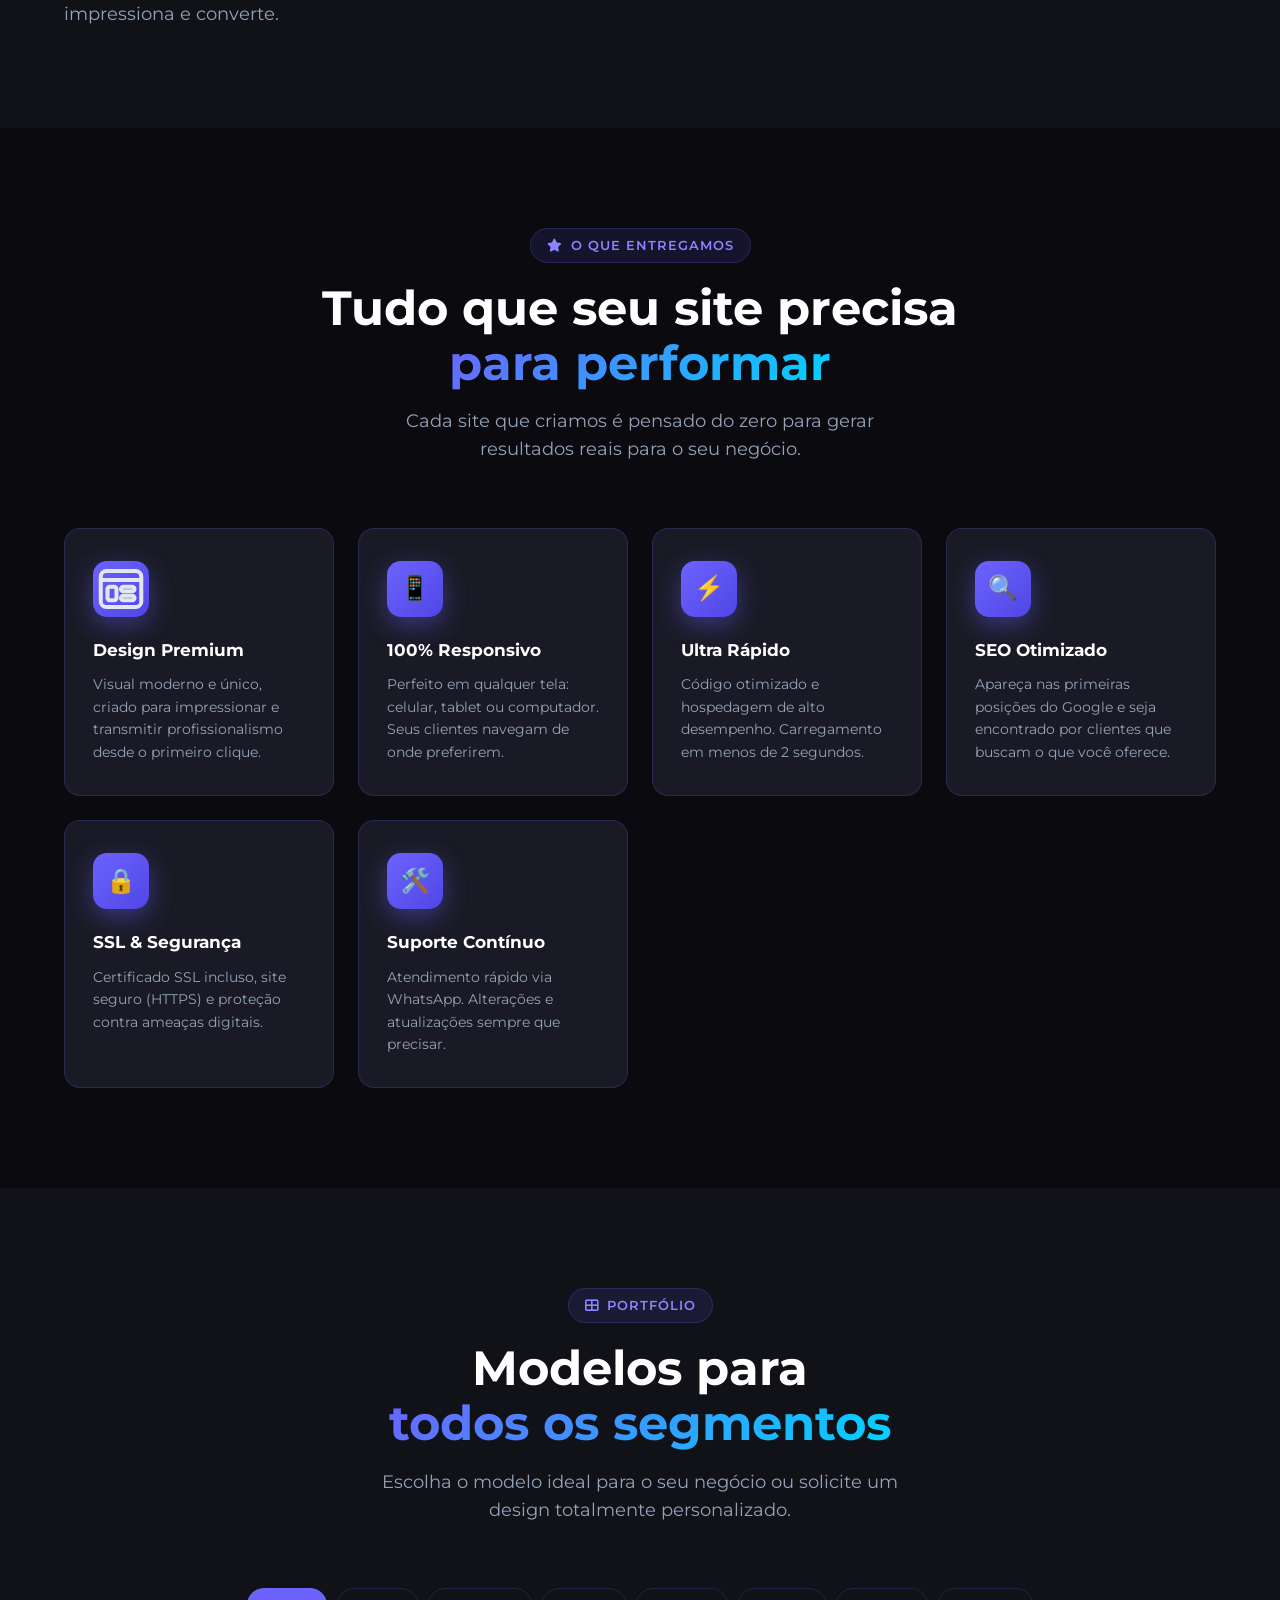
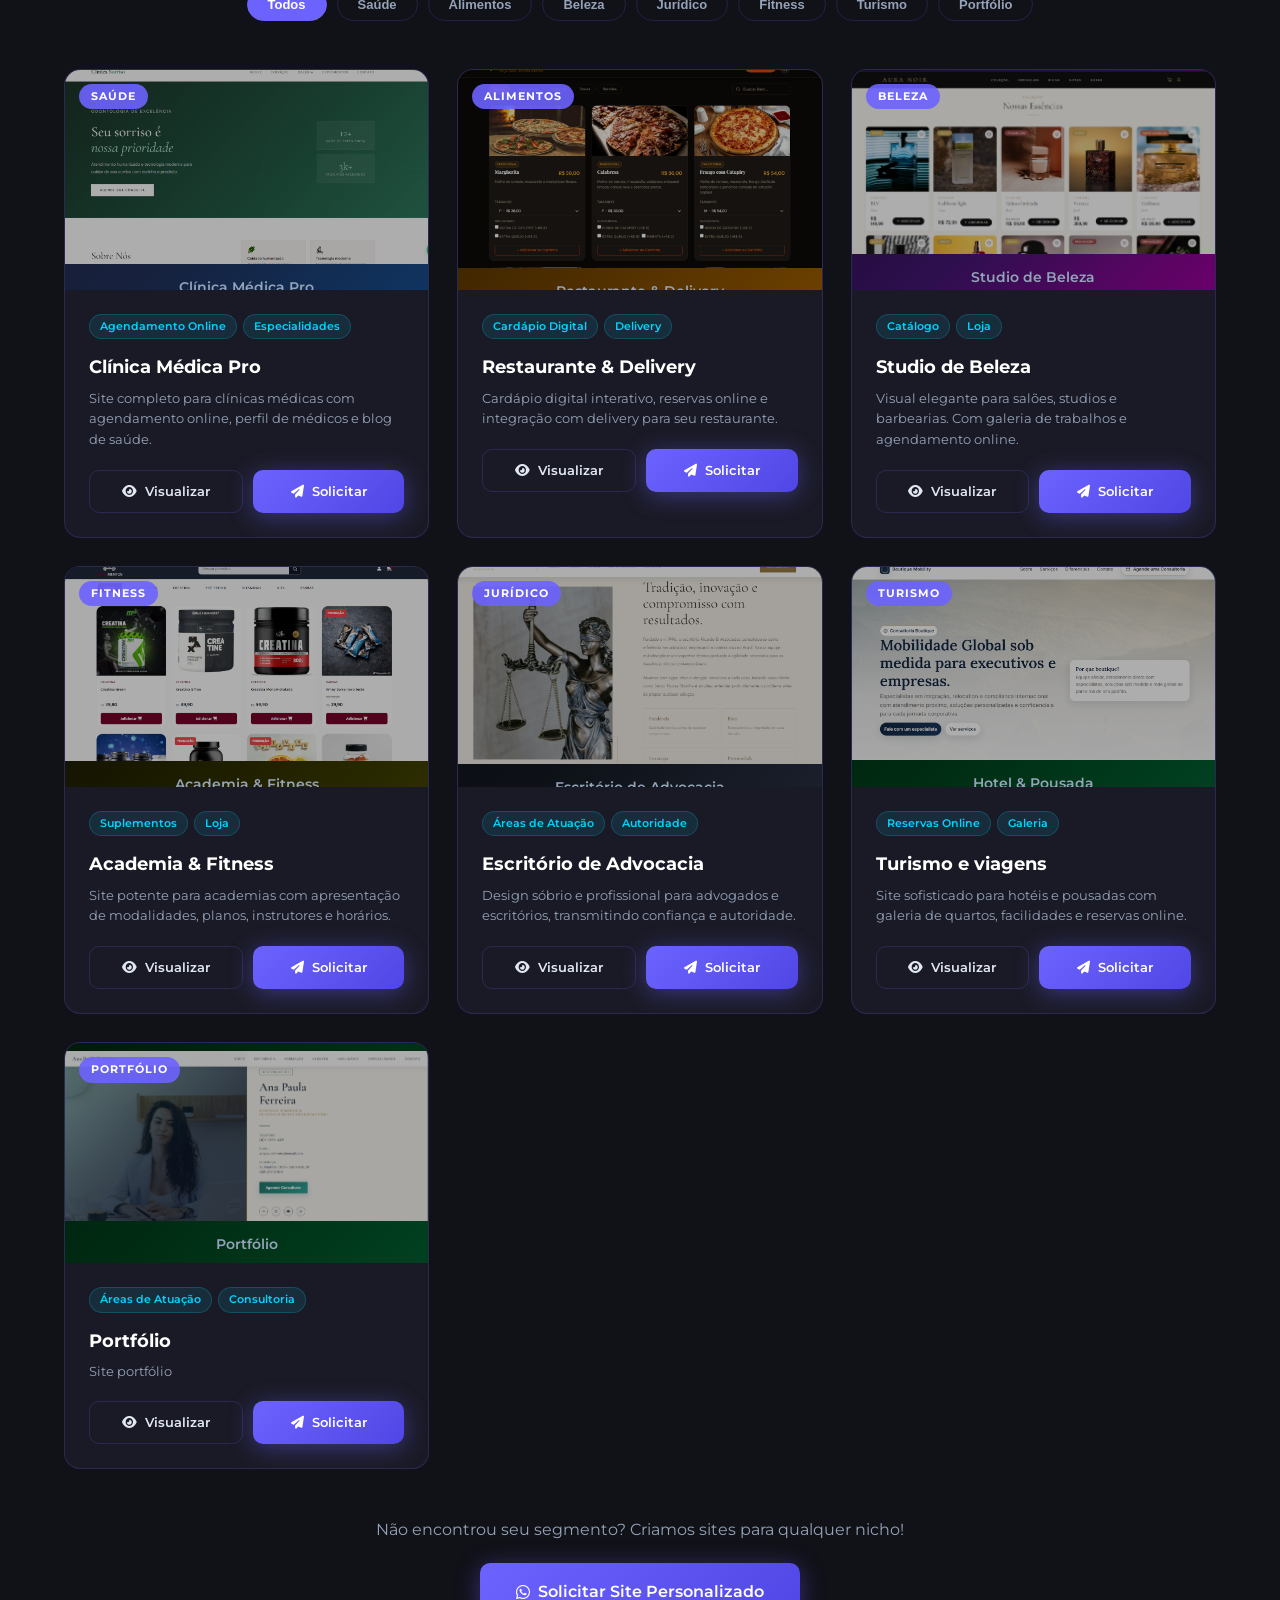
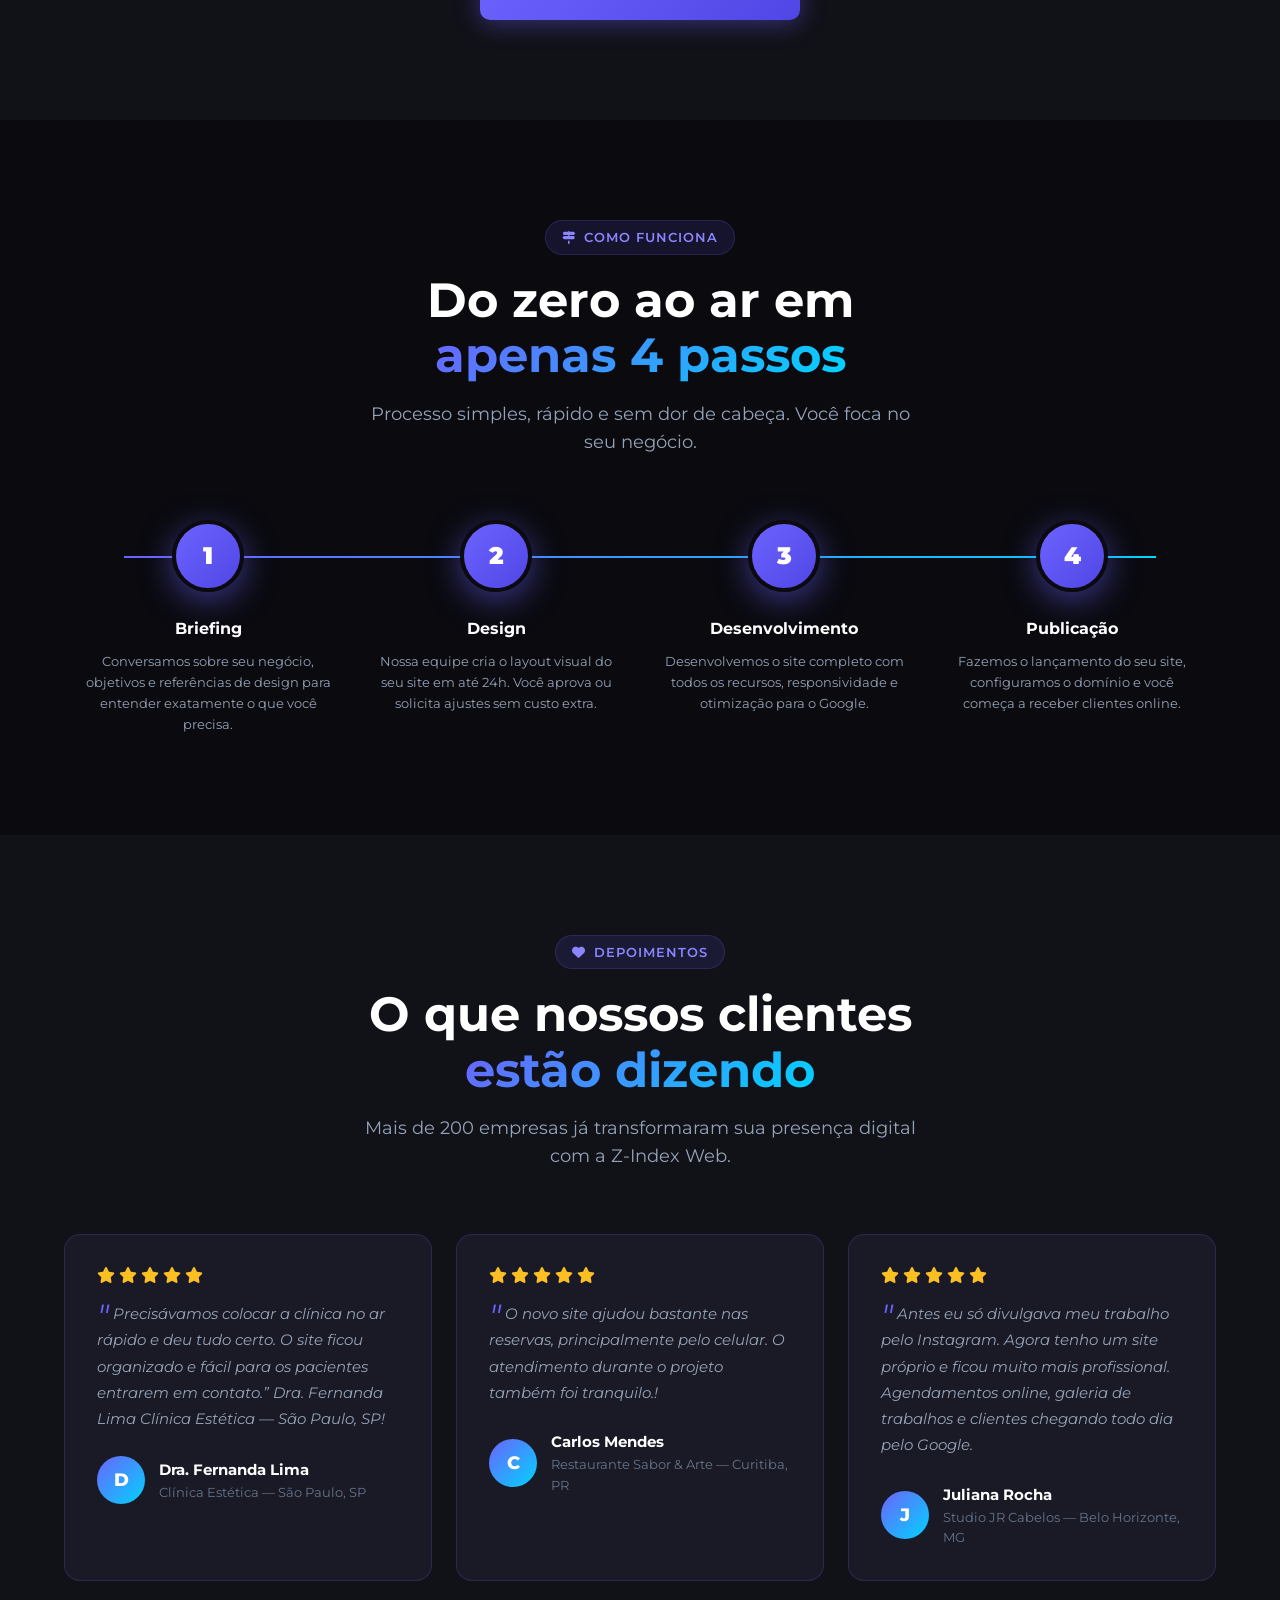
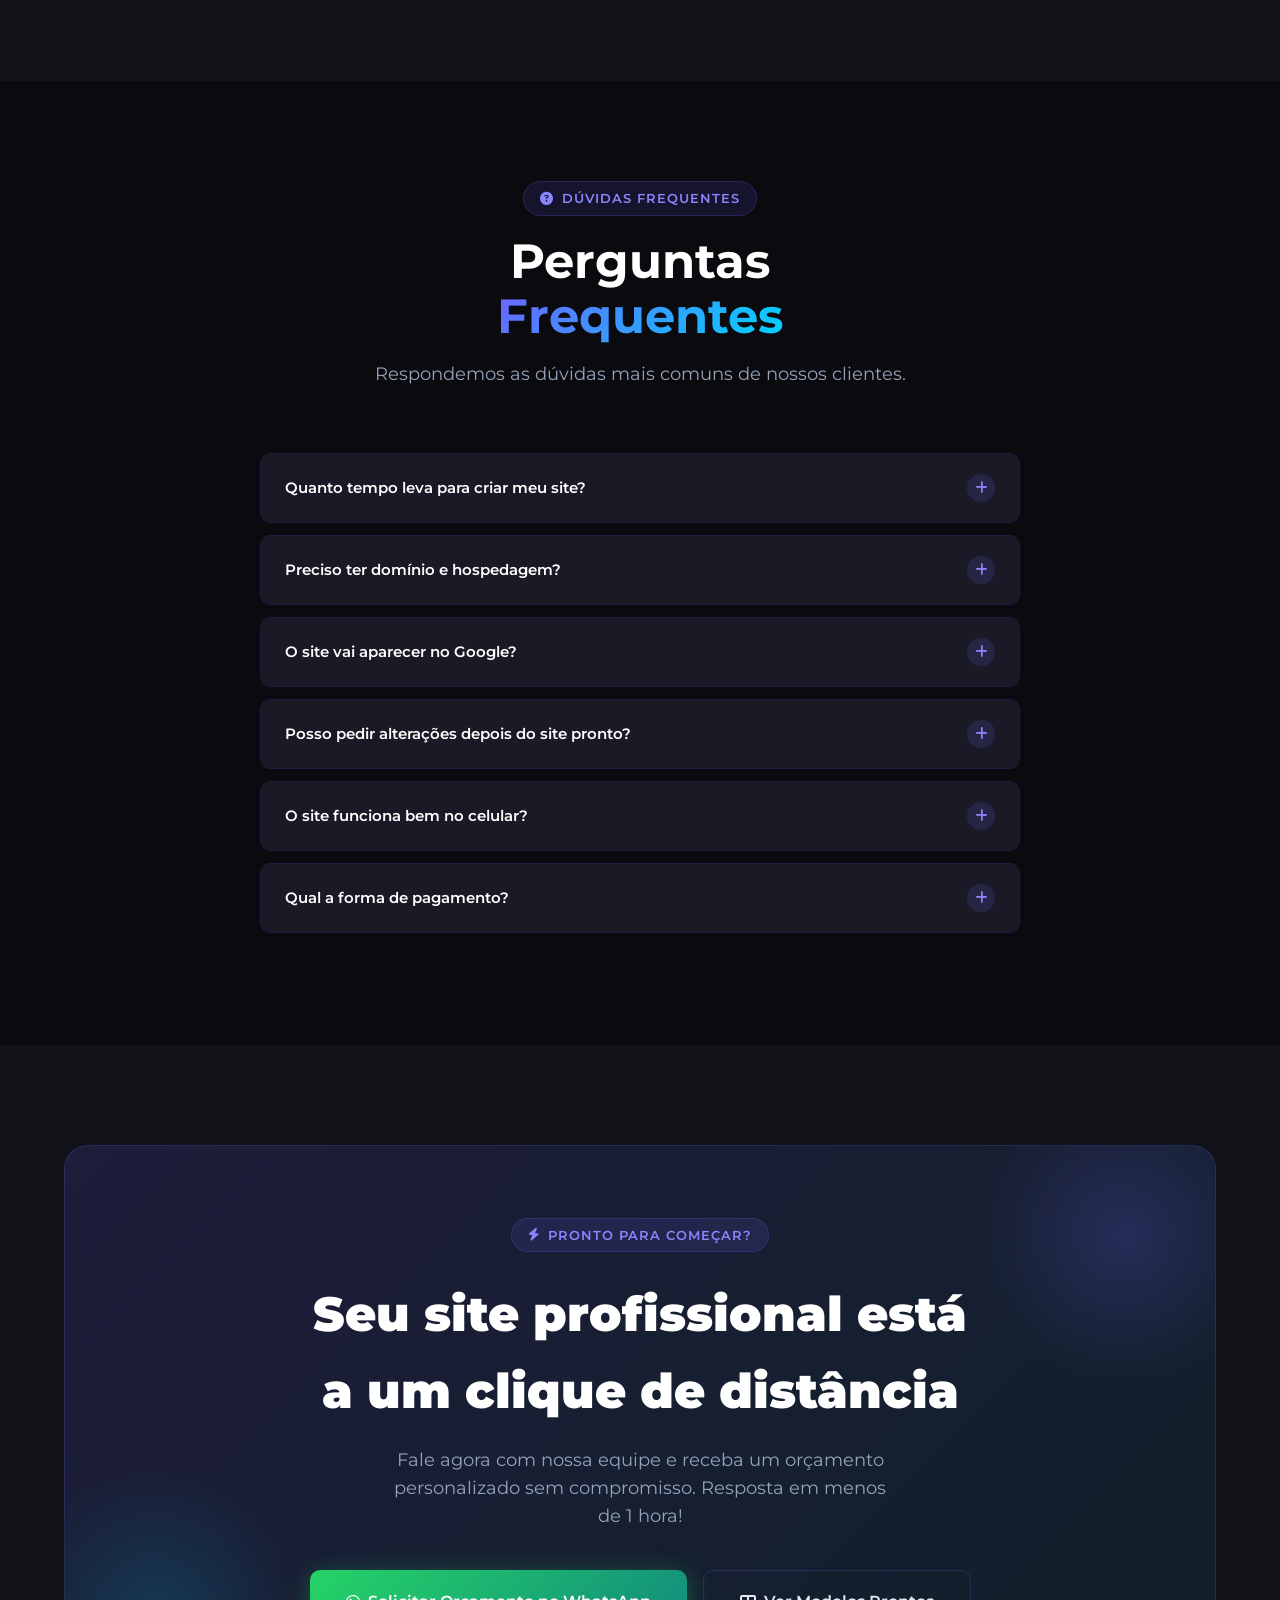
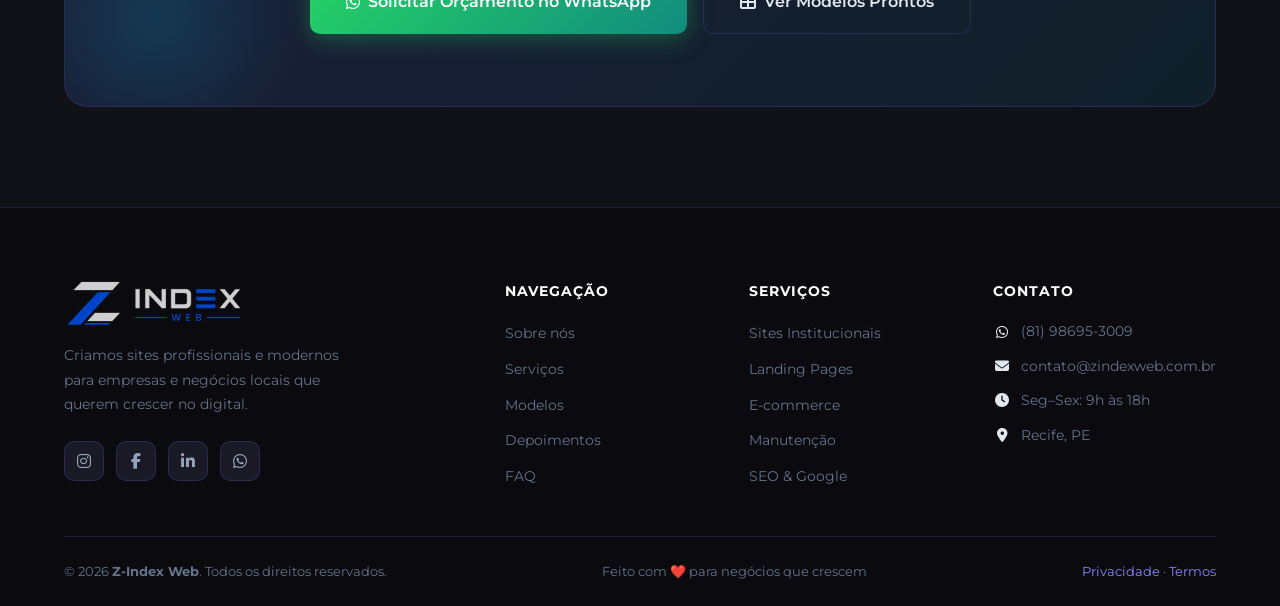
==== commit d333c7e3: "tag url canoninal adicionada e arquivo vercel json adicionado" ====
--- a/index.html
+++ b/index.html
@@ -5,7 +5,7 @@
   <meta charset="UTF-8" />
   <meta name="viewport" content="width=device-width, initial-scale=1.0" />
   <title>Z-IndexWeb — Sites Profissionais para o seu negócio</title>
-
+  <link rel="canonical" href="https://www.zindexweb.com.br/">
   <!-- SEO BÁSICO -->
   <meta name="description" content="Z-IndexWeb — Criamos sites profissionais e modernos para o seu negócio. Design personalizado, responsivo e otimizado." />
   <meta name="author" content="Z-IndexWeb" />
